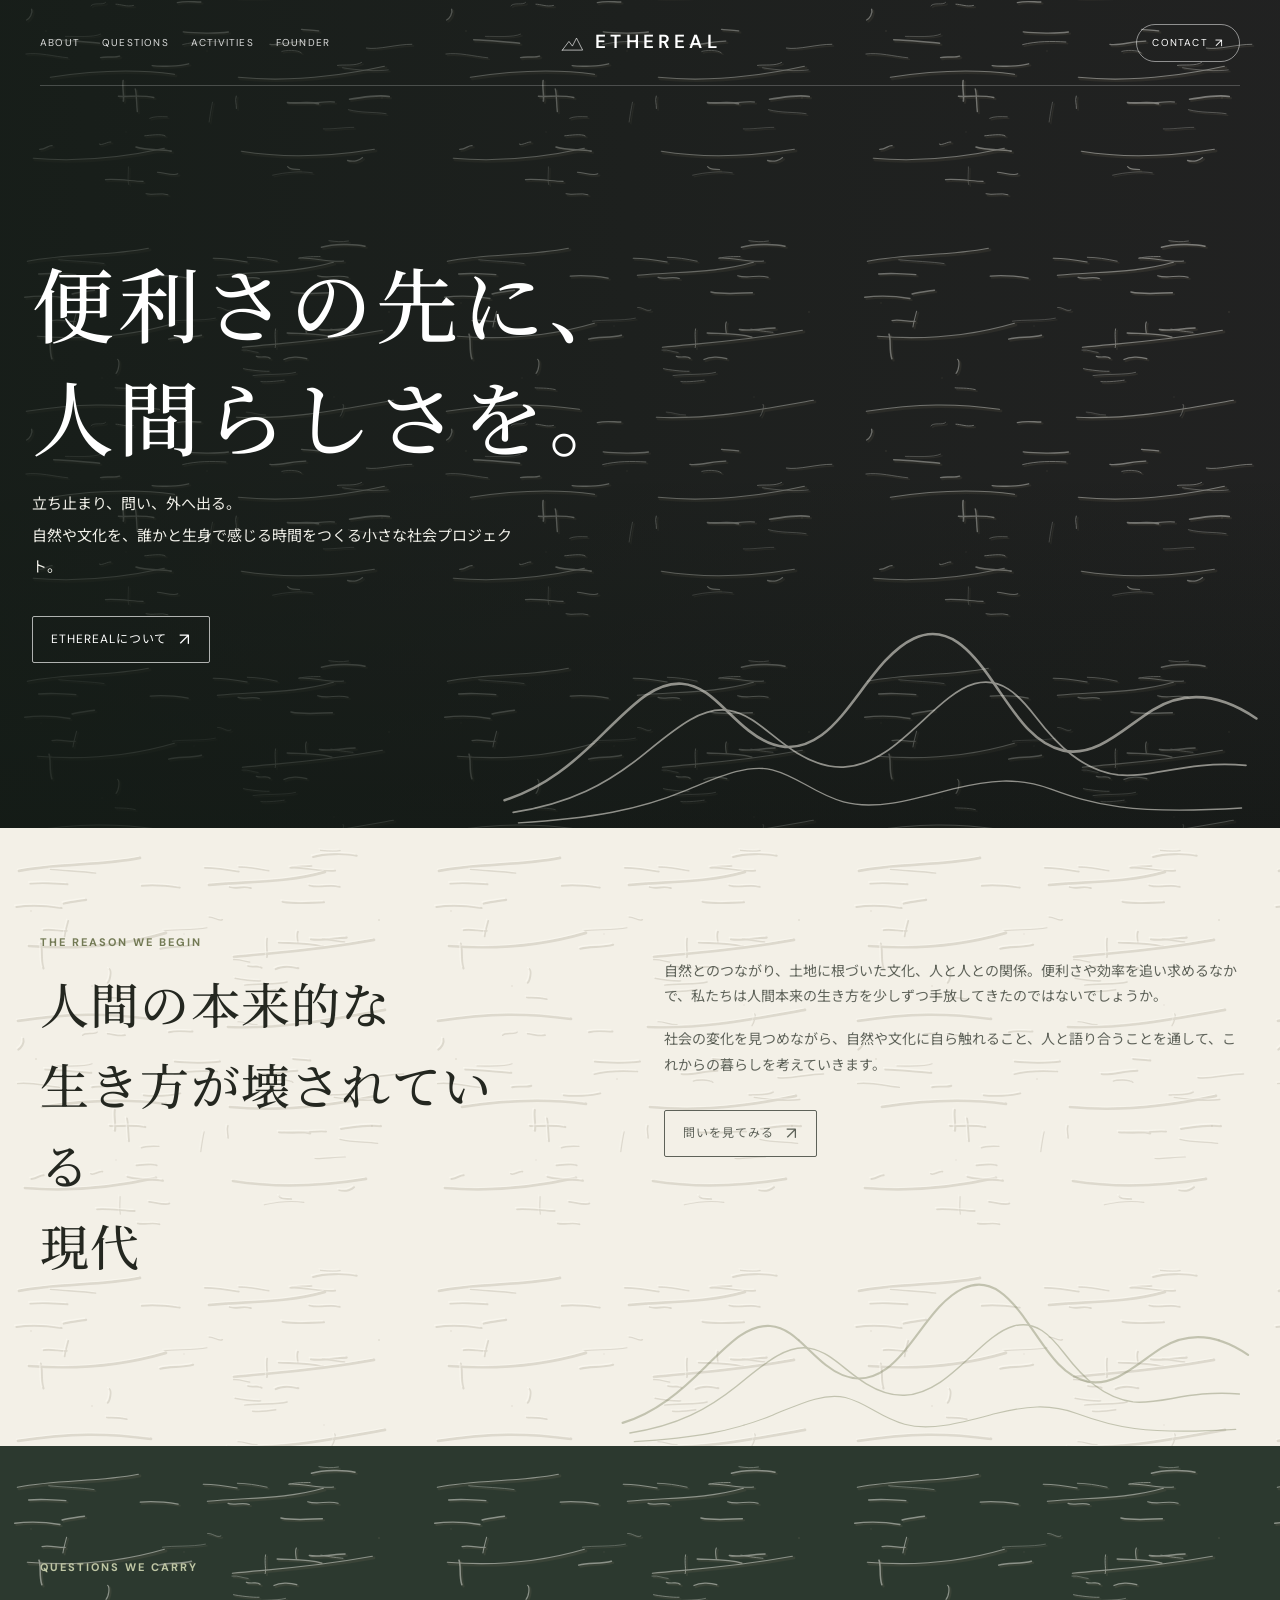
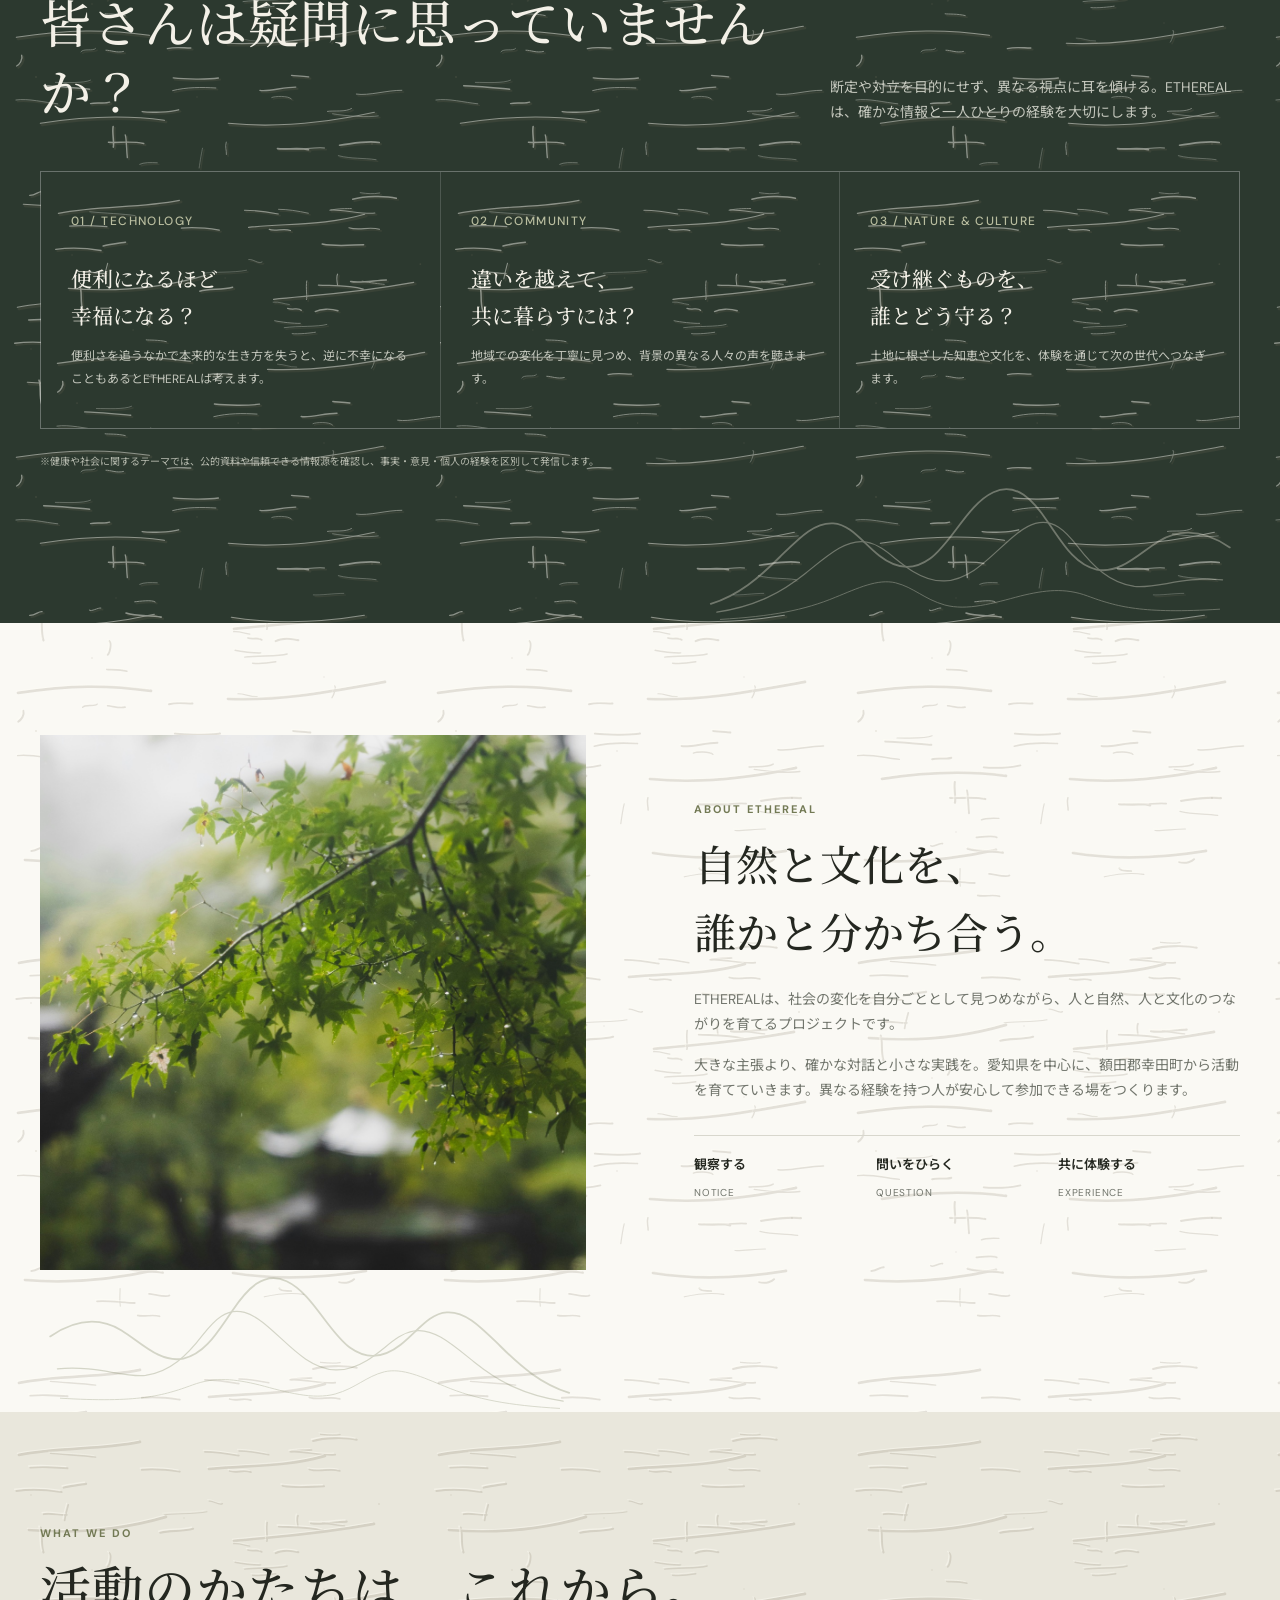
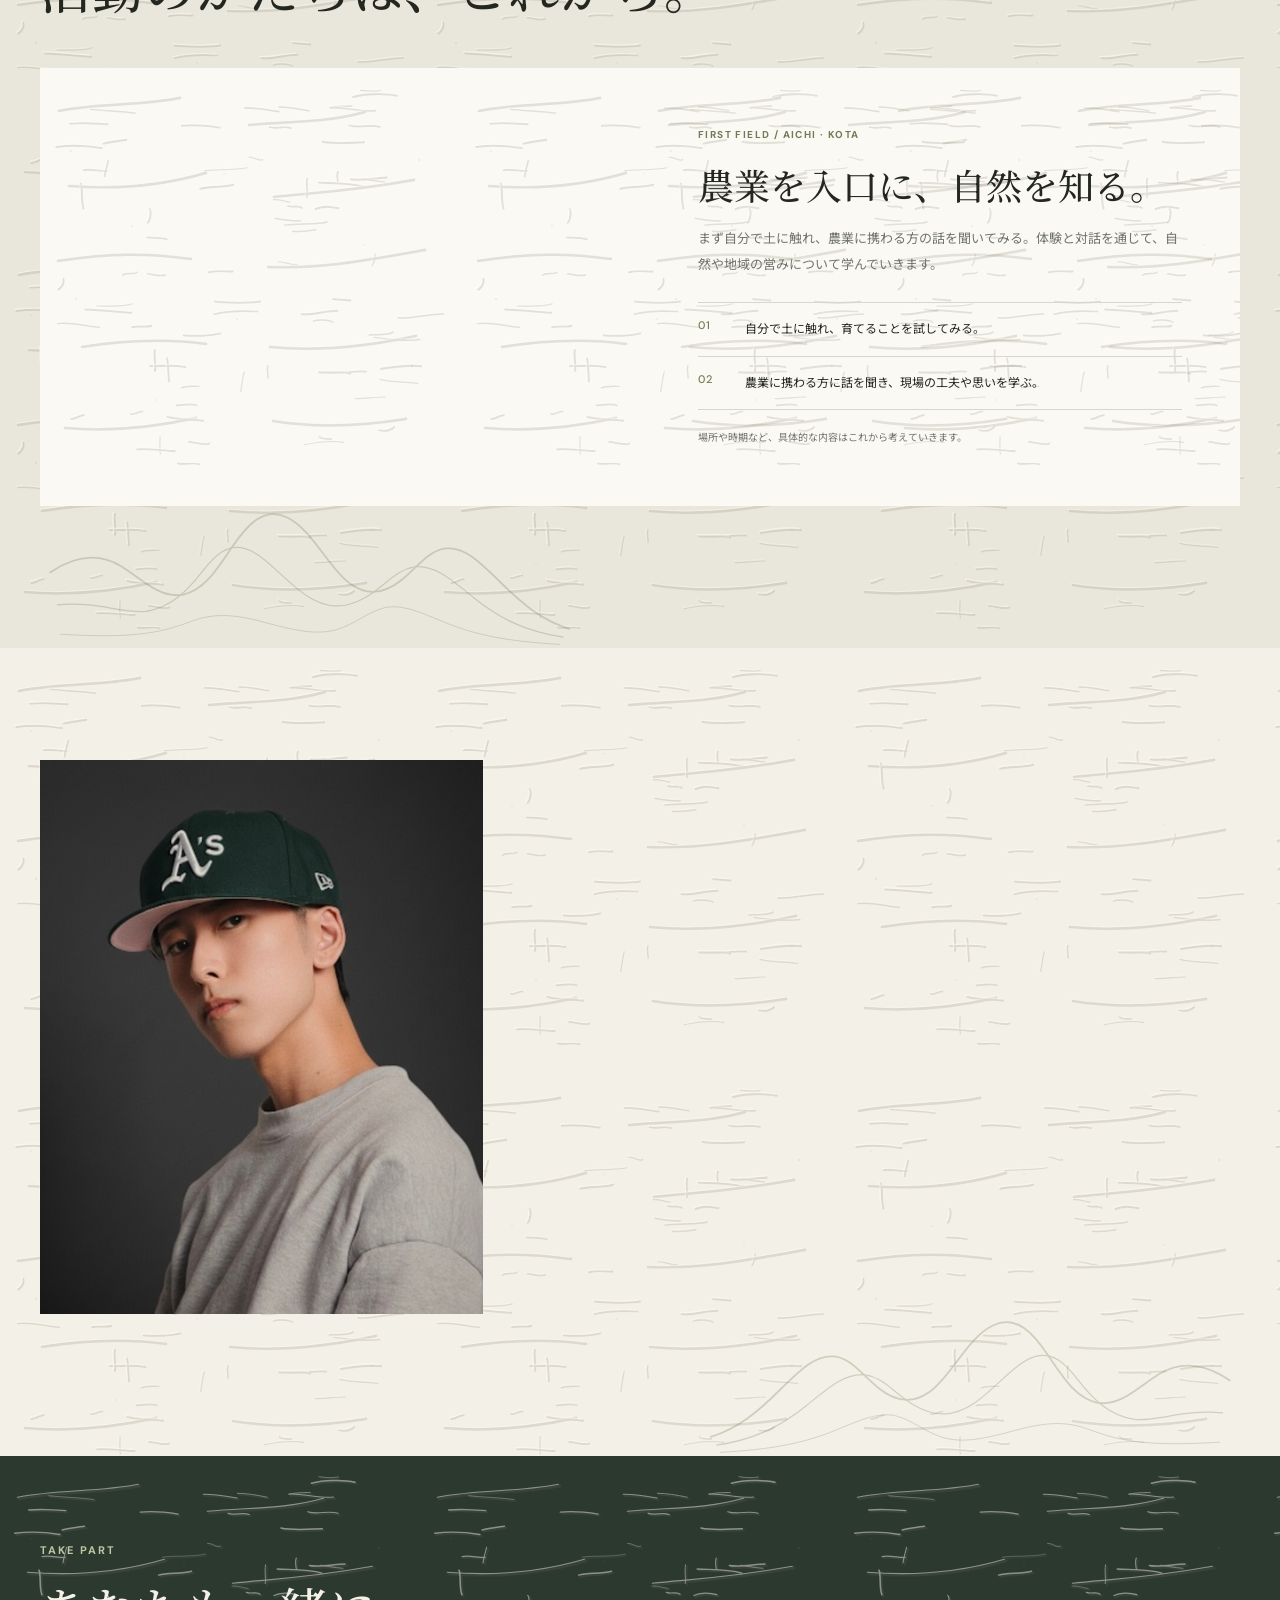
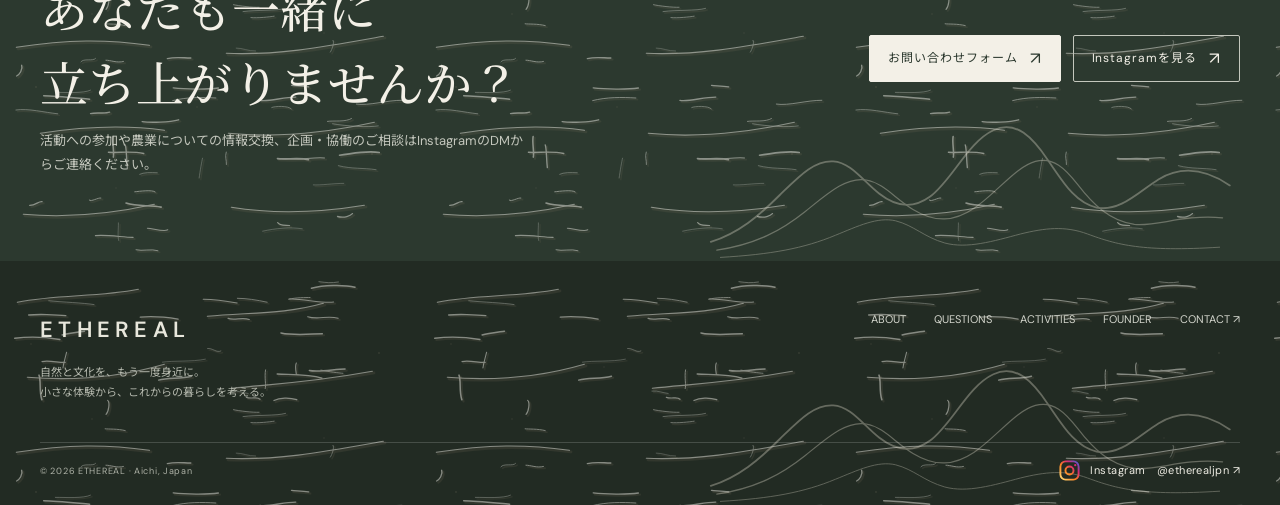
==== index.html @ fd126a98 "参加の呼びかけと写真の見せ方を調整" ====
<!doctype html>
<html lang="ja">
<head>
  <meta charset="utf-8" />
  <meta name="viewport" content="width=device-width, initial-scale=1" />
  <meta name="theme-color" content="#28352b" />
  <meta name="description" content="自然と文化を、もう一度身近に。愛知県額田郡幸田町を拠点に、農業から小さく学び、体験を分かち合うETHEREALの活動を紹介します。" />
  <title>ETHEREAL — 自然と文化を、もう一度身近に。</title>
  <meta property="og:type" content="website" />
  <meta property="og:locale" content="ja_JP" />
  <meta property="og:site_name" content="ETHEREAL" />
  <meta property="og:title" content="ETHEREAL — 自然と文化を、もう一度身近に。" />
  <meta property="og:description" content="愛知県額田郡幸田町を拠点に、農業から学び、自然や文化を誰かと体験する小さな社会プロジェクト。" />
  <link rel="icon" type="image/svg+xml" href="./favicon.svg" />
  <script>if (!window.matchMedia || !window.matchMedia('(prefers-reduced-motion: reduce)').matches) document.documentElement.classList.add('loader-active');</script>
  <link rel="preconnect" href="https://fonts.googleapis.com">
  <link rel="preconnect" href="https://fonts.gstatic.com" crossorigin>
  <link href="https://fonts.googleapis.com/css2?family=DM+Sans:wght@400;500;600;700&family=Noto+Sans+JP:wght@400;500;600;700&family=Noto+Serif+JP:wght@400;500;600&display=swap" rel="stylesheet">
  <style>
    :root{--forest:#2c392f;--olive:#737a55;--cream:#f3f0e7;--paper:#faf9f4;--ink:#242720;--muted:#71756c;--line:#d8d7cd;--accent:#8a7355;--serif:'Noto Serif JP',serif;--sans:'DM Sans','Noto Sans JP',sans-serif}
    .site-loader{position:fixed;inset:0;z-index:1000;display:grid;place-items:center;background:radial-gradient(ellipse at 50% 44%,#39473a 0%,var(--forest) 68%);color:var(--cream);opacity:0;visibility:hidden;transition:opacity .72s ease,visibility .72s ease}.loader-active .site-loader{opacity:1;visibility:visible}.loader-active .site-loader.is-hidden{opacity:0;visibility:hidden;pointer-events:none}.loader-inner{display:flex;flex-direction:column;align-items:center;text-align:center}.loader-symbol{width:94px;height:94px;position:relative;display:grid;place-items:center;margin-bottom:24px}.loader-ring{position:absolute;inset:0;border:1px solid #f3f0e748;border-top-color:transparent;border-right-color:var(--accent);border-radius:50%;animation:mountain-spin 1.8s cubic-bezier(.55,.08,.35,.96) infinite}.loader-mountain{width:52px;height:52px;stroke:#e9e5d8;stroke-width:1.35;fill:none;stroke-linecap:round;stroke-linejoin:round}.loader-wordmark{font-size:15px;font-weight:600;letter-spacing:.28em;padding-left:.28em}.loader-progress{width:154px;margin-top:20px;color:#c1c4b3;font:9px var(--sans);letter-spacing:.14em}.loader-progress-meta{display:flex;align-items:baseline;justify-content:space-between;margin-bottom:8px}.loader-progress-label{font-size:8px;letter-spacing:.19em;opacity:.76}.loader-progress-value{display:flex;align-items:baseline;color:var(--cream);font-variant-numeric:tabular-nums}.loader-percent{display:inline-block;min-width:2.6ch;text-align:right;font-size:13px;font-weight:500}.loader-progress-unit{margin-left:2px;font-size:9px;color:#c1c4b3}.loader-track{display:block;width:100%;height:1px;overflow:hidden;background:#f3f0e733}.loader-track-fill{display:block;width:0;height:100%;background:linear-gradient(90deg,var(--olive),#b6a78b);will-change:width}@keyframes mountain-spin{to{transform:rotate(360deg)}}
    *{box-sizing:border-box}html{scroll-behavior:smooth}body{margin:0;background:var(--paper);color:var(--ink);font-family:var(--sans);line-height:1.8}a{color:inherit;text-decoration:none}img{display:block;max-width:100%}.wrap{width:min(1200px,calc(100% - 56px));margin:auto}.eyebrow{font-size:11px;letter-spacing:.18em;text-transform:uppercase;color:var(--olive);font-weight:700}.section{padding:112px 0}.section-head{display:flex;justify-content:space-between;align-items:end;gap:24px;margin-bottom:46px}.section-head h2{font:500 clamp(32px,4vw,54px)/1.35 var(--serif);letter-spacing:.02em;margin:9px 0 0}.section-head p{max-width:410px;color:var(--muted);font-size:14px;margin:0}.pill{display:inline-flex;gap:12px;align-items:center;border:1px solid currentColor;border-radius:2px;padding:12px 18px;font-size:12px;letter-spacing:.08em;transition:color .28s ease,background-color .28s ease,border-color .28s ease,transform .28s ease}.pill:hover{transform:translateY(-2px)}.pill:hover{background:var(--forest);color:var(--cream);border-color:var(--forest)}.pill .arrow{font-size:17px;line-height:1}.nav{position:absolute;z-index:2;top:0;width:100%;color:white}.nav-inner{height:86px;display:grid;grid-template-columns:minmax(0,1fr) auto minmax(0,1fr);align-items:center;gap:20px;border-bottom:1px solid #ffffff35}.brand{font-size:19px;letter-spacing:.24em;font-weight:600}.nav .brand{justify-self:center;display:inline-flex;align-items:center;gap:9px;white-space:nowrap;letter-spacing:.22em}.nav .brand-symbol{width:27px;height:27px;flex:none;fill:none;stroke:currentColor;stroke-width:1.5;stroke-linecap:round;stroke-linejoin:round}.nav-links{justify-self:start;display:flex;gap:22px;font-size:10px;letter-spacing:.12em}.nav-links a{position:relative;opacity:.84;transition:opacity .25s ease}.nav-links a:hover{opacity:1}.nav-links a:after{content:"";position:absolute;left:0;right:0;bottom:-8px;height:1px;background:#f3f0e7;transform:scaleX(0);transform-origin:left;transition:transform .25s ease}.nav-links a:hover:after{transform:scaleX(1)}.nav-right{justify-self:end;display:flex;align-items:center}.contact-link{display:inline-flex;align-items:center;gap:7px;border:1px solid #ffffff80;border-radius:999px;padding:9px 15px;font-size:10px;letter-spacing:.12em;transition:background-color .25s ease,color .25s ease,border-color .25s ease,transform .25s ease}.contact-link:hover{background:var(--cream);border-color:var(--cream);color:var(--forest);transform:translateY(-1px)}.contact-link span{font-size:12px;line-height:1}
    .hero{min-height:710px;height:92vh;max-height:920px;position:relative;color:white;display:flex;align-items:center;background:#222 url('./images/kota-rice-fields-optimized.jpg') center 54%/cover}.hero:before{content:"";position:absolute;inset:0;background:linear-gradient(90deg,rgba(19,28,22,.72),rgba(19,28,22,.27) 57%,rgba(19,28,22,.05)),linear-gradient(0deg,rgba(12,18,14,.48),transparent 43%)}.hero-content{position:relative;padding-top:80px}.hero .eyebrow{color:#d9ddc9}.hero h1{font:500 clamp(42px,7vw,82px)/1.38 var(--serif);letter-spacing:.05em;margin:0 0 18px}.hero p{font-size:15px;line-height:2.1;color:#f1f0e9;max-width:500px;margin:0 0 32px}.hero .pill{border-color:#ffffffa8}.hero .pill:hover{background:white;color:var(--forest)}.scroll{position:absolute;bottom:34px;left:max(28px,calc((100vw - 1200px)/2));writing-mode:vertical-rl;font-size:9px;letter-spacing:.18em;display:flex;align-items:center;gap:12px}.scroll:after{content:"";width:1px;height:48px;background:#ffffff99}
    .intro{background:var(--cream);padding:105px 0 112px;position:relative;isolation:isolate;overflow:hidden}.intro-grid{position:relative;z-index:1}.intro-grid{display:grid;grid-template-columns:1fr 1.2fr;gap:12%;align-items:start}.intro h2{font:500 clamp(30px,4vw,49px)/1.65 var(--serif);margin:10px 0;letter-spacing:.025em}.intro-copy{padding-top:26px;color:#5e6259;font-size:14px}.intro-copy p{margin:0 0 18px}.intro-copy .pill{margin-top:14px}
    .about-grid{display:grid;grid-template-columns:1fr 1fr;gap:9%;align-items:center}.about-image{height:535px;background:url('./images/about-leaves.jpg') center/cover;position:relative}.about-image{transition:filter .5s ease}.about-image:hover{filter:saturate(1.08)}.about-copy h2{font:500 clamp(29px,3.3vw,44px)/1.6 var(--serif);margin:10px 0 22px}.about-copy p{font-size:14px;color:var(--muted);margin:0 0 16px}.values{display:grid;grid-template-columns:repeat(3,1fr);gap:0;margin-top:32px;border-top:1px solid var(--line)}.value{padding:17px 14px 0 0}.value b{display:block;font-size:13px;font-weight:600}.value span{font-size:10px;color:var(--muted);letter-spacing:.08em}
    .founder{background:var(--cream)}.founder-grid{display:grid;grid-template-columns:.82fr 1.18fr;gap:10%;align-items:center}.founder-photo{position:relative;min-height:470px;aspect-ratio:4/5;overflow:hidden}.profile-photo{position:absolute;inset:0;width:100%;height:100%;object-fit:cover;object-position:center 42%;z-index:1}.founder-copy h2{font:500 clamp(34px,4.2vw,52px)/1.35 var(--serif);margin:12px 0 4px}.founder-name{font:500 12px var(--sans);letter-spacing:.05em;color:var(--muted);margin:0 0 27px}.founder-copy p{font-size:14px;line-height:2.1;color:var(--muted);margin:0 0 15px}
    .questions{background:var(--forest);color:var(--cream)}.questions .eyebrow{color:#c0c7a5}.questions .section-head p{color:#c4c7bd}.question-grid{display:grid;grid-template-columns:repeat(3,1fr);gap:1px;background:#ffffff28;border:1px solid #ffffff28}.question{background:var(--forest);padding:34px 30px 37px;min-height:220px}.question .num{color:#b9bd9f;font:500 12px var(--sans);letter-spacing:.12em}.question h3{font:500 21px/1.75 var(--serif);margin:25px 0 12px}.question p{font-size:12px;color:#c4c7bd;line-height:1.9;margin:0}.caution{margin-top:24px;color:#b7bbaf;font-size:10px}
    .projects{background:#e9e7dc}.activity-feature{display:grid;grid-template-columns:1fr 1fr;background:var(--paper)}.activity-photo{min-height:420px;background:url('https://images.unsplash.com/photo-1500382017468-9049fed747ef?auto=format&fit=crop&w=1200&q=85') center/cover}.activity-content{padding:clamp(28px,5vw,58px);align-self:center}.activity-location{font-size:10px;letter-spacing:.14em;color:var(--olive);font-weight:700}.activity-content h3{font:500 clamp(25px,3vw,36px)/1.55 var(--serif);margin:13px 0}.activity-content>p{font-size:13px;color:var(--muted);line-height:2;margin:0 0 24px}.activity-steps{border-top:1px solid var(--line)}.activity-step{display:grid;grid-template-columns:35px 1fr;gap:12px;padding:15px 0;border-bottom:1px solid var(--line)}.activity-step b{font:500 11px var(--sans);color:var(--olive);letter-spacing:.08em}.activity-step span{font-size:12px;line-height:1.9}.activity-note{font-size:10px!important;margin:18px 0 0!important}
    .join{background:var(--forest);color:var(--cream);padding:85px 0}.join .eyebrow{color:#c0c7a5}.join-inner{display:flex;justify-content:space-between;align-items:center;gap:40px}.join h2{font:500 clamp(30px,4vw,48px)/1.55 var(--serif);margin:10px 0}.join p{font-size:13px;color:#c4c7bd;max-width:490px;margin:0}.join-actions{display:flex;gap:12px;flex-wrap:wrap}.join-actions .pill:first-child{background:var(--cream);color:var(--forest);border-color:var(--cream)}.join-actions .pill:first-child:hover{background:white;color:var(--forest);border-color:white}.join-actions .pill:last-child{border-color:#c4c7bd;color:var(--cream)}.footer{background:#222b23;color:#e8e7dc;padding:49px 0 23px}.footer-top{display:flex;justify-content:space-between;align-items:start;gap:30px;padding-bottom:40px}.footer .brand{font-size:22px}.footer-desc{font-size:11px;color:#b4b8ad;margin-top:13px}.footer-links{display:flex;gap:28px;font-size:11px;color:#d4d6cd}.footer-bottom{border-top:1px solid #ffffff2a;padding-top:16px;display:flex;justify-content:space-between;align-items:center;font-size:9px;color:#aeb2a7;letter-spacing:.08em}.instagram-link{display:inline-flex;align-items:center;gap:9px;color:#f0eee5;font-size:11px;letter-spacing:.04em}.instagram-link:hover{color:#e6a78a;transform:translateY(-1px)}.instagram-icon{width:23px;height:23px;flex:none}
    .scroll:after{transform-origin:top;animation:scroll-pulse 2.8s ease-in-out infinite}
    .reveal-ready .reveal{opacity:0;transform:translateY(14px);transition:opacity .75s ease,transform .75s cubic-bezier(.2,.65,.25,1)}
    .reveal-ready .reveal.is-visible{opacity:1;transform:translateY(0)}
    .question:nth-child(2){transition-delay:.08s}.question:nth-child(3){transition-delay:.16s}
    a:focus-visible{outline:2px solid var(--accent);outline-offset:4px}
    @keyframes scroll-pulse{0%,100%{transform:scaleY(.55);opacity:.45}50%{transform:scaleY(1);opacity:1}}
    @media(prefers-reduced-motion:reduce){html{scroll-behavior:auto}*,*::before,*::after{animation-duration:.01ms!important;animation-iteration-count:1!important;transition-duration:.01ms!important}.reveal-ready .reveal{opacity:1;transform:none}}
    @media(max-width:1050px){.nav-inner{gap:12px}.nav-links{gap:14px;font-size:9px}.nav .brand{font-size:16px;gap:7px;letter-spacing:.18em}.nav .brand-symbol{width:23px;height:23px}.contact-link{padding:8px 11px}}
    @media(max-width:800px){.founder-grid{grid-template-columns:1fr;gap:28px}.founder-photo{min-height:0;width:min(100%,390px);aspect-ratio:4/5}.wrap{width:min(100% - 40px,600px)}.nav-inner{height:72px;gap:6px}.nav-links{display:flex;gap:0;font-size:9px}.nav-links a:not([href="#about"]){display:none}.nav .brand{font-size:14px;gap:6px;letter-spacing:.16em}.nav .brand-symbol{width:21px;height:21px}.contact-link{padding:7px 8px;font-size:8px;gap:4px;letter-spacing:.08em}.hero{min-height:680px;height:88vh;background-position:58% center}.hero h1{font-size:clamp(39px,10vw,66px)}.hero p{max-width:440px;font-size:13px}.section{padding:78px 0}.section-head{display:block;margin-bottom:32px}.section-head p{margin-top:14px}.intro{padding:75px 0}.intro-grid,.about-grid{grid-template-columns:1fr;gap:25px}.intro-copy{padding-top:0}.about-image{height:380px;order:2}.question-grid{grid-template-columns:1fr}.question{min-height:0;padding:27px}.question h3{margin:14px 0 8px}.activity-feature{grid-template-columns:1fr}.activity-photo{min-height:340px}.join-inner{display:block}.join-actions{margin-top:25px}.footer-top{display:block}.footer-links{margin-top:28px;flex-wrap:wrap;gap:16px}.scroll{left:20px}}
    @media(max-width:520px){.wrap{width:calc(100% - 36px)}.nav-inner{gap:2px}.nav-links{font-size:8px}.nav .brand{font-size:12px;gap:5px;letter-spacing:.12em}.nav .brand-symbol{width:18px;height:18px}.contact-link{font-size:8px;padding:6px 7px;gap:3px;letter-spacing:.06em}.hero{min-height:630px}.hero h1{letter-spacing:0}.hero .eyebrow{font-size:9px}.values{grid-template-columns:1fr;gap:10px}.value{padding-top:10px}.activity-photo{min-height:260px}.news{grid-template-columns:75px 1fr 14px;gap:9px}.news span{font-size:12px}.footer-bottom{gap:10px;flex-direction:column}}
  
  </style>
  <link rel="stylesheet" href="./images/site-theme.css" />
</head>
<body>
  <div class="site-loader" id="site-loader" aria-hidden="true"><div class="loader-inner"><div class="loader-symbol"><span class="loader-ring"></span><svg class="loader-mountain" viewBox="0 0 64 64"><path d="M8 50 23.5 29.5 31.8 40.5 41.5 21.5 56 50H8Z"/></svg></div><div class="loader-wordmark">ETHEREAL</div><div class="loader-progress" aria-hidden="true"><div class="loader-progress-meta"><span class="loader-progress-label">LOADING</span><span class="loader-progress-value"><span class="loader-percent" id="loader-percent">00</span><span class="loader-progress-unit">%</span></span></div><span class="loader-track"><span class="loader-track-fill" id="loader-track-fill"></span></span></div></div></div>
  <header class="nav"><div class="wrap nav-inner"><nav class="nav-links" aria-label="メインナビゲーション"><a href="#about">ABOUT</a><a href="#questions">QUESTIONS</a><a href="#projects">ACTIVITIES</a><a href="#founder">FOUNDER</a></nav><a class="brand" href="#top" aria-label="ETHEREAL ホーム"><svg class="brand-symbol" viewBox="0 0 64 64" aria-hidden="true"><path d="M8 50 23.5 29.5 31.8 40.5 41.5 21.5 56 50H8Z"/></svg><span>ETHEREAL</span></a><div class="nav-right"><a class="contact-link" href="./contact.html" target="_blank" rel="noopener noreferrer">CONTACT <span>↗</span></a></div></div></header>
  <main id="top">
    <section class="hero mountain-scene mountain-scene--hero"><div class="wrap hero-content"><h1>便利さの先に、<br>人間らしさを。</h1><p>立ち止まり、問い、外へ出る。<br>自然や文化を、誰かと生身で感じる時間をつくる小さな社会プロジェクト。</p><a class="pill" href="#about">ETHEREALについて <span class="arrow">↗</span></a></div><div class="scroll">SCROLL</div></section>
    <section class="intro mountain-scene mountain-scene--intro"><div class="wrap intro-grid"><div><div class="eyebrow">The reason we begin</div><h2>人間の本来的な<br>生き方が壊されている<br>現代</h2></div><div class="intro-copy"><p>自然とのつながり、土地に根づいた文化、人と人との関係。便利さや効率を追い求めるなかで、私たちは人間本来の生き方を少しずつ手放してきたのではないでしょうか。</p><p>社会の変化を見つめながら、自然や文化に自ら触れること、人と語り合うことを通して、これからの暮らしを考えていきます。</p><a class="pill" href="#questions">問いを見てみる <span class="arrow">↗</span></a></div></div></section>
    <section class="section questions mountain-scene mountain-scene--dark" id="questions"><div class="wrap"><div class="section-head"><div><div class="eyebrow">Questions we carry</div><h2>皆さんは疑問に思っていませんか？</h2></div><p>断定や対立を目的にせず、異なる視点に耳を傾ける。ETHEREALは、確かな情報と一人ひとりの経験を大切にします。</p></div><div class="question-grid"><article class="question"><span class="num">01 / TECHNOLOGY</span><h3>便利になるほど<br>幸福になる？</h3><p>便利さを追うなかで本来的な生き方を失うと、逆に不幸になることもあるとETHEREALは考えます。</p></article><article class="question"><span class="num">02 / COMMUNITY</span><h3>違いを越えて、<br>共に暮らすには？</h3><p>地域での変化を丁寧に見つめ、背景の異なる人々の声を聴きます。</p></article><article class="question"><span class="num">03 / NATURE & CULTURE</span><h3>受け継ぐものを、<br>誰とどう守る？</h3><p>土地に根ざした知恵や文化を、体験を通じて次の世代へつなぎます。</p></article></div><p class="caution">※健康や社会に関するテーマでは、公的資料や信頼できる情報源を確認し、事実・意見・個人の経験を区別して発信します。</p></div></section>
    <section class="section mountain-scene mountain-scene--left" id="about"><div class="wrap about-grid"><div class="about-image" role="img" aria-label="雨上がりの木々に光が差し込む風景"></div><div class="about-copy"><div class="eyebrow">About Ethereal</div><h2>自然と文化を、<br>誰かと分かち合う。</h2><p>ETHEREALは、社会の変化を自分ごととして見つめながら、人と自然、人と文化のつながりを育てるプロジェクトです。</p><p>大きな主張より、確かな対話と小さな実践を。愛知県を中心に、額田郡幸田町から活動を育てていきます。異なる経験を持つ人が安心して参加できる場をつくります。</p><div class="values"><div class="value"><b>観察する</b><span>NOTICE</span></div><div class="value"><b>問いをひらく</b><span>QUESTION</span></div><div class="value"><b>共に体験する</b><span>EXPERIENCE</span></div></div></div></div></section>


    <section class="section projects mountain-scene mountain-scene--left" id="projects"><div class="wrap"><div class="section-head"><div><div class="eyebrow">What we do</div><h2>活動のかたちは、これから。</h2></div></div><div class="activity-feature"><div class="activity-photo" role="img" aria-label="光の差す竹林の小径"></div><div class="activity-content"><div class="activity-location">FIRST FIELD / AICHI · KOTA</div><h3>農業を入口に、自然を知る。</h3><p>まず自分で土に触れ、農業に携わる方の話を聞いてみる。体験と対話を通じて、自然や地域の営みについて学んでいきます。</p><div class="activity-steps"><div class="activity-step"><b>01</b><span>自分で土に触れ、育てることを試してみる。</span></div><div class="activity-step"><b>02</b><span>農業に携わる方に話を聞き、現場の工夫や思いを学ぶ。</span></div></div><p class="activity-note">場所や時期など、具体的な内容はこれから考えていきます。</p></div></div></div></section>
    <section class="section founder mountain-scene" id="founder"><div class="wrap founder-grid"><div class="founder-photo reveal"><img class="profile-photo" src="./images/ethereal-founder.jpg" alt="ETHEREAL Founder わたなべ ゆうや"></div><div class="founder-copy reveal"><div class="eyebrow">Founder</div><h2>わたなべ ゆうや</h2><div class="founder-name">Yuya Watanabe</div><p>2020年以降の社会の変化をきっかけに、自然や文化、人間らしい暮らしについて考えるようになりました。</p><p>愛知県額田郡幸田町を拠点に、まずは自分で土に触れ、農業に携わる方の話を聞くことから始めたいと思っています。</p></div></div></section>

    <section class="join mountain-scene mountain-scene--light" id="contact"><div class="wrap join-inner"><div><div class="eyebrow">Take part</div><h2>あなたも一緒に<br>立ち上がりませんか？</h2><p>活動への参加や農業についての情報交換、企画・協働のご相談はInstagramのDMからご連絡ください。</p></div><div class="join-actions"><a class="pill" href="./contact.html" target="_blank" rel="noopener noreferrer">お問い合わせフォーム <span class="arrow">↗</span></a><a class="pill" href="https://www.instagram.com/etherealjpn/?hl=ja" target="_blank" rel="noopener noreferrer">Instagramを見る <span class="arrow">↗</span></a></div></div></section>
  </main>
  <footer class="footer mountain-scene mountain-scene--light"><div class="wrap"><div class="footer-top"><div><a class="brand" href="#top">ETHEREAL</a><div class="footer-desc">自然と文化を、もう一度身近に。<br>小さな体験から、これからの暮らしを考える。</div></div><div class="footer-links"><a href="#about">ABOUT</a><a href="#questions">QUESTIONS</a><a href="#projects">ACTIVITIES</a><a href="#founder">FOUNDER</a><a href="./contact.html" target="_blank" rel="noopener noreferrer">CONTACT ↗</a></div></div><div class="footer-bottom"><span>© 2026 ETHEREAL · Aichi, Japan</span><a class="instagram-link" href="https://www.instagram.com/etherealjpn/?hl=ja" target="_blank" rel="noopener noreferrer" aria-label="Instagram 公式アカウント @etherealjpn を開く"><svg class="instagram-icon" viewBox="0 0 24 24" fill="none" aria-hidden="true"><defs><linearGradient id="ig-gradient" x1="3" y1="21" x2="21" y2="3" gradientUnits="userSpaceOnUse"><stop stop-color="#FEDA75"/><stop offset=".42" stop-color="#FA7E1E"/><stop offset=".72" stop-color="#D62976"/><stop offset="1" stop-color="#4F5BD5"/></linearGradient></defs><rect x="2.5" y="2.5" width="19" height="19" rx="5.5" stroke="url(#ig-gradient)" stroke-width="2"/><circle cx="12" cy="12" r="4.2" stroke="url(#ig-gradient)" stroke-width="2"/><circle cx="18" cy="6.4" r="1.2" fill="#D62976"/></svg>Instagram　@etherealjpn ↗</a></div></div></footer>
  <script>
    (() => {
      const reduceMotion = window.matchMedia('(prefers-reduced-motion: reduce)').matches;
      if (reduceMotion || !('IntersectionObserver' in window)) return;
      const targets = document.querySelectorAll('.section-head, .intro-grid, .about-image, .about-copy, .founder-photo, .founder-copy, .question, .activity-photo, .activity-content, .join-inner');
      targets.forEach((item) => item.classList.add('reveal'));
      document.documentElement.classList.add('reveal-ready');
      const observer = new IntersectionObserver((entries, currentObserver) => {
        entries.forEach((entry) => {
          if (!entry.isIntersecting) return;
          entry.target.classList.add('is-visible');
          currentObserver.unobserve(entry.target);
        });
      }, { threshold: 0.12, rootMargin: '0px 0px -36px 0px' });
      targets.forEach((item) => observer.observe(item));
    })();
  </script>
  <script>
    (() => {
      const loader = document.getElementById('site-loader');
      const percent = document.getElementById('loader-percent');
      const fill = document.getElementById('loader-track-fill');
      if (!loader || !percent || !fill || !document.documentElement.classList.contains('loader-active')) return;
      const minimumDuration = 1450;
      const maximumWait = 4500;
      const started = performance.now();
      let pageReady = document.readyState === 'complete';
      let progress = 0;
      let leaving = false;
      const hideLoader = () => {
        if (leaving) return;
        leaving = true;
        window.setTimeout(() => loader.classList.add('is-hidden'), 220);
      };
      const markReady = () => { pageReady = true; };
      window.addEventListener('load', markReady, { once: true });
      window.setTimeout(markReady, maximumWait);
      const renderProgress = value => {
        const shown = Math.floor(value);
        percent.textContent = String(shown).padStart(2, '0');
        fill.style.width = `${shown}%`;
      };
      const animateProgress = now => {
        const elapsed = now - started;
        const naturalProgress = Math.min(92, elapsed / minimumDuration * 92);
        const target = pageReady && elapsed >= minimumDuration ? 100 : naturalProgress;
        progress += Math.max(.25, (target - progress) * .1);
        if (progress > target) progress = target;
        renderProgress(progress);
        if (target === 100 && progress >= 99.7) {
          renderProgress(100);
          window.setTimeout(hideLoader, 220);
          return;
        }
        requestAnimationFrame(animateProgress);
      };
      requestAnimationFrame(animateProgress);
    })();
  </script>
</body>
</html>
---- images/site-theme.css ----
/* Shared washi and mountain details for every ETHEREAL page. */
:root {
  --washi-texture: url("./washi-relief.svg");
  --mountain-mask: url("./mountain-range.svg");
}

body,
.intro,
.founder,
.projects,
.activity-feature,
.activity-content,
.questions,
.question,
.join,
.footer,
.header,
.hero,
.form-card,
.field input,
.field select,
.field textarea,
.form-note,
.card {
  background-image: var(--washi-texture);
  background-size: 420px 420px;
  background-repeat: repeat;
}

.mountain-scene {
  position: relative;
  isolation: isolate;
  overflow: hidden;
  --mountain-color: var(--olive, #737a55);
  --mountain-opacity: .28;
  --mountain-width: min(58vw, 620px);
  --mountain-height: 156px;
}

.mountain-scene::after {
  content: "";
  position: absolute;
  z-index: 0;
  right: 0;
  bottom: 0;
  width: var(--mountain-width);
  height: var(--mountain-height);
  background-color: var(--mountain-color);
  opacity: var(--mountain-opacity);
  pointer-events: none;
  -webkit-mask: var(--mountain-mask) right bottom / 100% 100% no-repeat;
  mask: var(--mountain-mask) right bottom / 100% 100% no-repeat;
}

.mountain-scene > * {
  position: relative;
  z-index: 1;
}

.mountain-scene--left::after {
  right: auto;
  left: 0;
  transform: scaleX(-1);
}

.mountain-scene--hero {
  --mountain-color: #f3f0e7;
  --mountain-opacity: .55;
  --mountain-width: min(72vw, 800px);
  --mountain-height: 226px;
}

.mountain-scene--intro {
  --mountain-width: min(68vw, 690px);
  --mountain-height: 188px;
  --mountain-opacity: .38;
}

.mountain-scene--light {
  --mountain-color: #e8e3d2;
  --mountain-opacity: .34;
}

.mountain-scene--dark {
  --mountain-color: #e9e5d7;
  --mountain-opacity: .36;
}

.mountain-scene--compact {
  --mountain-width: min(48vw, 510px);
  --mountain-height: 130px;
  --mountain-opacity: .25;
}

.intro.mountain-scene {
  padding-bottom: 150px;
}

.section.mountain-scene {
  padding-bottom: 142px;
}

.mountain-scene.footer::before {
  content: none;
}

.about-image {
  background-image: url("./about-leaves.jpg");
  background-position: center 48%;
}

.card.mountain-scene::after {
  width: min(65vw, 430px);
  height: 138px;
  --mountain-color: var(--olive, #737a55);
  --mountain-opacity: .35;
}

@media (max-width: 800px) {
  .mountain-scene {
    --mountain-width: 78vw;
    --mountain-height: 128px;
    --mountain-opacity: .24;
  }

  .mountain-scene--hero {
    --mountain-width: 92vw;
    --mountain-height: 170px;
    --mountain-opacity: .5;
  }

  .mountain-scene--intro {
    --mountain-width: 92vw;
    --mountain-height: 146px;
  }

  .intro.mountain-scene,
  .section.mountain-scene {
    padding-bottom: 126px;
  }

  .mountain-scene--compact {
    --mountain-width: 74vw;
    --mountain-height: 116px;
  }
}

@media (prefers-reduced-motion: reduce) {
  .about-image {
    transition: none;
  }
}
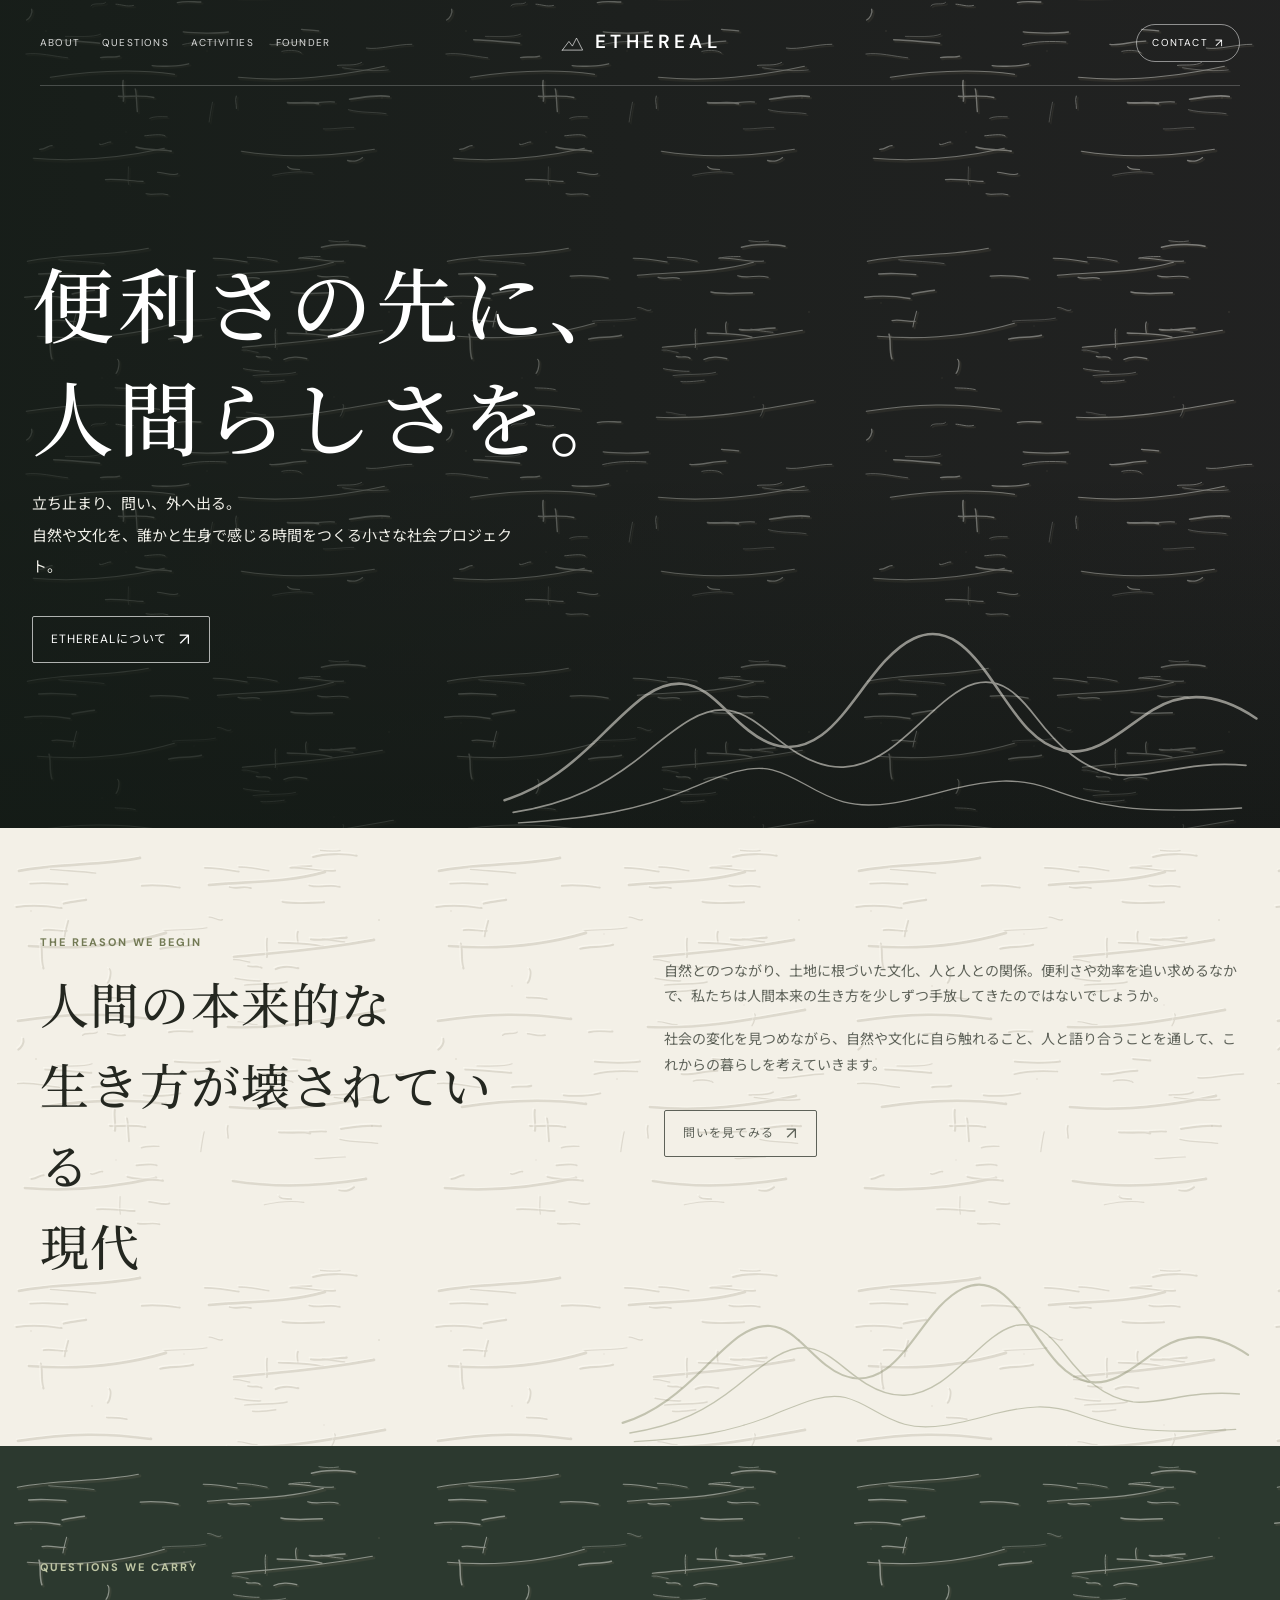
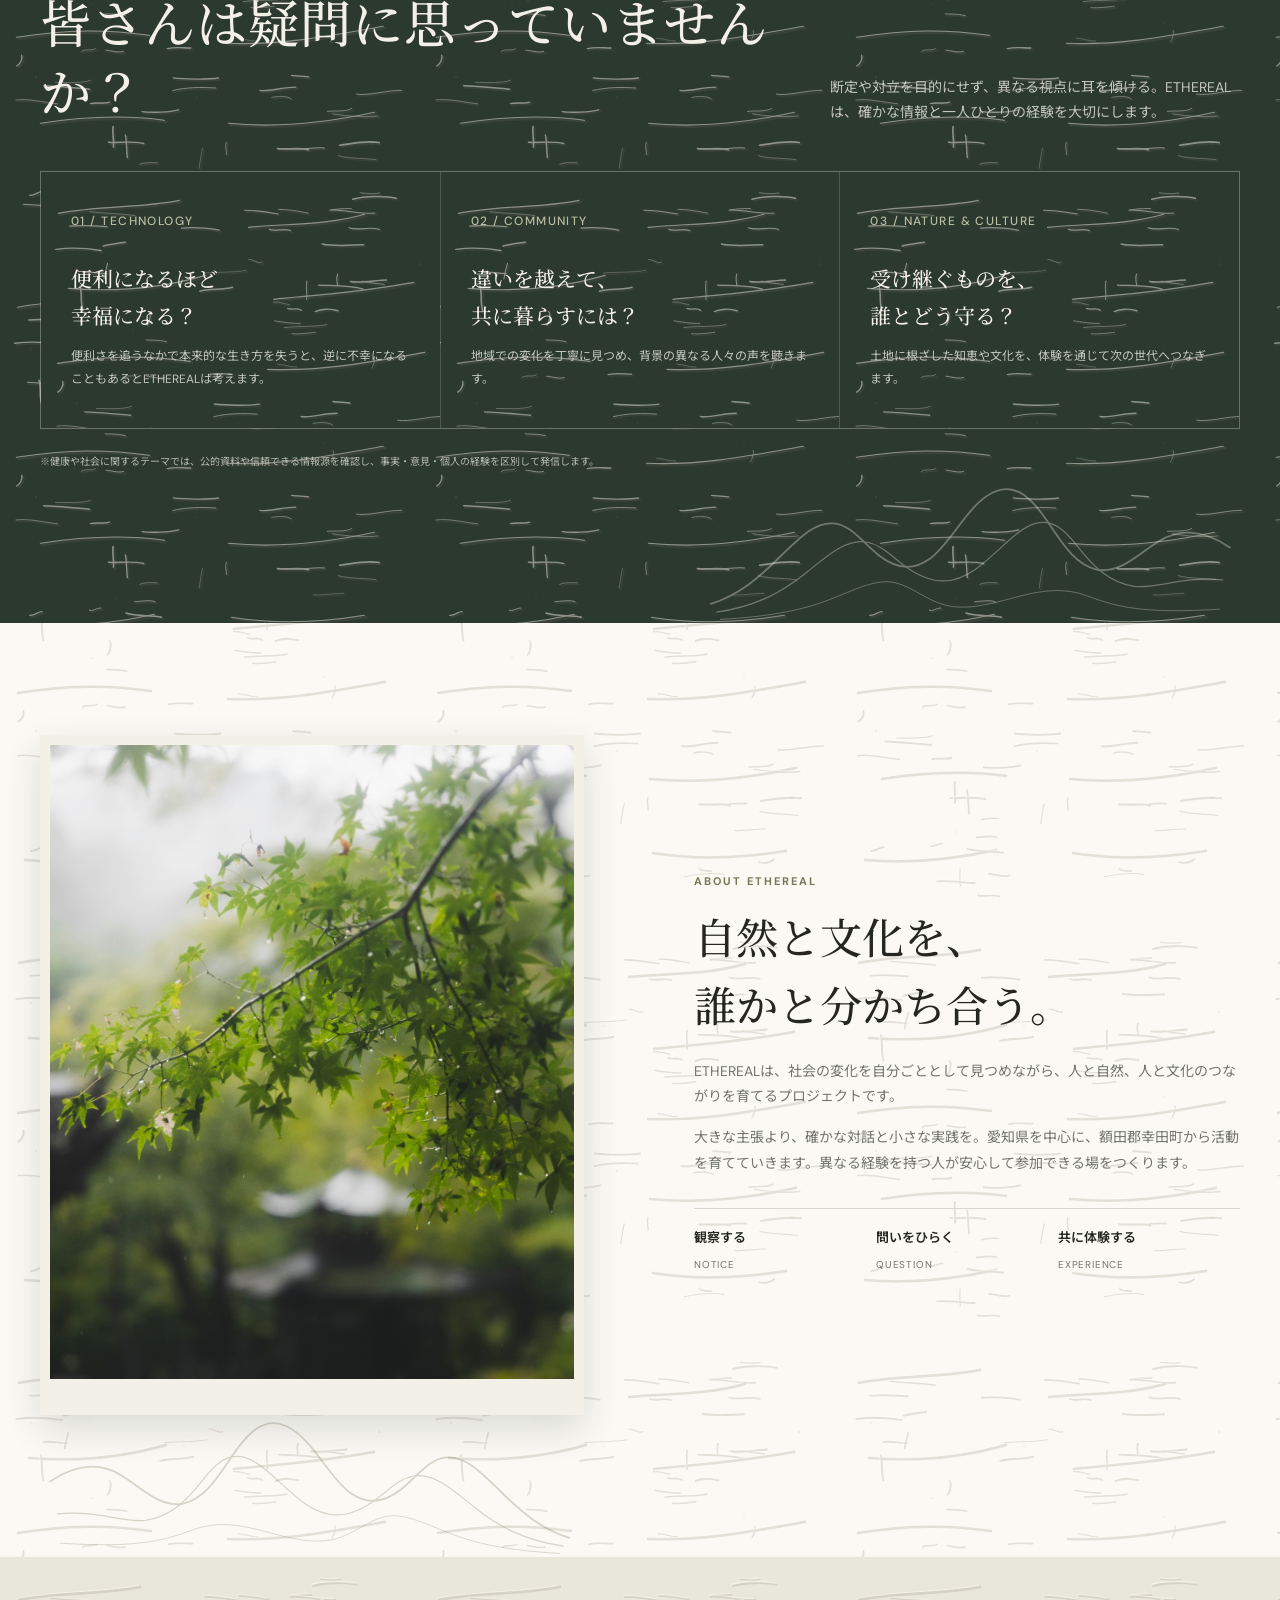
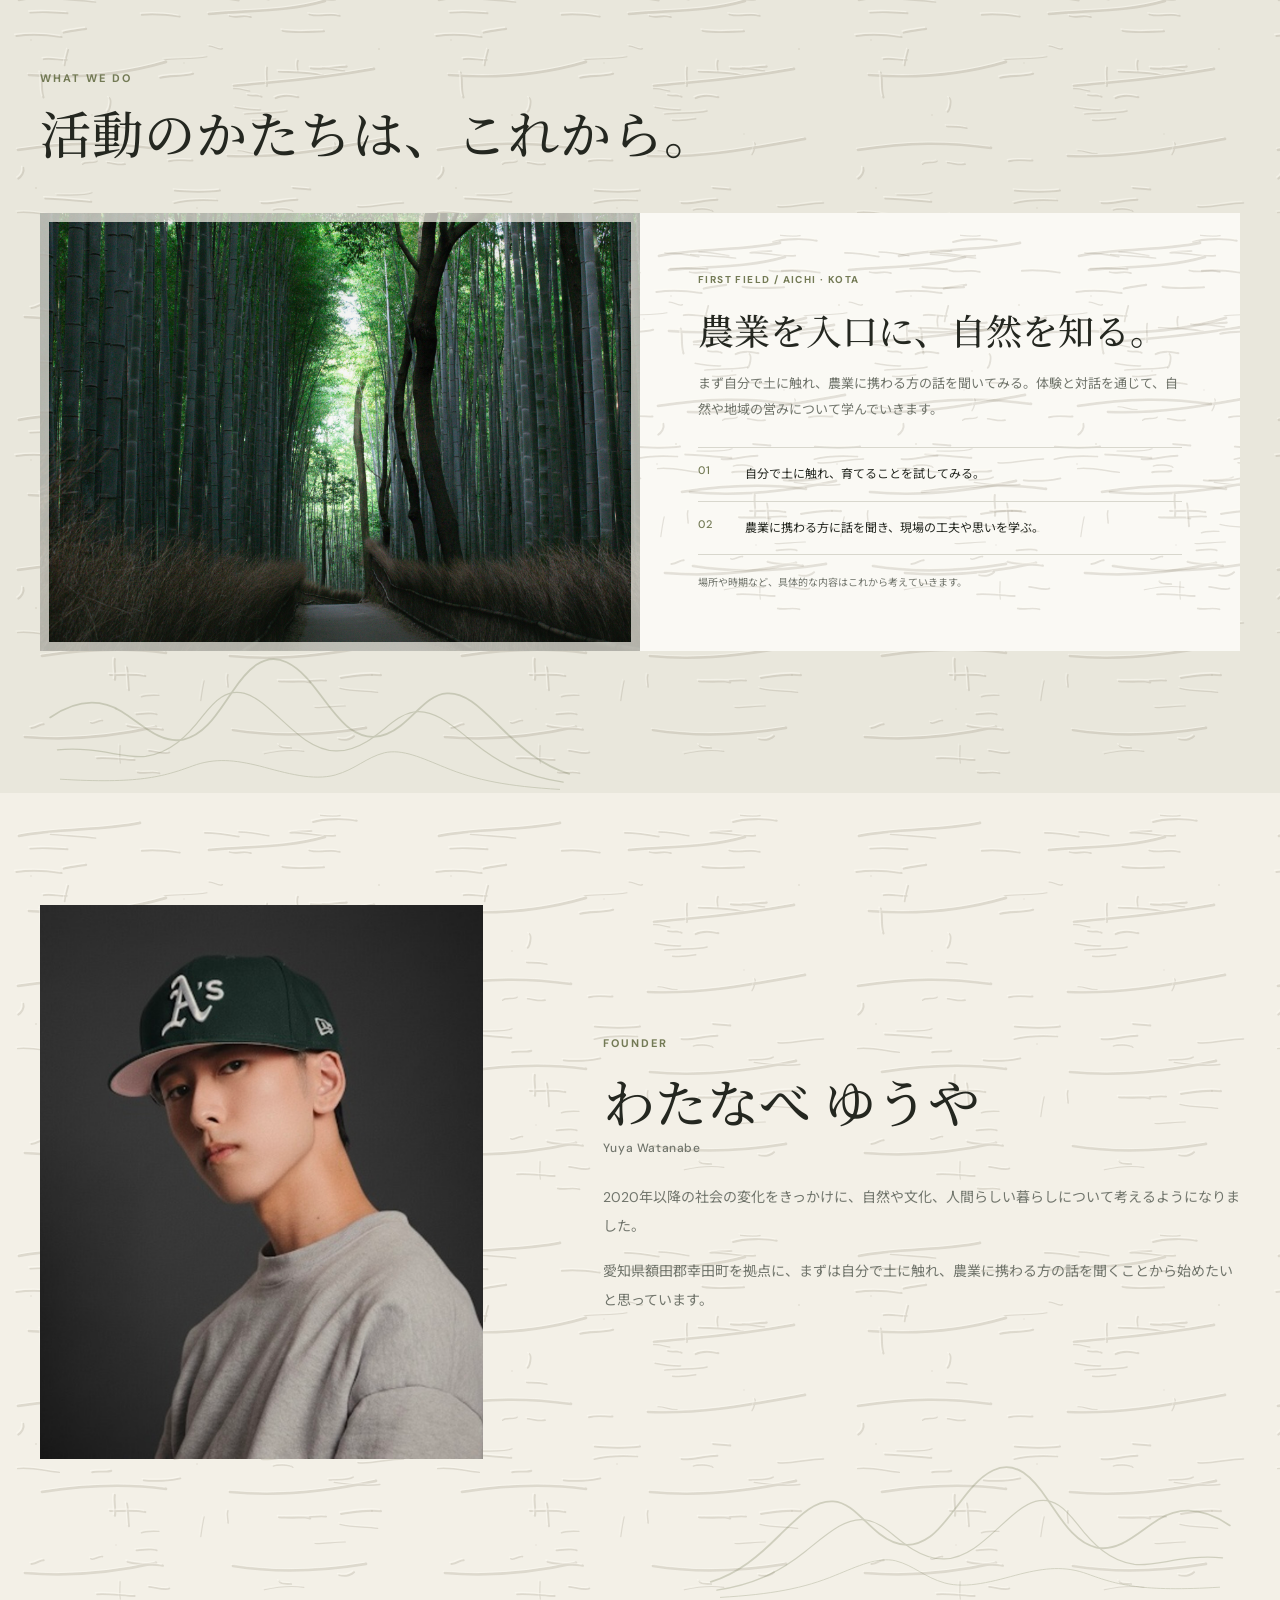
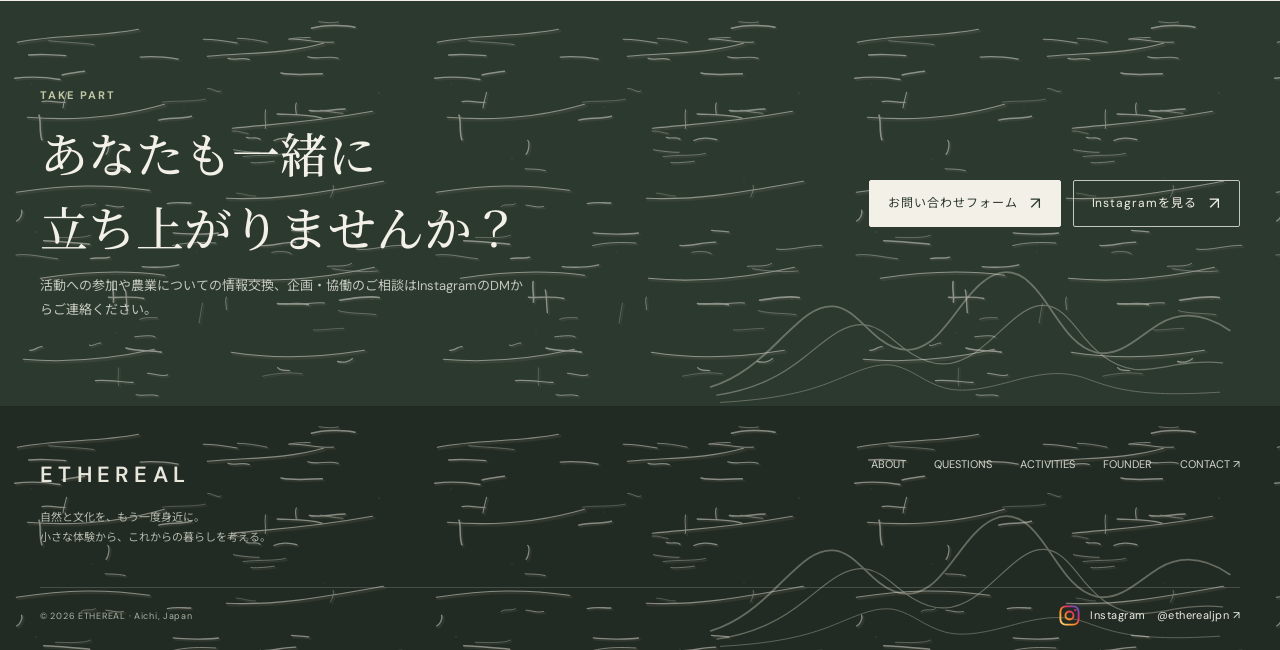
==== commit 5501b999: "全ページで最新の写真デザインを読み込む" ====
--- a/index.html
+++ b/index.html
@@ -39,7 +39,7 @@
     @media(max-width:520px){.wrap{width:calc(100% - 36px)}.nav-inner{gap:2px}.nav-links{font-size:8px}.nav .brand{font-size:12px;gap:5px;letter-spacing:.12em}.nav .brand-symbol{width:18px;height:18px}.contact-link{font-size:8px;padding:6px 7px;gap:3px;letter-spacing:.06em}.hero{min-height:630px}.hero h1{letter-spacing:0}.hero .eyebrow{font-size:9px}.values{grid-template-columns:1fr;gap:10px}.value{padding-top:10px}.activity-photo{min-height:260px}.news{grid-template-columns:75px 1fr 14px;gap:9px}.news span{font-size:12px}.footer-bottom{gap:10px;flex-direction:column}}
   
   </style>
-  <link rel="stylesheet" href="./images/site-theme.css" />
+  <link rel="stylesheet" href="./images/site-theme.css?v=20261023-art-direction" />
 </head>
 <body>
   <div class="site-loader" id="site-loader" aria-hidden="true"><div class="loader-inner"><div class="loader-symbol"><span class="loader-ring"></span><svg class="loader-mountain" viewBox="0 0 64 64"><path d="M8 50 23.5 29.5 31.8 40.5 41.5 21.5 56 50H8Z"/></svg></div><div class="loader-wordmark">ETHEREAL</div><div class="loader-progress" aria-hidden="true"><div class="loader-progress-meta"><span class="loader-progress-label">LOADING</span><span class="loader-progress-value"><span class="loader-percent" id="loader-percent">00</span><span class="loader-progress-unit">%</span></span></div><span class="loader-track"><span class="loader-track-fill" id="loader-track-fill"></span></span></div></div></div>
--- a/images/site-theme.css
+++ b/images/site-theme.css
@@ -105,8 +105,40 @@
 }
 
 .about-image {
+  height: auto;
+  aspect-ratio: 4 / 5;
+  max-height: 680px;
+  border: 10px solid var(--cream, #f3f0e7);
+  border-bottom-width: 36px;
+  box-shadow: 0 14px 34px rgba(37, 46, 38, .14);
   background-image: url("./about-leaves.jpg");
-  background-position: center 48%;
+  background-position: center 42%;
+}
+
+.about-image::before {
+  content: "";
+  position: absolute;
+  z-index: 1;
+  inset: 0;
+  pointer-events: none;
+  background: linear-gradient(0deg, rgba(23, 32, 26, .32), transparent 36%);
+}
+
+.activity-photo {
+  position: relative;
+  min-height: 420px;
+  overflow: hidden;
+  background-image: url("./activity-bamboo.jpg");
+  background-position: center 52%;
+}
+
+.activity-photo::before {
+  content: "";
+  position: absolute;
+  inset: 0;
+  pointer-events: none;
+  background: linear-gradient(0deg, rgba(20, 29, 21, .46), transparent 34%, rgba(20, 29, 21, .08));
+  box-shadow: inset 0 0 0 9px rgba(243, 240, 231, .72);
 }
 
 .card.mountain-scene::after {
@@ -143,6 +175,23 @@
     --mountain-width: 74vw;
     --mountain-height: 116px;
   }
+
+  .about-image {
+    height: auto;
+    aspect-ratio: 4 / 5;
+    max-height: none;
+  }
+
+  .activity-photo {
+    min-height: 0;
+    aspect-ratio: 3 / 2;
+    background-position: center 54%;
+  }
+
+  .activity-photo::before {
+    box-shadow: inset 0 0 0 7px rgba(243, 240, 231, .72);
+  }
+
 }
 
 @media (prefers-reduced-motion: reduce) {
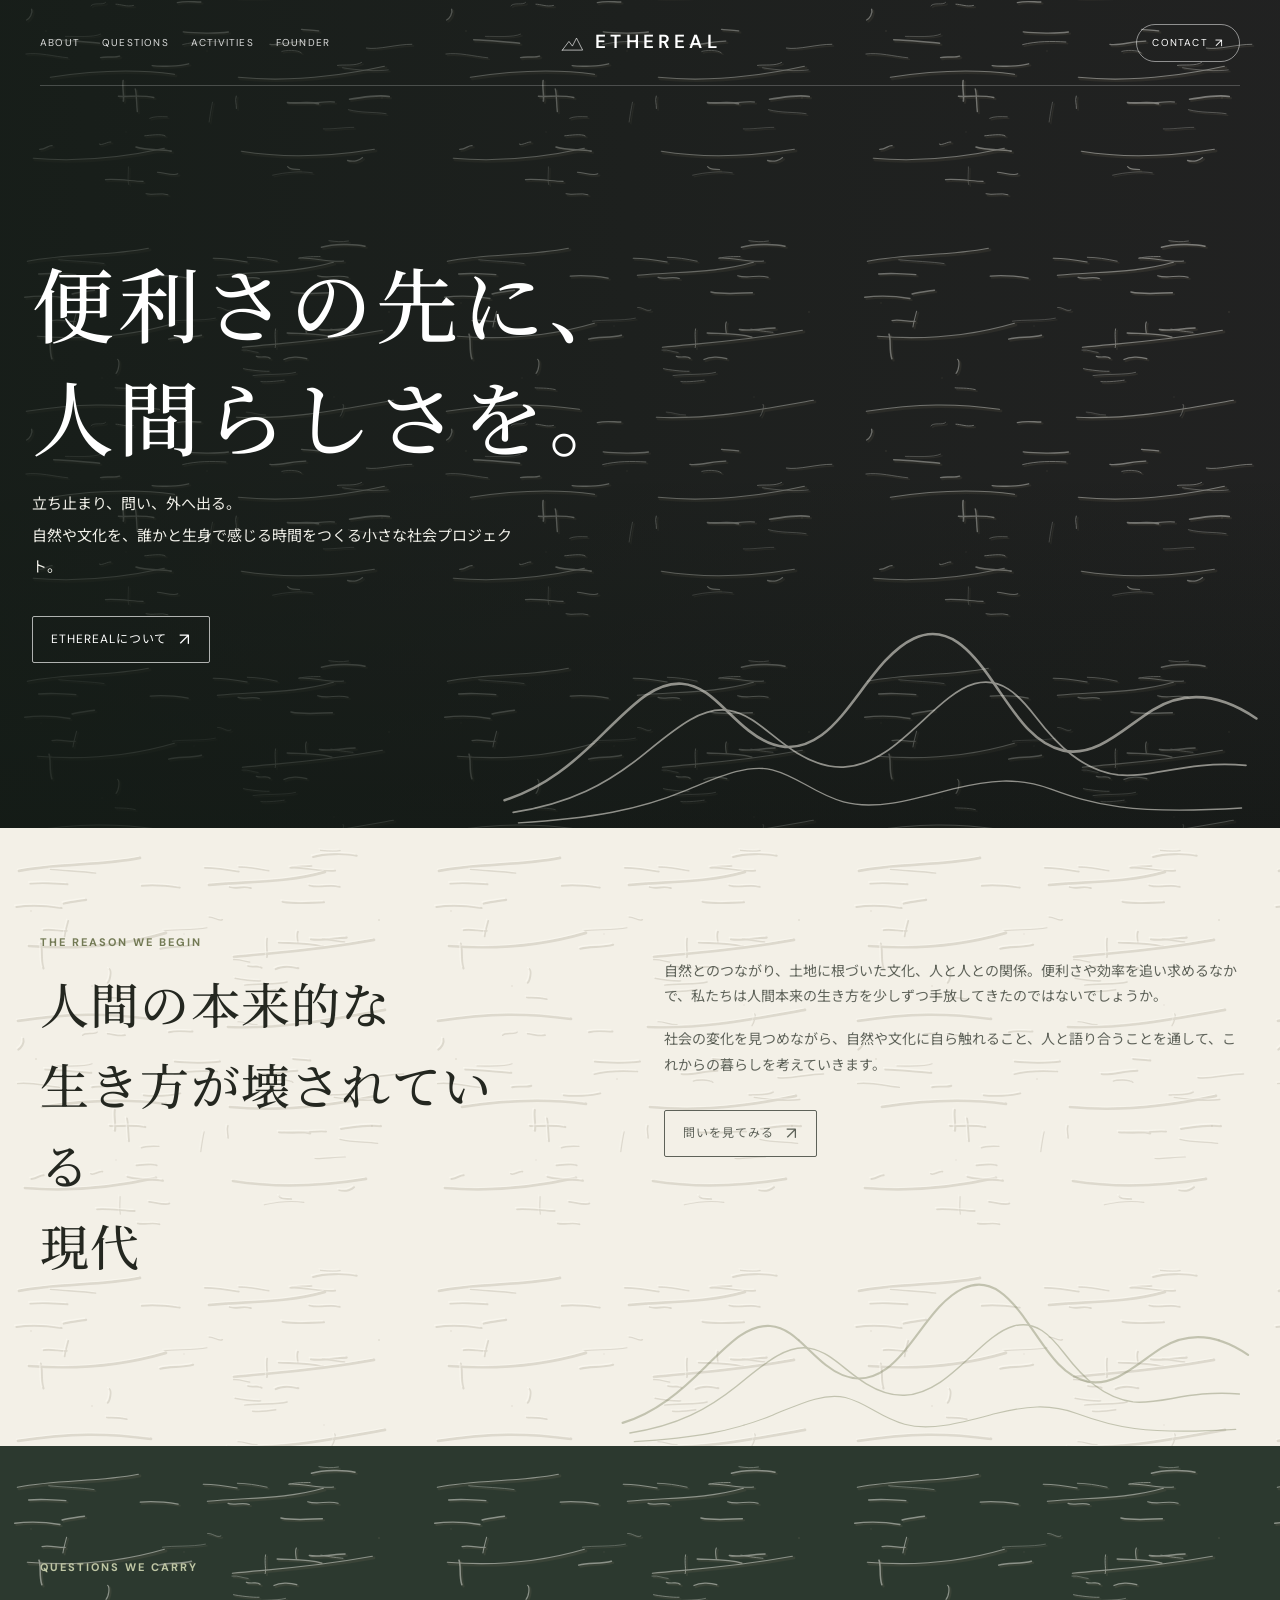
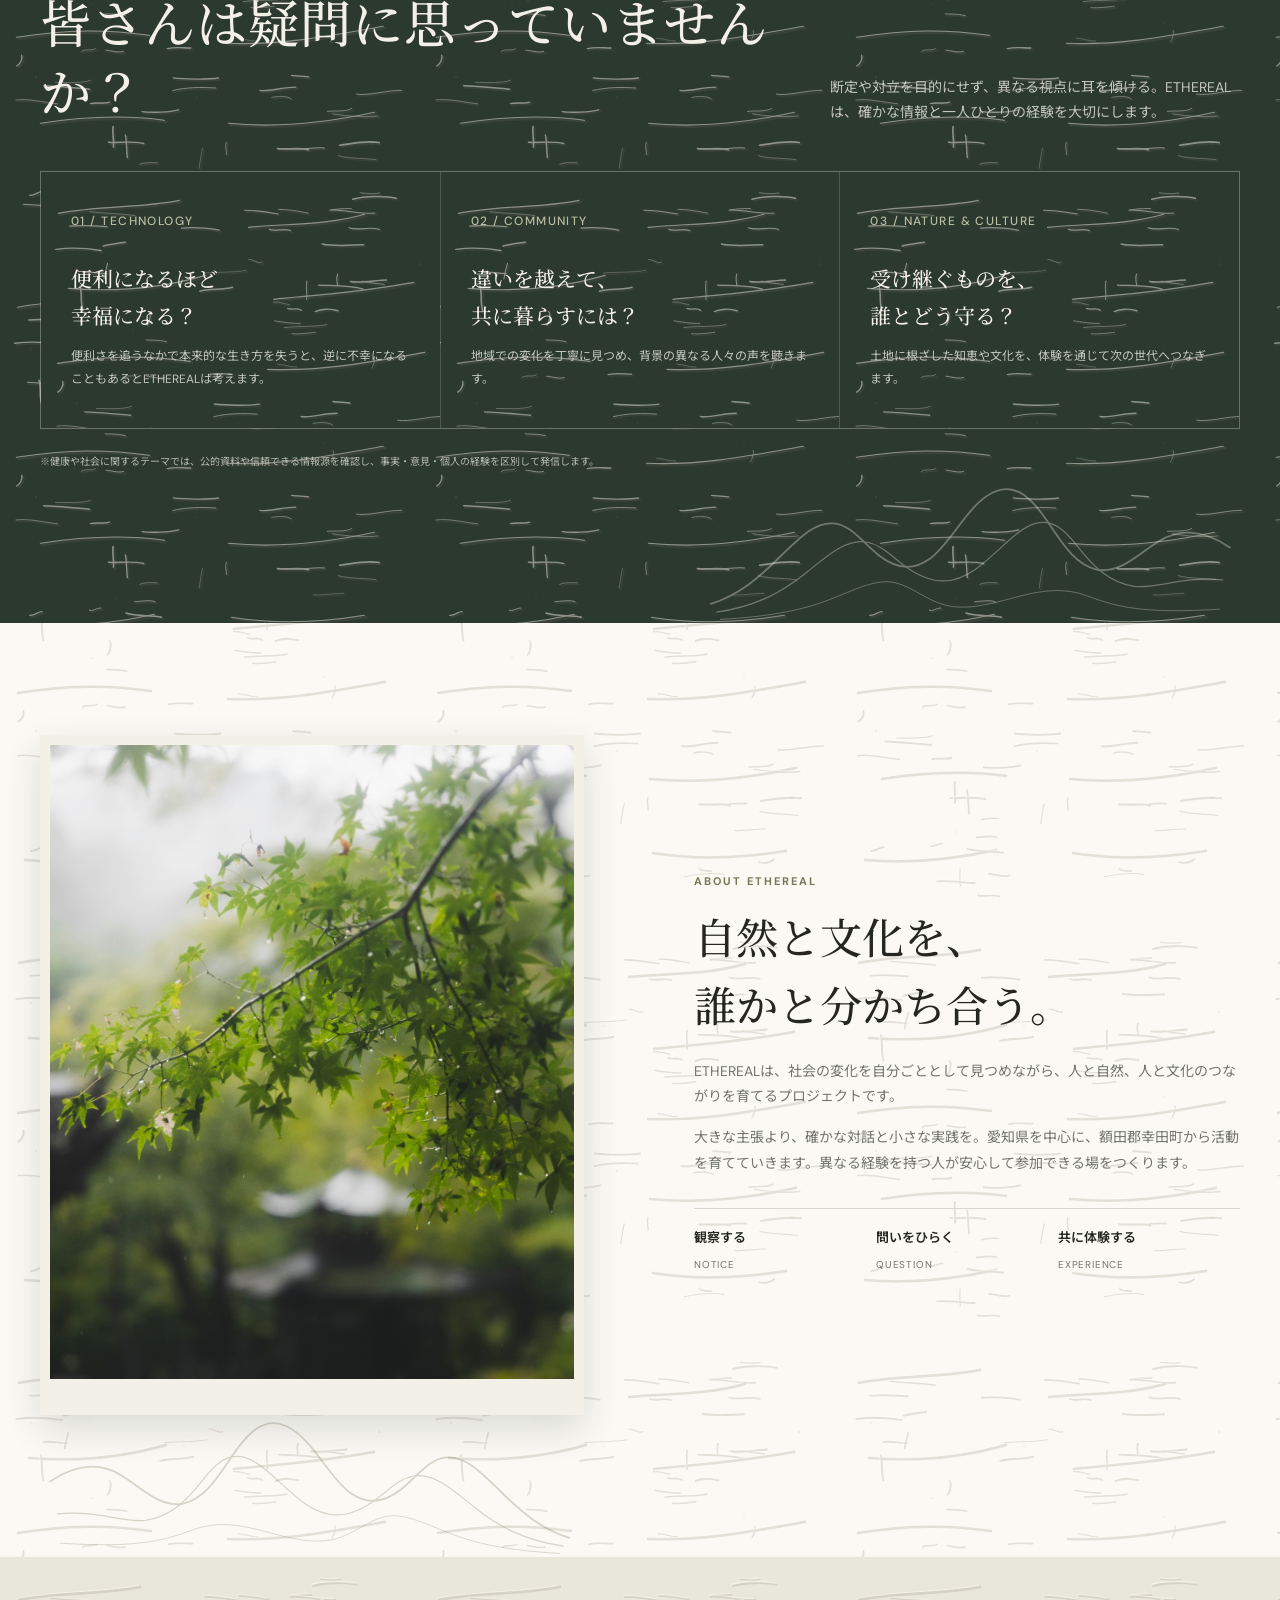
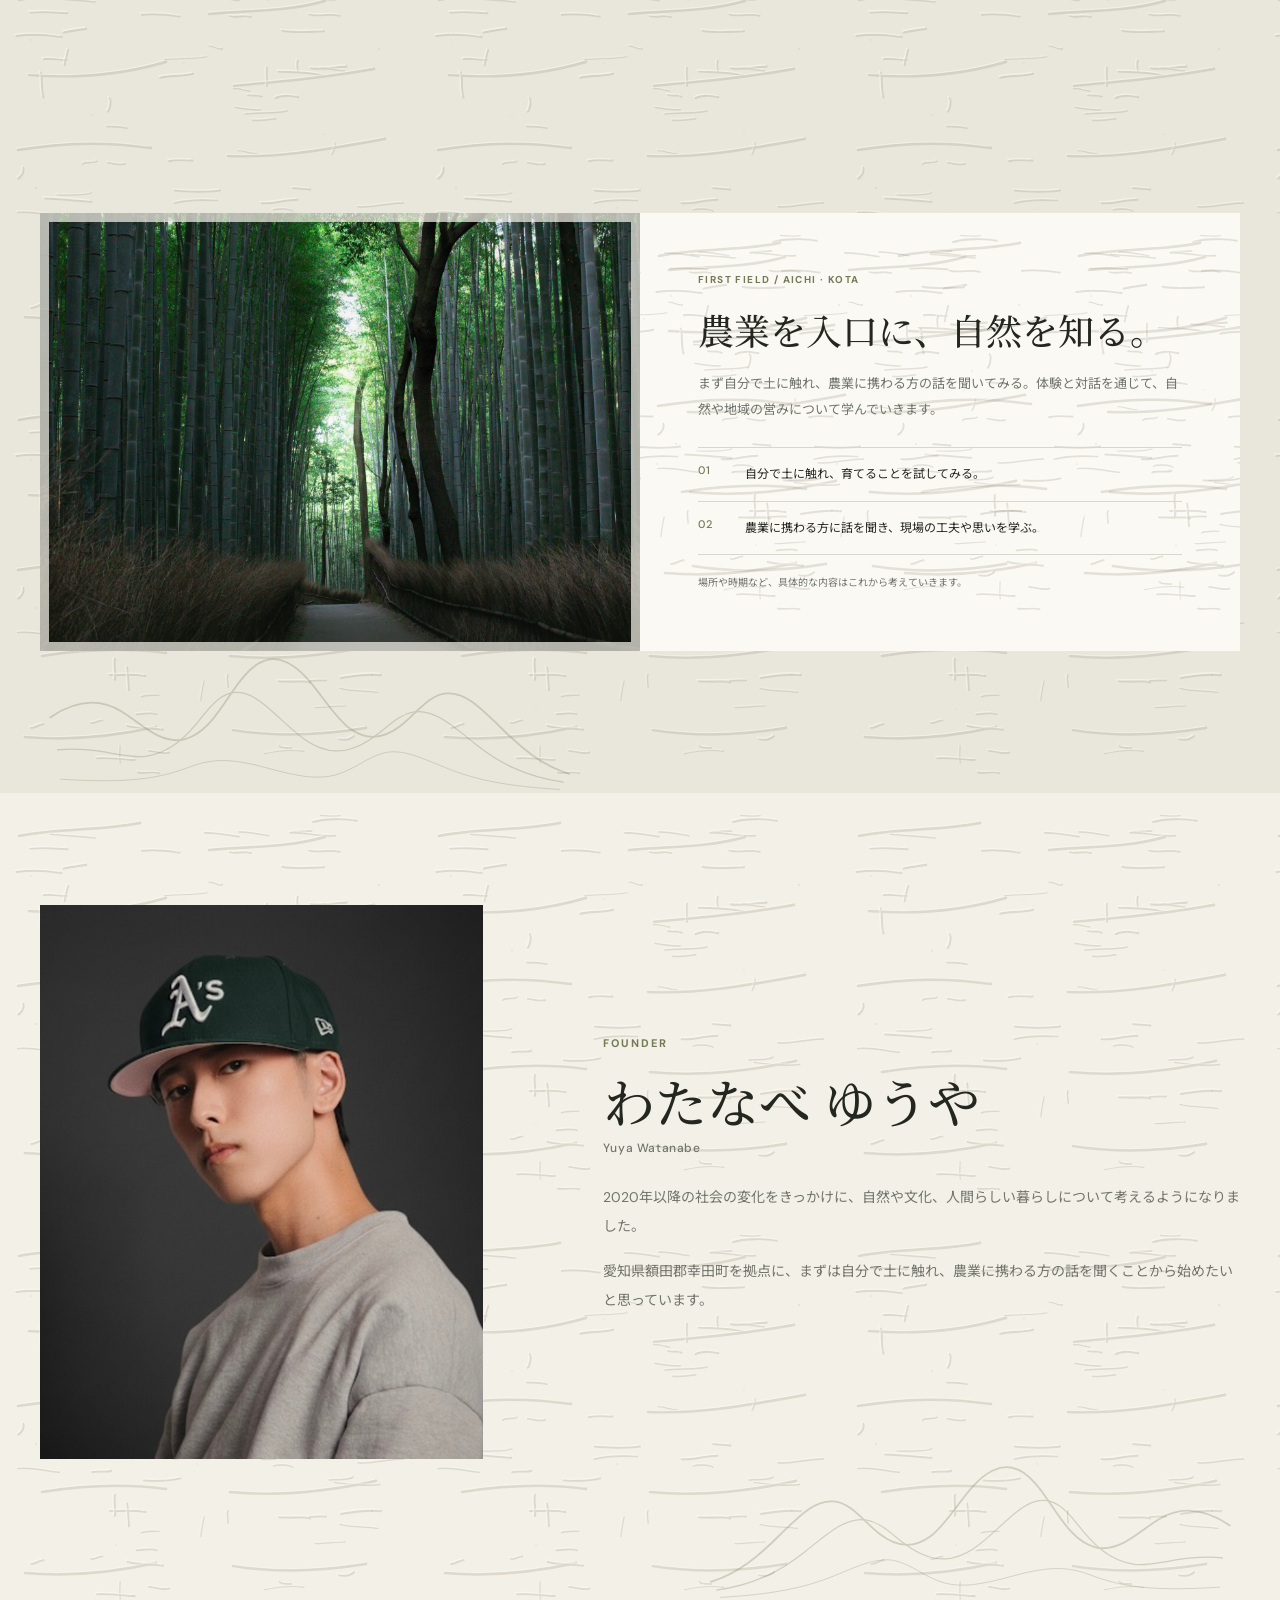
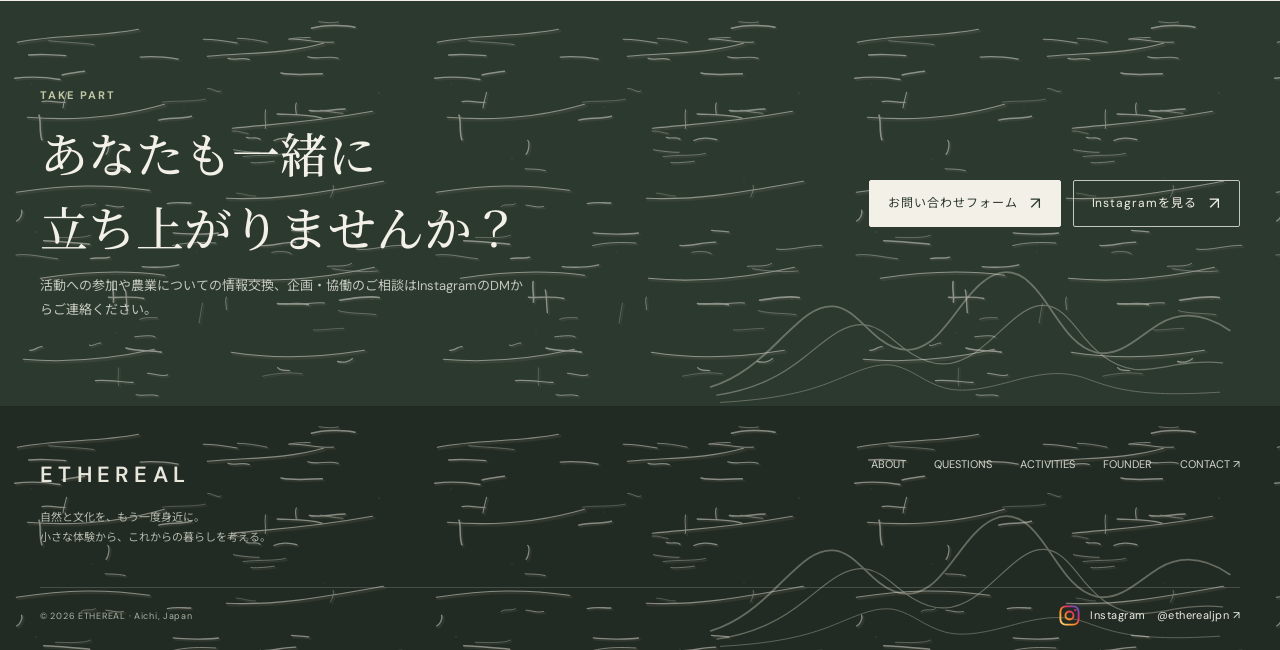
==== commit 59ce8ed6: "新幹線のファーストビューと控えめな紙目を復元" ====
--- a/index.html
+++ b/index.html
@@ -39,7 +39,7 @@
     @media(max-width:520px){.wrap{width:calc(100% - 36px)}.nav-inner{gap:2px}.nav-links{font-size:8px}.nav .brand{font-size:12px;gap:5px;letter-spacing:.12em}.nav .brand-symbol{width:18px;height:18px}.contact-link{font-size:8px;padding:6px 7px;gap:3px;letter-spacing:.06em}.hero{min-height:630px}.hero h1{letter-spacing:0}.hero .eyebrow{font-size:9px}.values{grid-template-columns:1fr;gap:10px}.value{padding-top:10px}.activity-photo{min-height:260px}.news{grid-template-columns:75px 1fr 14px;gap:9px}.news span{font-size:12px}.footer-bottom{gap:10px;flex-direction:column}}
   
   </style>
-  <link rel="stylesheet" href="./images/site-theme.css?v=20261023-art-direction" />
+  <link rel="stylesheet" href="./images/site-theme.css?v=20261023-quiet-paper" />
 </head>
 <body>
   <div class="site-loader" id="site-loader" aria-hidden="true"><div class="loader-inner"><div class="loader-symbol"><span class="loader-ring"></span><svg class="loader-mountain" viewBox="0 0 64 64"><path d="M8 50 23.5 29.5 31.8 40.5 41.5 21.5 56 50H8Z"/></svg></div><div class="loader-wordmark">ETHEREAL</div><div class="loader-progress" aria-hidden="true"><div class="loader-progress-meta"><span class="loader-progress-label">LOADING</span><span class="loader-progress-value"><span class="loader-percent" id="loader-percent">00</span><span class="loader-progress-unit">%</span></span></div><span class="loader-track"><span class="loader-track-fill" id="loader-track-fill"></span></span></div></div></div>
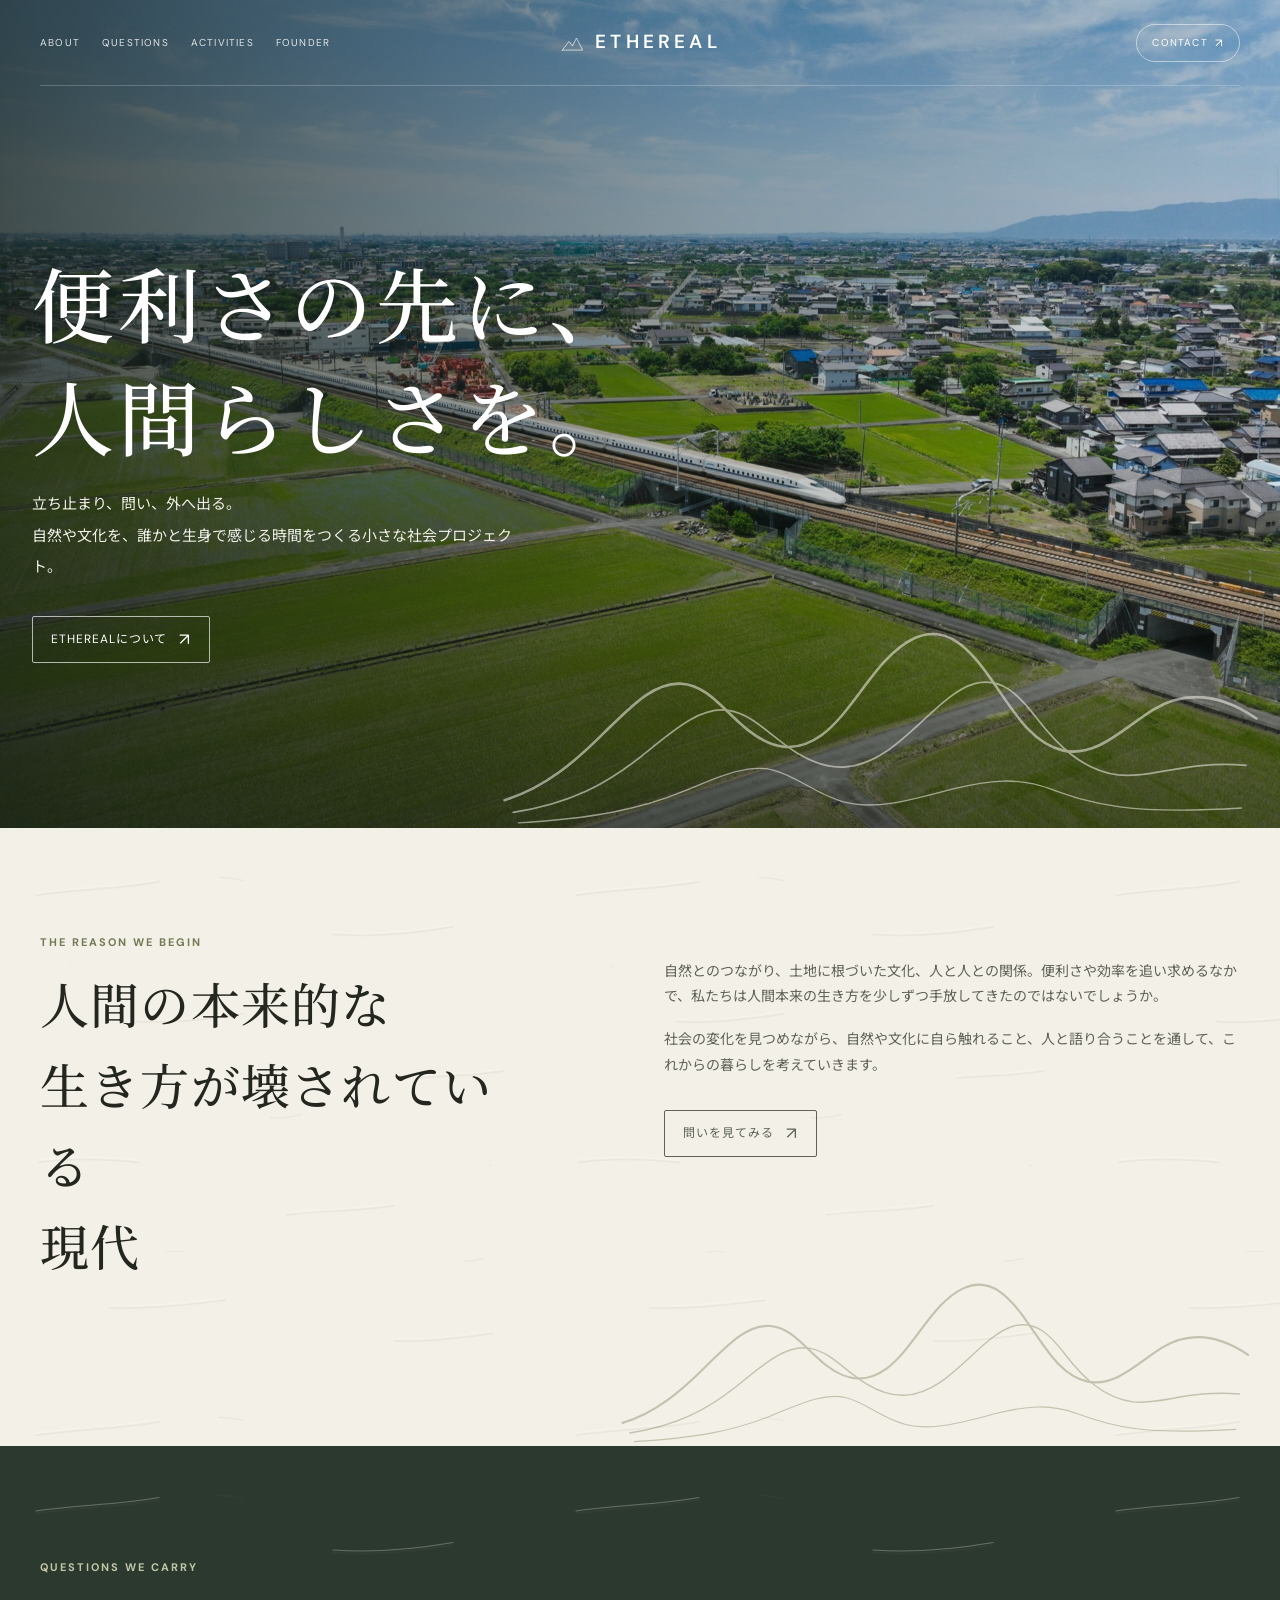
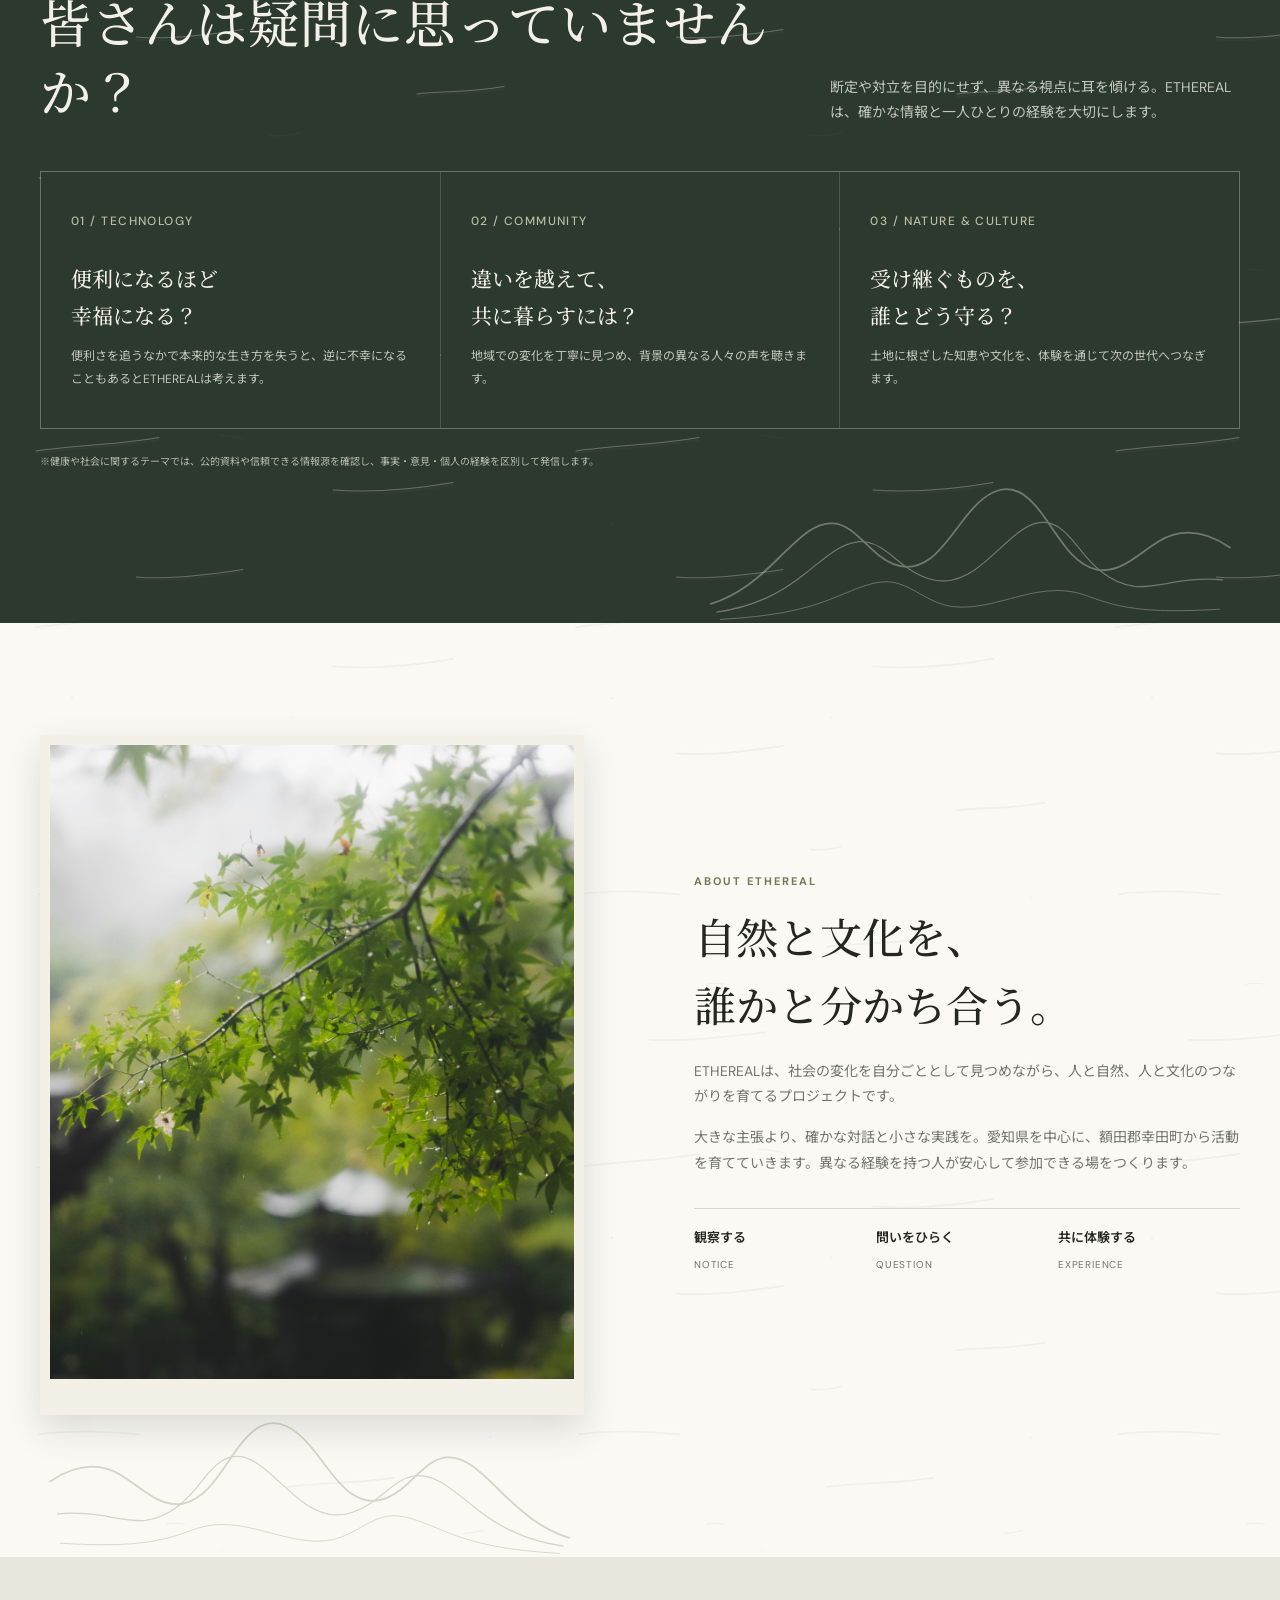
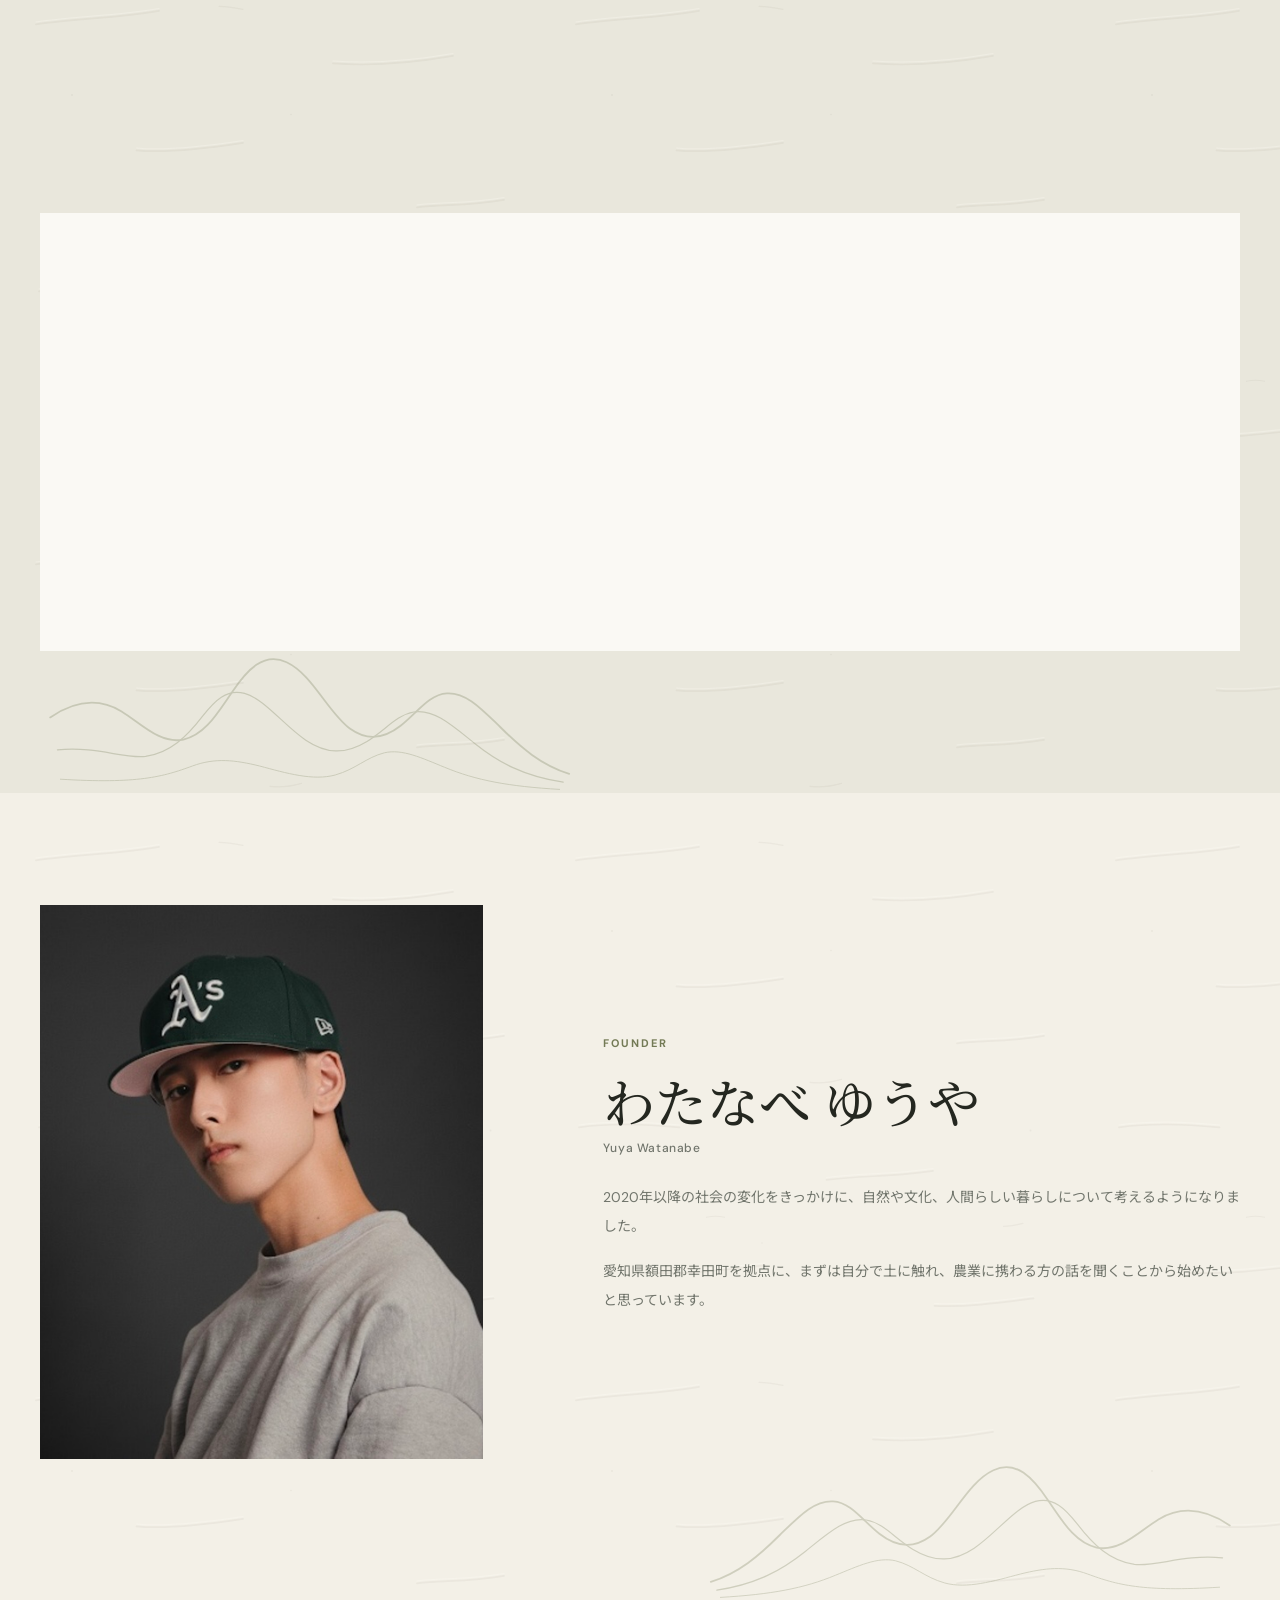
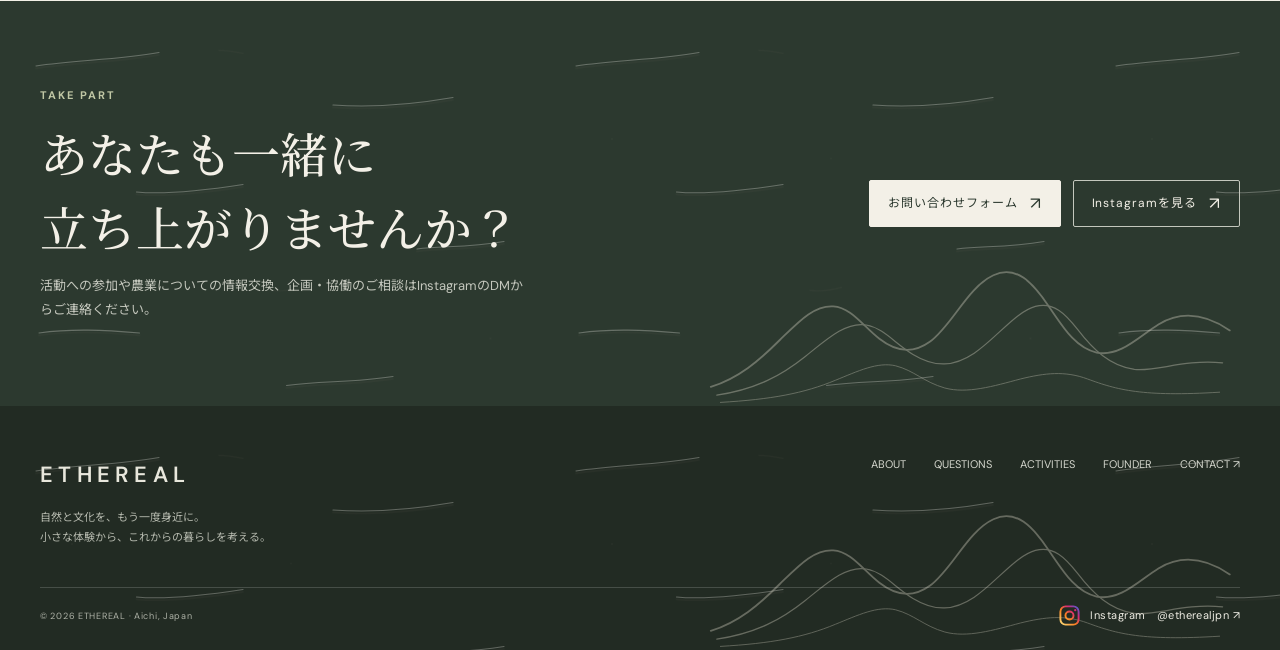
==== commit c0ef82ba: "写真と紙目素材のキャッシュを更新" ====
--- a/index.html
+++ b/index.html
@@ -39,7 +39,7 @@
     @media(max-width:520px){.wrap{width:calc(100% - 36px)}.nav-inner{gap:2px}.nav-links{font-size:8px}.nav .brand{font-size:12px;gap:5px;letter-spacing:.12em}.nav .brand-symbol{width:18px;height:18px}.contact-link{font-size:8px;padding:6px 7px;gap:3px;letter-spacing:.06em}.hero{min-height:630px}.hero h1{letter-spacing:0}.hero .eyebrow{font-size:9px}.values{grid-template-columns:1fr;gap:10px}.value{padding-top:10px}.activity-photo{min-height:260px}.news{grid-template-columns:75px 1fr 14px;gap:9px}.news span{font-size:12px}.footer-bottom{gap:10px;flex-direction:column}}
   
   </style>
-  <link rel="stylesheet" href="./images/site-theme.css?v=20261023-quiet-paper" />
+  <link rel="stylesheet" href="./images/site-theme.css?v=20261023-simple-paper" />
 </head>
 <body>
   <div class="site-loader" id="site-loader" aria-hidden="true"><div class="loader-inner"><div class="loader-symbol"><span class="loader-ring"></span><svg class="loader-mountain" viewBox="0 0 64 64"><path d="M8 50 23.5 29.5 31.8 40.5 41.5 21.5 56 50H8Z"/></svg></div><div class="loader-wordmark">ETHEREAL</div><div class="loader-progress" aria-hidden="true"><div class="loader-progress-meta"><span class="loader-progress-label">LOADING</span><span class="loader-progress-value"><span class="loader-percent" id="loader-percent">00</span><span class="loader-progress-unit">%</span></span></div><span class="loader-track"><span class="loader-track-fill" id="loader-track-fill"></span></span></div></div></div>
--- a/images/site-theme.css
+++ b/images/site-theme.css
@@ -8,14 +8,10 @@
 .intro,
 .founder,
 .projects,
-.activity-feature,
-.activity-content,
 .questions,
-.question,
 .join,
 .footer,
 .header,
-.hero,
 .form-card,
 .field input,
 .field select,
@@ -23,8 +19,30 @@
 .form-note,
 .card {
   background-image: var(--washi-texture);
-  background-size: 420px 420px;
+  background-size: 540px 540px;
   background-repeat: repeat;
+}
+
+.site-loader {
+  isolation: isolate;
+  overflow: hidden;
+}
+
+.site-loader::before {
+  content: "";
+  position: absolute;
+  z-index: 0;
+  inset: 0;
+  background-image: var(--washi-texture);
+  background-size: 540px 540px;
+  background-repeat: repeat;
+  opacity: .55;
+  pointer-events: none;
+}
+
+.site-loader > * {
+  position: relative;
+  z-index: 1;
 }
 
 .mountain-scene {
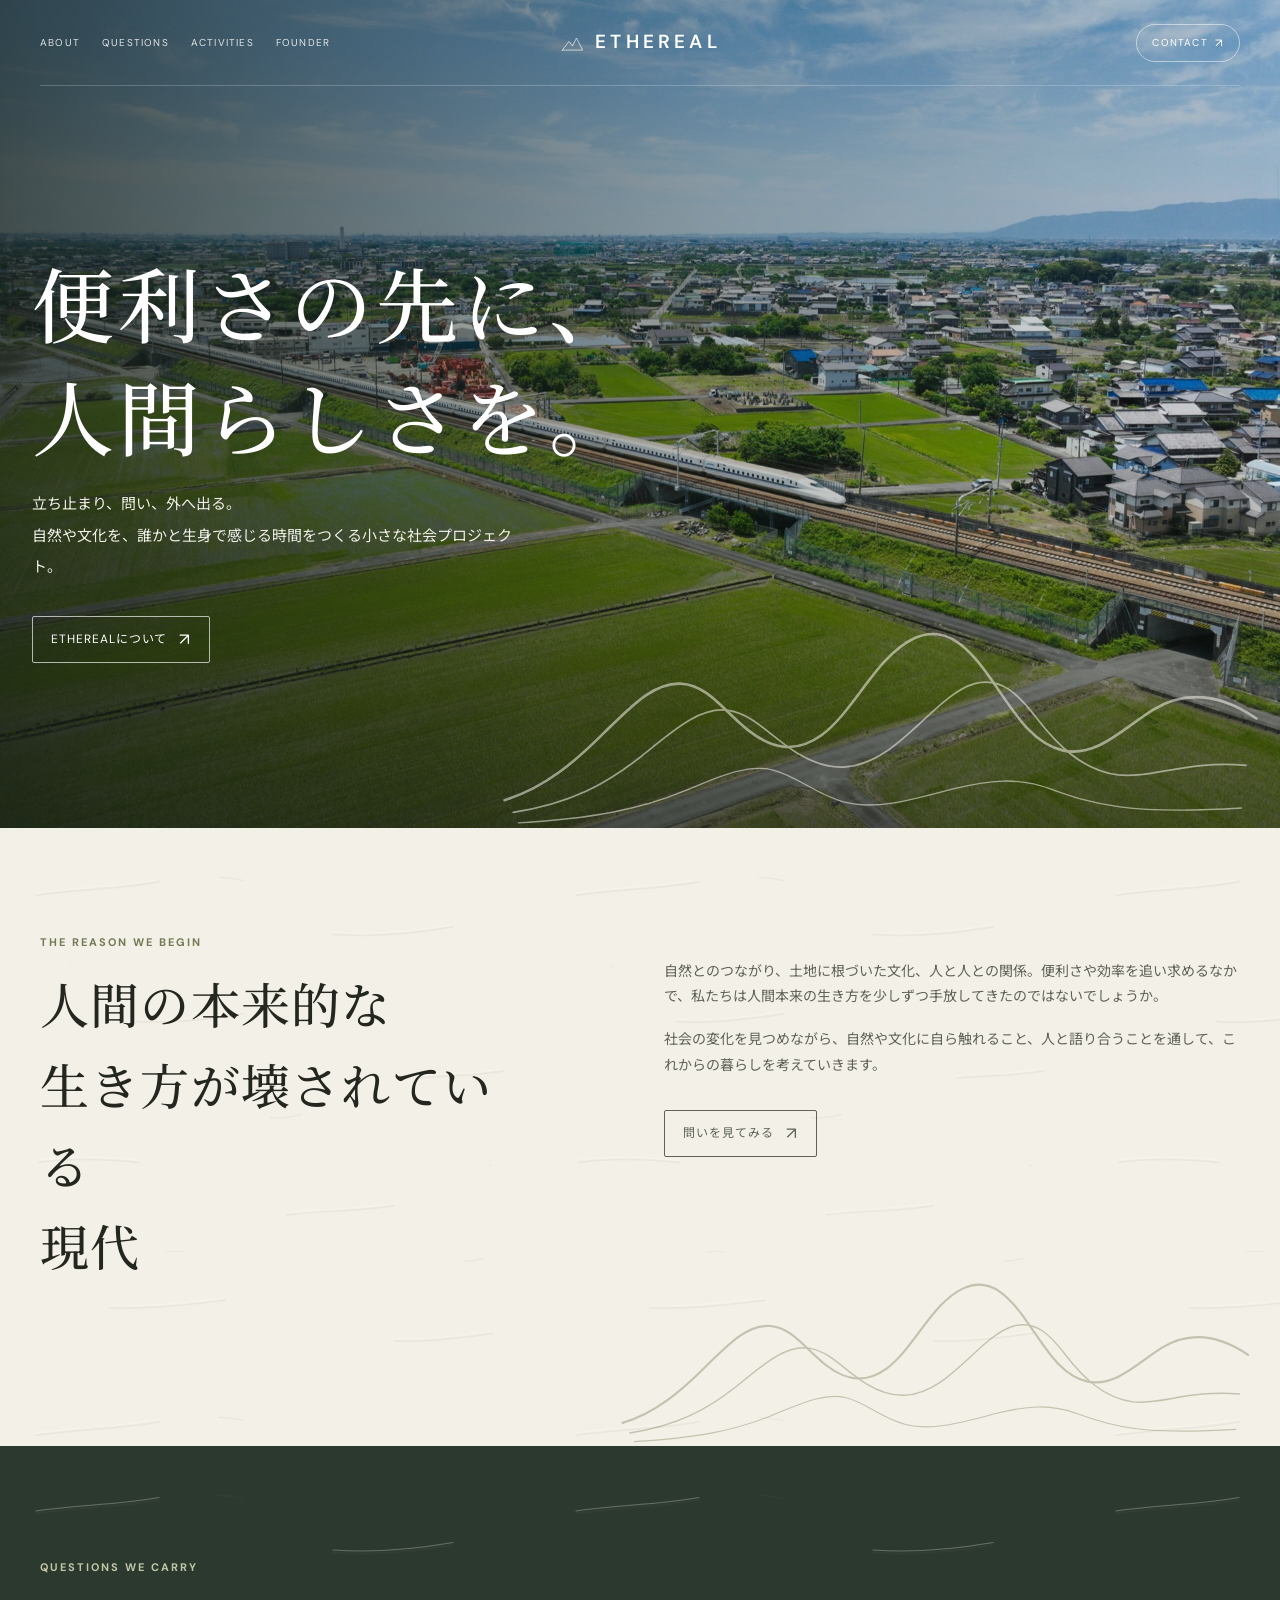
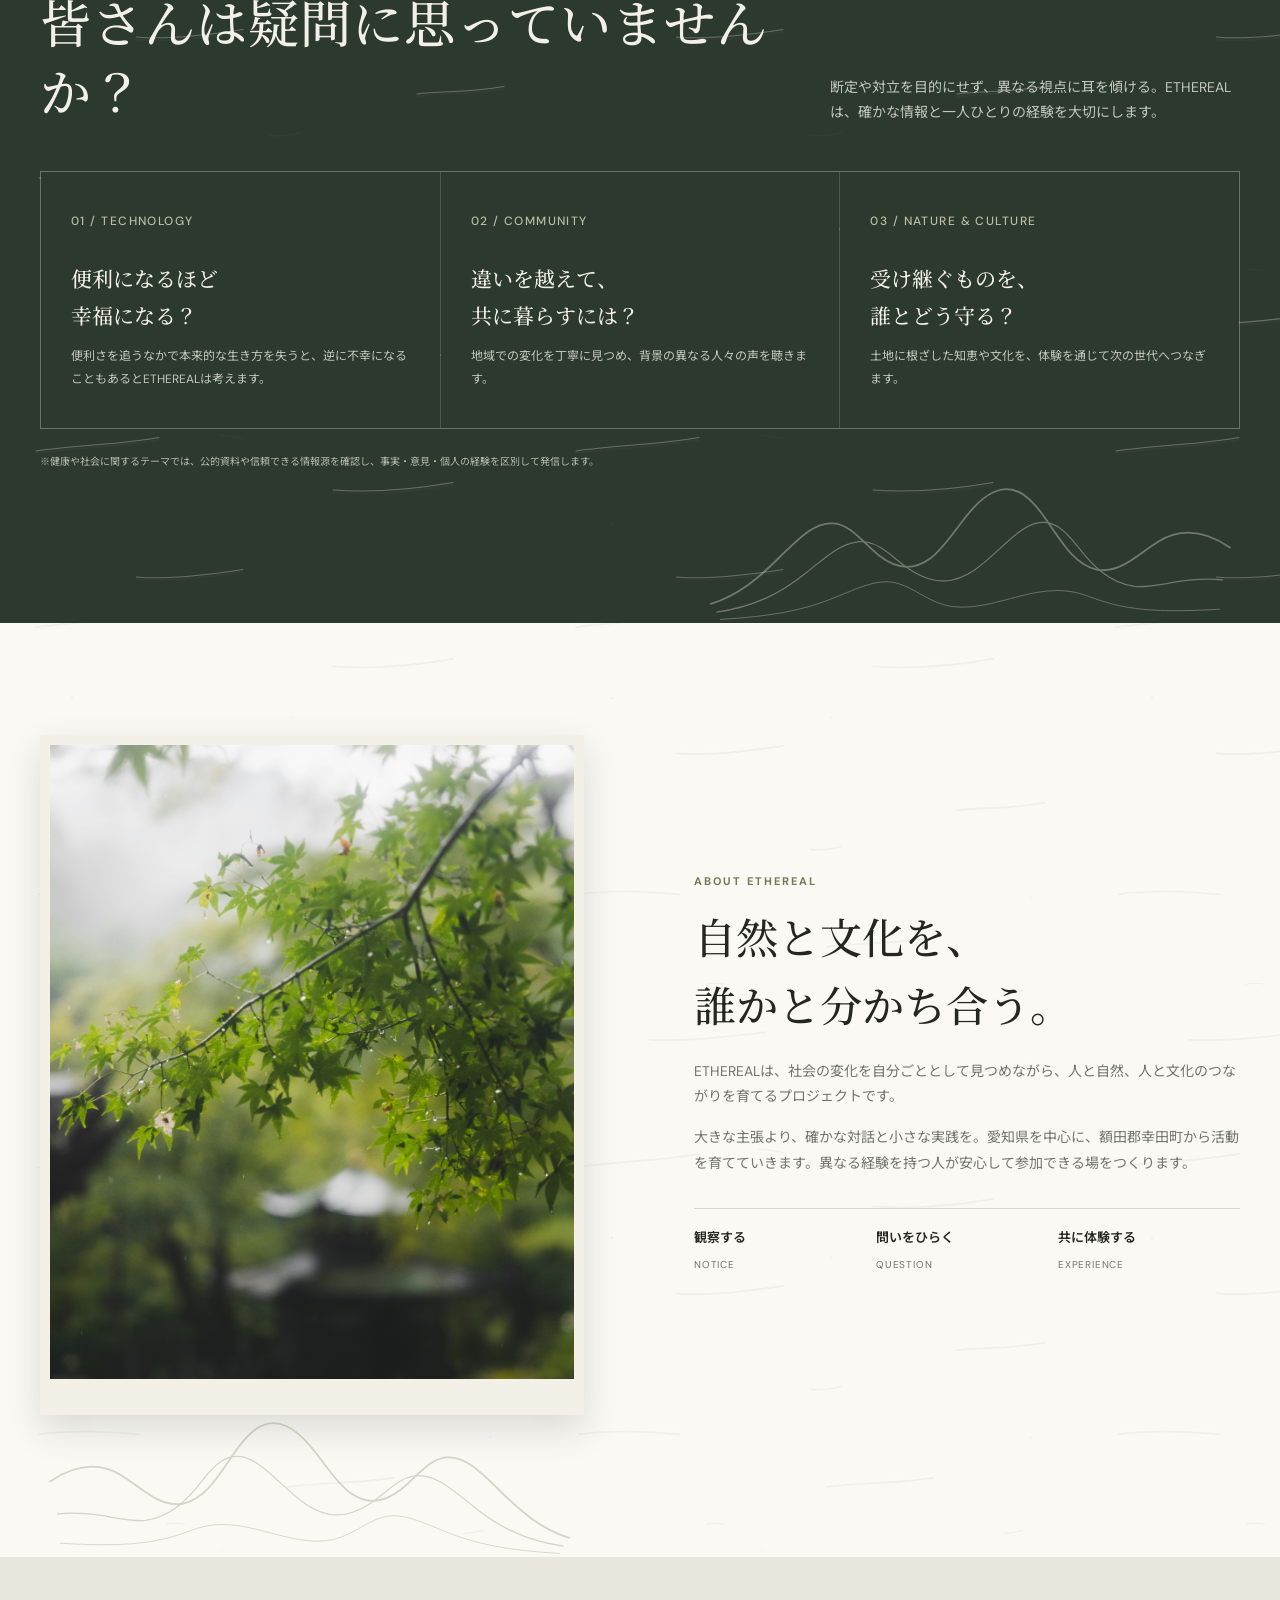
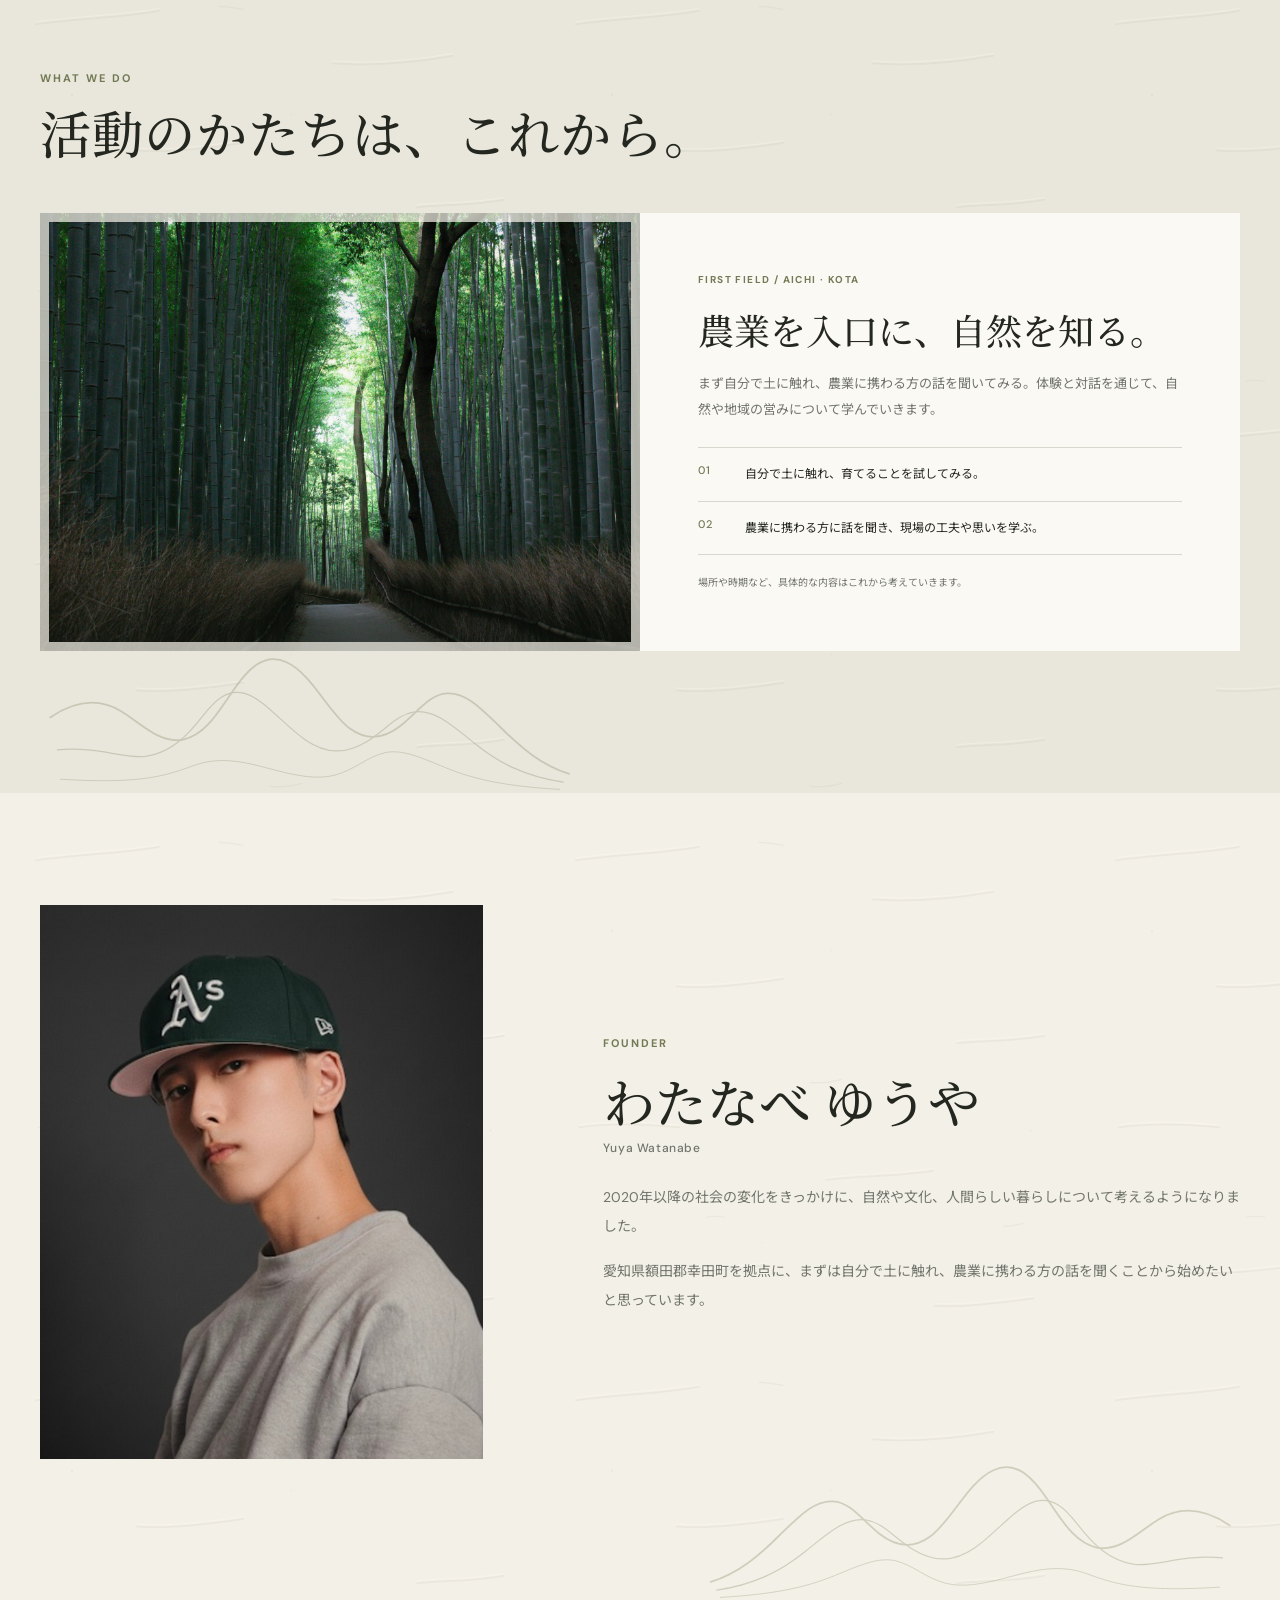
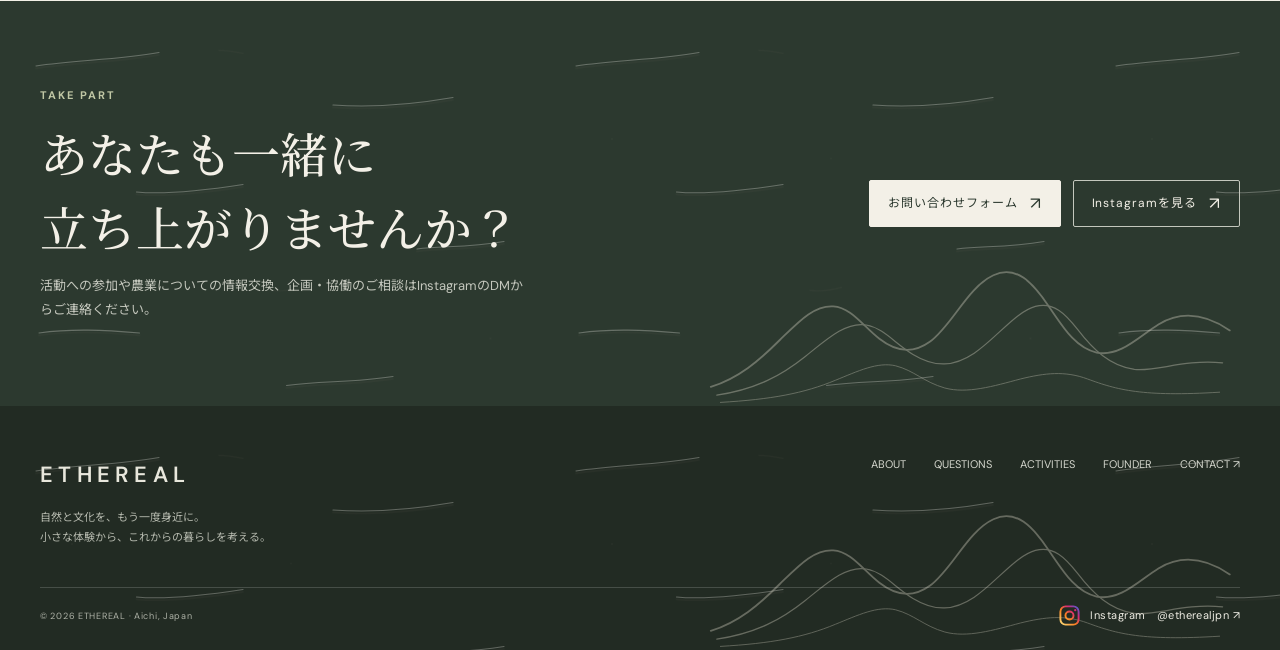
==== commit f9e42731: "Use supplied washi texture across the site" ====
--- a/index.html
+++ b/index.html
@@ -39,7 +39,7 @@
     @media(max-width:520px){.wrap{width:calc(100% - 36px)}.nav-inner{gap:2px}.nav-links{font-size:8px}.nav .brand{font-size:12px;gap:5px;letter-spacing:.12em}.nav .brand-symbol{width:18px;height:18px}.contact-link{font-size:8px;padding:6px 7px;gap:3px;letter-spacing:.06em}.hero{min-height:630px}.hero h1{letter-spacing:0}.hero .eyebrow{font-size:9px}.values{grid-template-columns:1fr;gap:10px}.value{padding-top:10px}.activity-photo{min-height:260px}.news{grid-template-columns:75px 1fr 14px;gap:9px}.news span{font-size:12px}.footer-bottom{gap:10px;flex-direction:column}}
   
   </style>
-  <link rel="stylesheet" href="./images/site-theme.css?v=20261023-simple-paper" />
+  <link rel="stylesheet" href="./images/site-theme.css?v=20261023-washi-reference" />
 </head>
 <body>
   <div class="site-loader" id="site-loader" aria-hidden="true"><div class="loader-inner"><div class="loader-symbol"><span class="loader-ring"></span><svg class="loader-mountain" viewBox="0 0 64 64"><path d="M8 50 23.5 29.5 31.8 40.5 41.5 21.5 56 50H8Z"/></svg></div><div class="loader-wordmark">ETHEREAL</div><div class="loader-progress" aria-hidden="true"><div class="loader-progress-meta"><span class="loader-progress-label">LOADING</span><span class="loader-progress-value"><span class="loader-percent" id="loader-percent">00</span><span class="loader-progress-unit">%</span></span></div><span class="loader-track"><span class="loader-track-fill" id="loader-track-fill"></span></span></div></div></div>
--- a/images/site-theme.css
+++ b/images/site-theme.css
@@ -1,6 +1,6 @@
 /* Shared washi and mountain details for every ETHEREAL page. */
 :root {
-  --washi-texture: url("./washi-relief.svg");
+  --washi-texture: url("./washi-relief.svg?v=20261023-simple");
   --mountain-mask: url("./mountain-range.svg");
 }
 
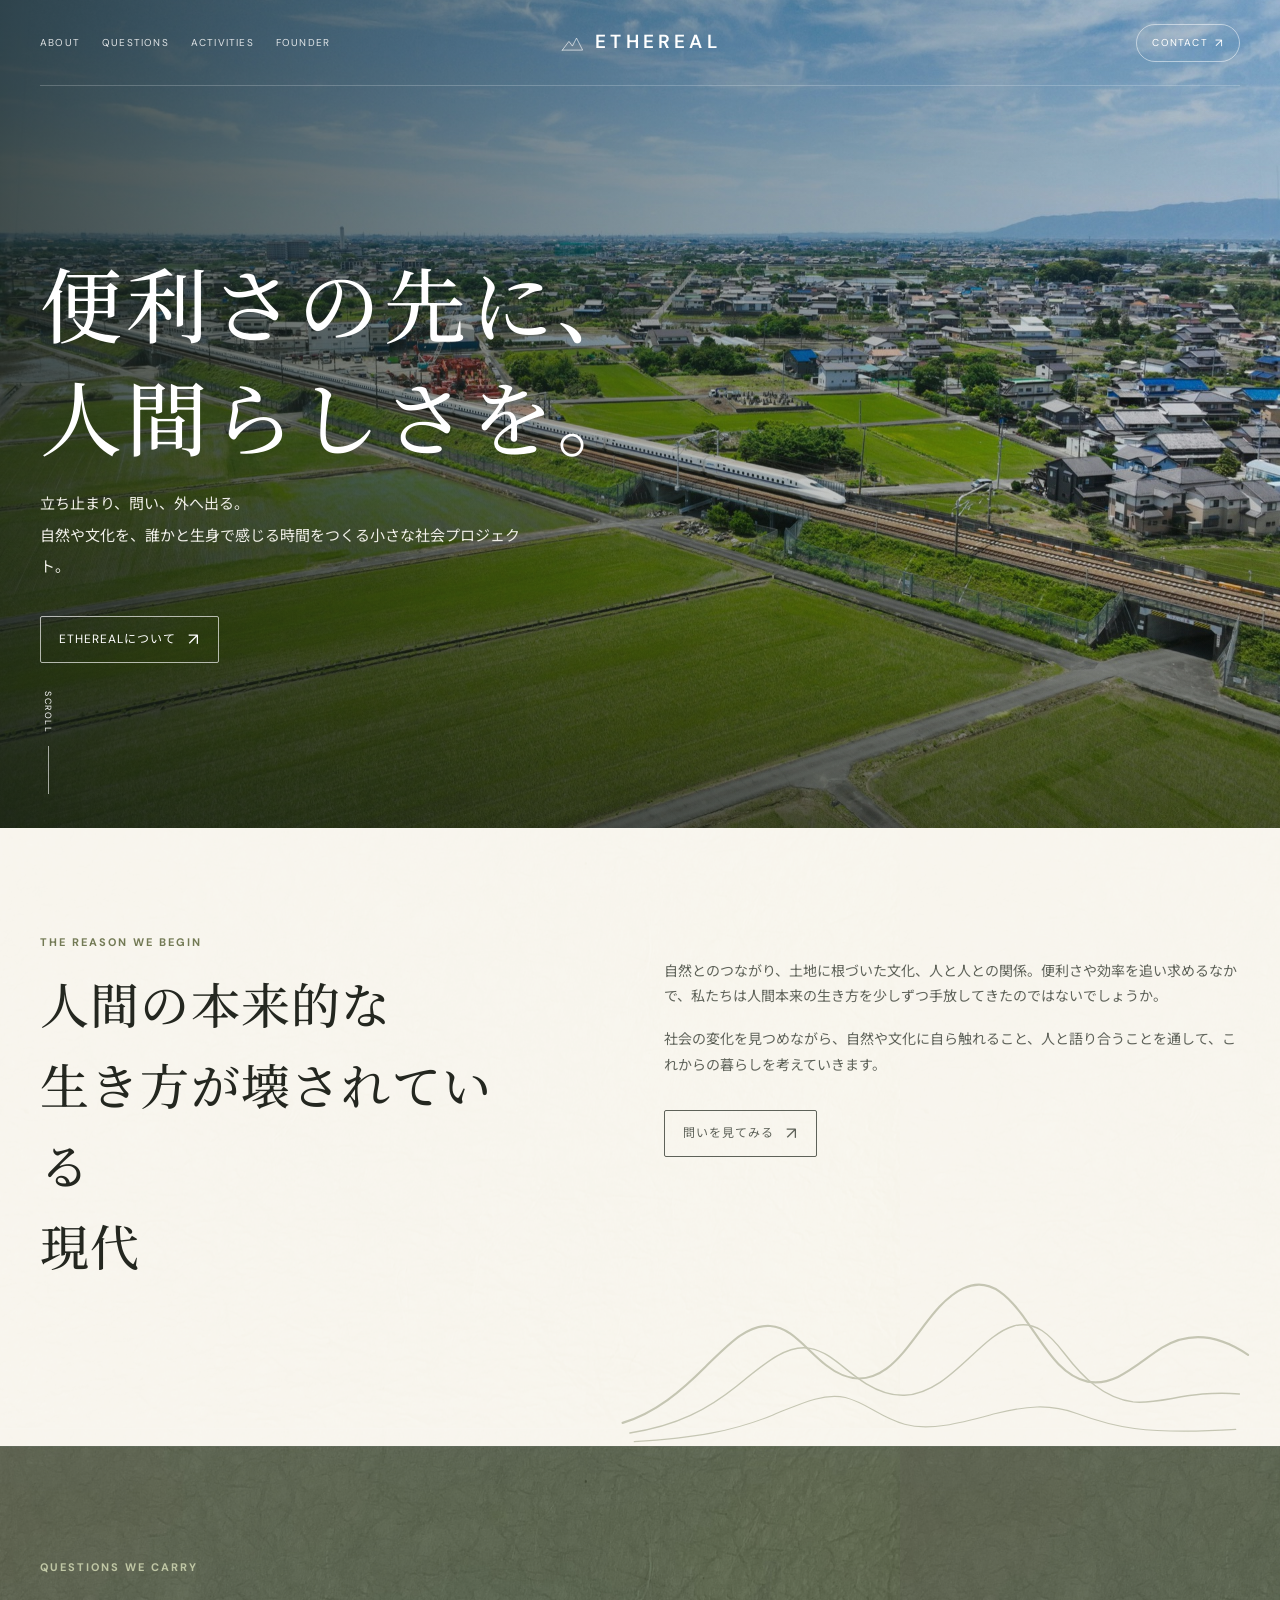
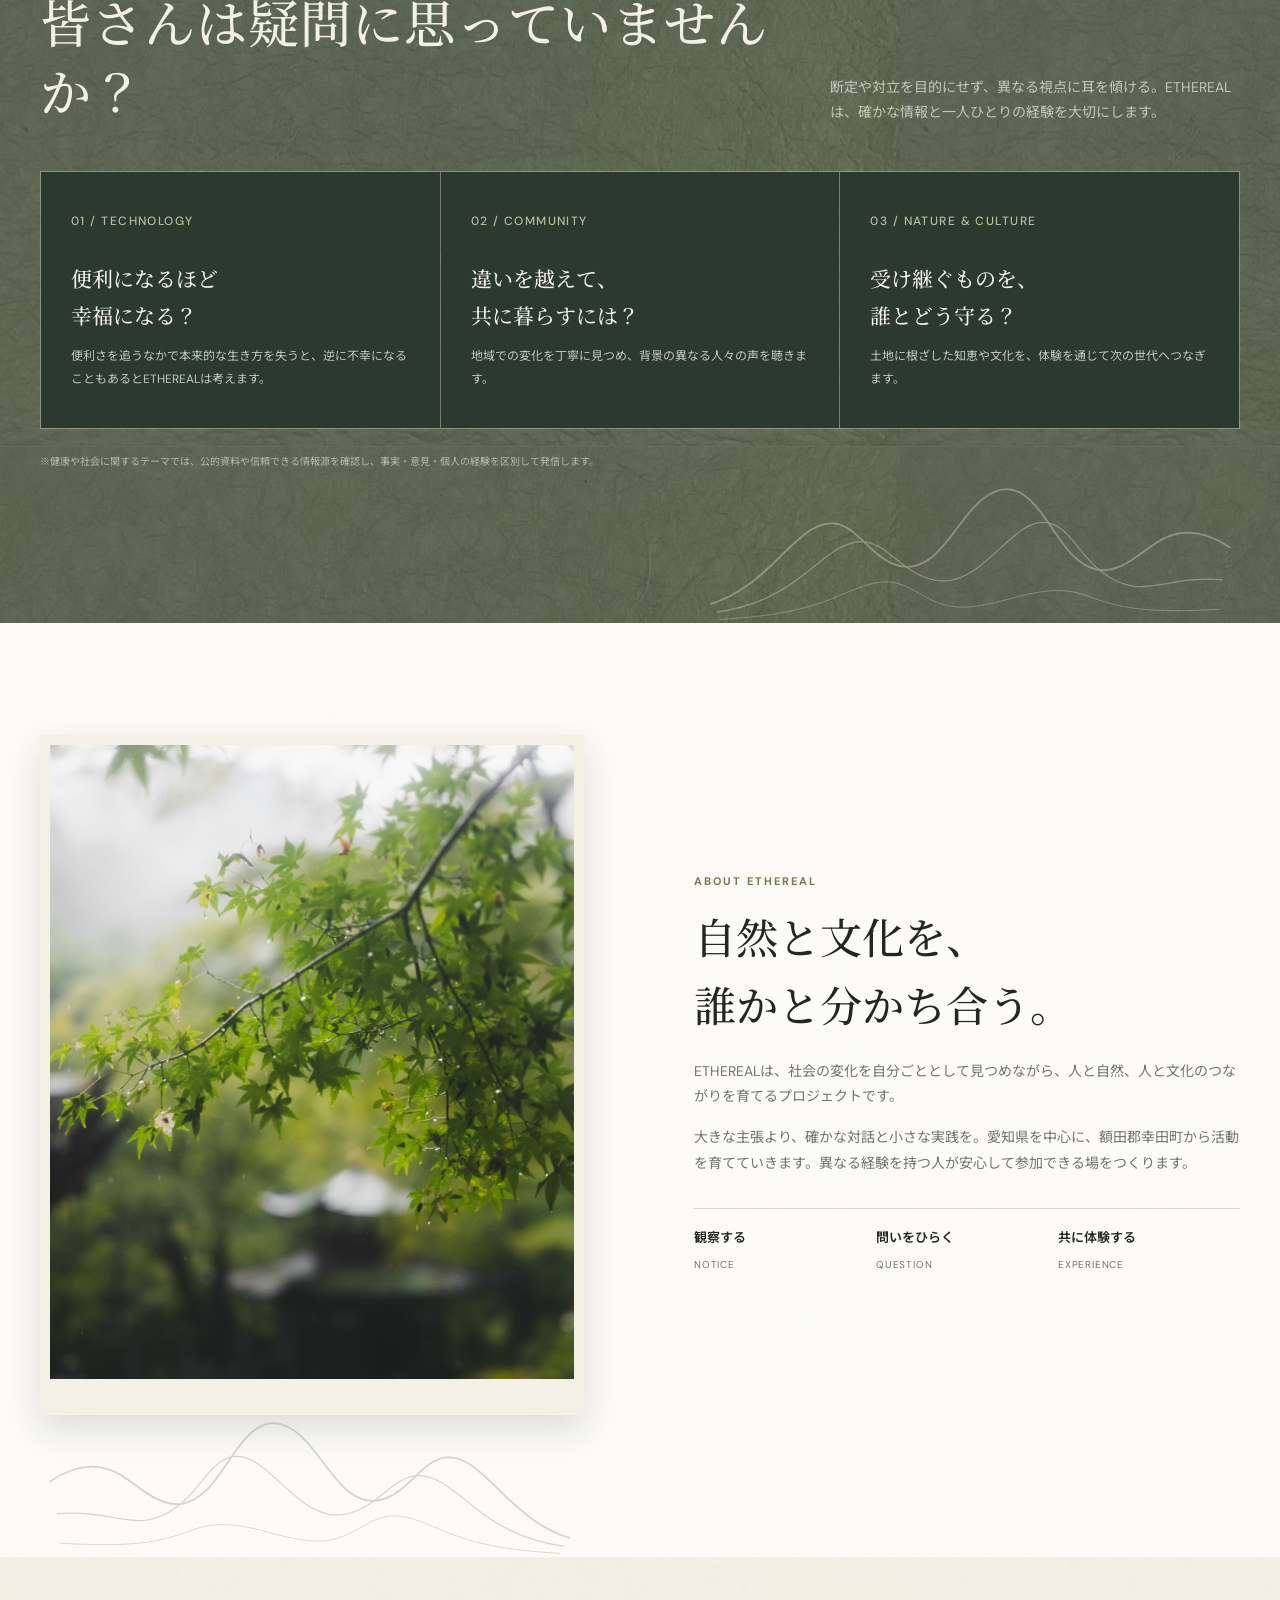
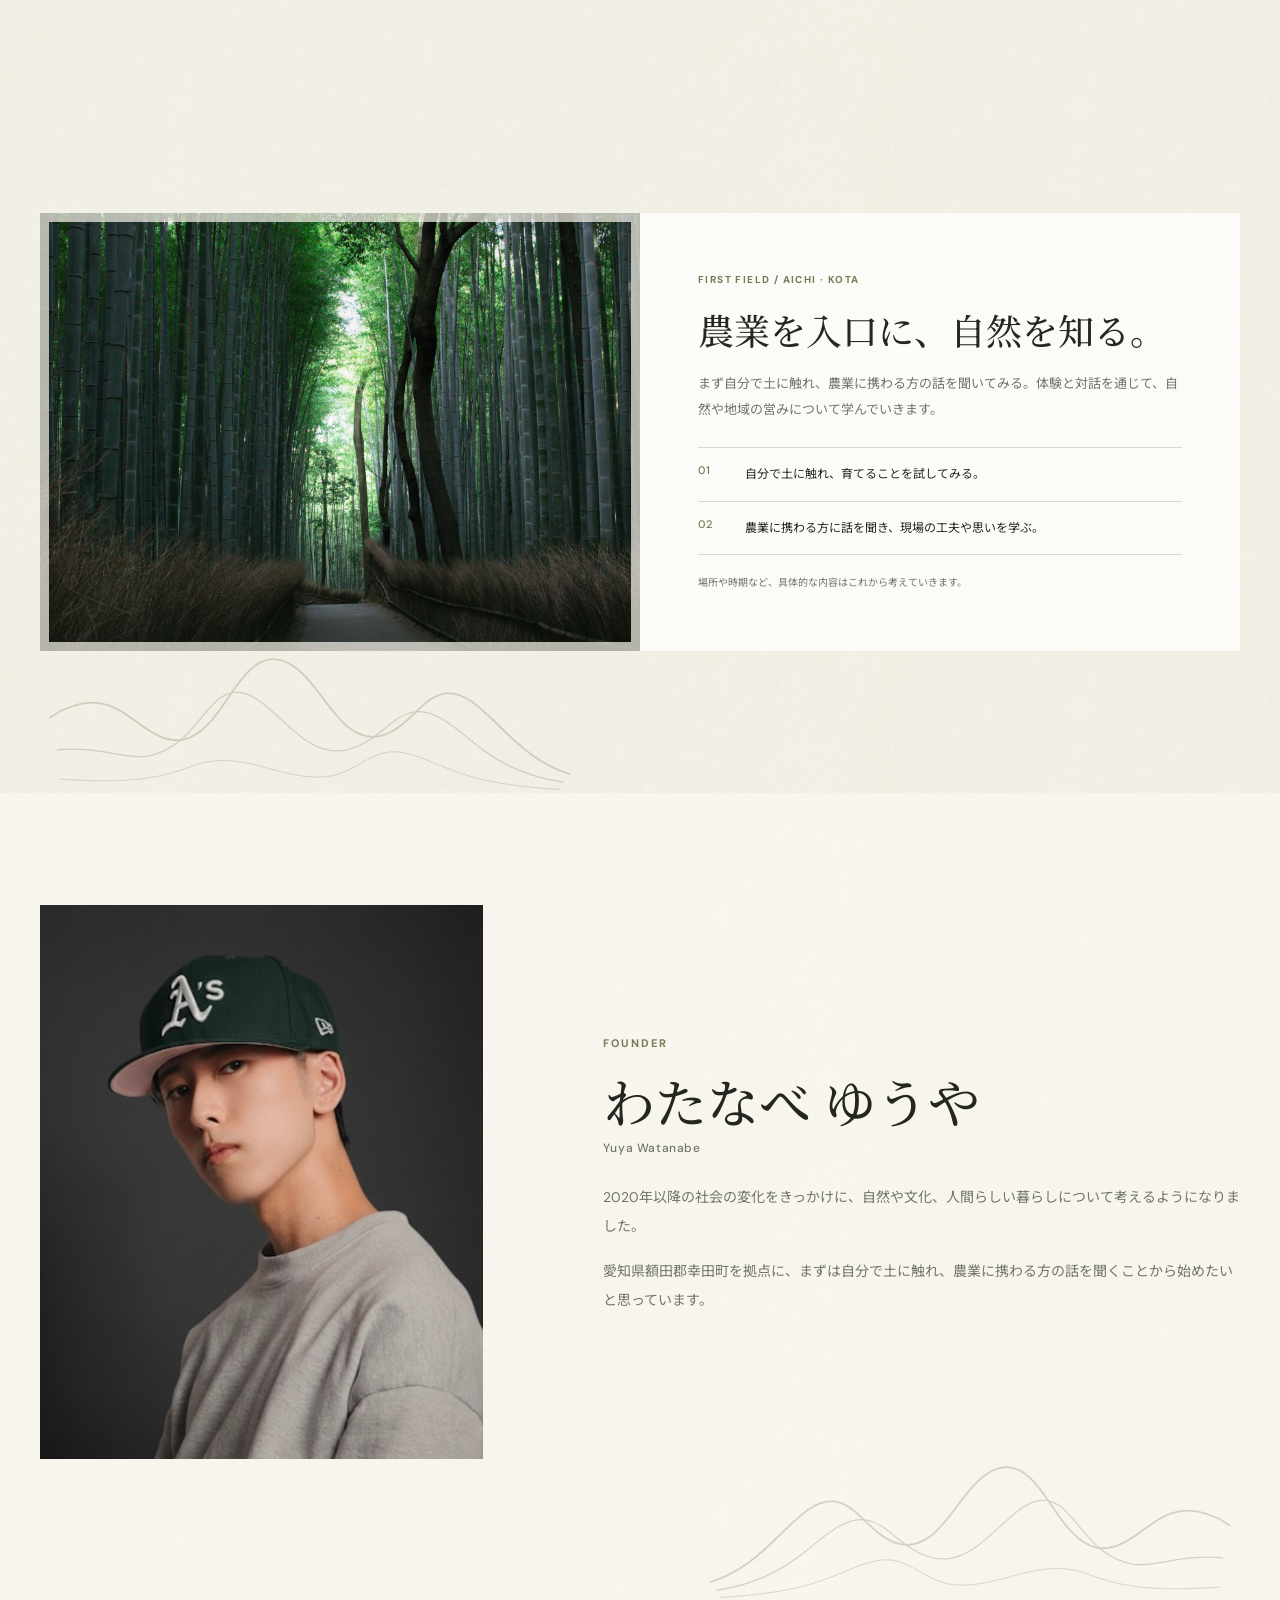
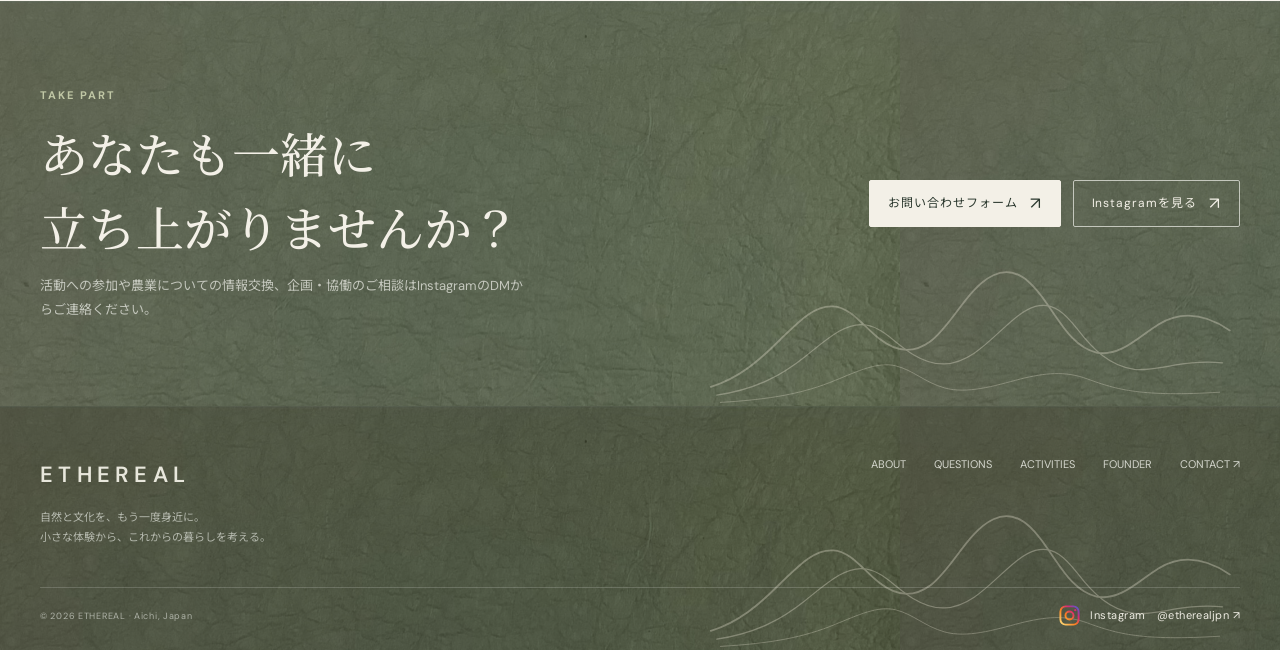
==== commit cf5446ed: "Remove mountain detail from the opening photo" ====
--- a/index.html
+++ b/index.html
@@ -45,7 +45,7 @@
   <div class="site-loader" id="site-loader" aria-hidden="true"><div class="loader-inner"><div class="loader-symbol"><span class="loader-ring"></span><svg class="loader-mountain" viewBox="0 0 64 64"><path d="M8 50 23.5 29.5 31.8 40.5 41.5 21.5 56 50H8Z"/></svg></div><div class="loader-wordmark">ETHEREAL</div><div class="loader-progress" aria-hidden="true"><div class="loader-progress-meta"><span class="loader-progress-label">LOADING</span><span class="loader-progress-value"><span class="loader-percent" id="loader-percent">00</span><span class="loader-progress-unit">%</span></span></div><span class="loader-track"><span class="loader-track-fill" id="loader-track-fill"></span></span></div></div></div>
   <header class="nav"><div class="wrap nav-inner"><nav class="nav-links" aria-label="メインナビゲーション"><a href="#about">ABOUT</a><a href="#questions">QUESTIONS</a><a href="#projects">ACTIVITIES</a><a href="#founder">FOUNDER</a></nav><a class="brand" href="#top" aria-label="ETHEREAL ホーム"><svg class="brand-symbol" viewBox="0 0 64 64" aria-hidden="true"><path d="M8 50 23.5 29.5 31.8 40.5 41.5 21.5 56 50H8Z"/></svg><span>ETHEREAL</span></a><div class="nav-right"><a class="contact-link" href="./contact.html" target="_blank" rel="noopener noreferrer">CONTACT <span>↗</span></a></div></div></header>
   <main id="top">
-    <section class="hero mountain-scene mountain-scene--hero"><div class="wrap hero-content"><h1>便利さの先に、<br>人間らしさを。</h1><p>立ち止まり、問い、外へ出る。<br>自然や文化を、誰かと生身で感じる時間をつくる小さな社会プロジェクト。</p><a class="pill" href="#about">ETHEREALについて <span class="arrow">↗</span></a></div><div class="scroll">SCROLL</div></section>
+    <section class="hero"><div class="wrap hero-content"><h1>便利さの先に、<br>人間らしさを。</h1><p>立ち止まり、問い、外へ出る。<br>自然や文化を、誰かと生身で感じる時間をつくる小さな社会プロジェクト。</p><a class="pill" href="#about">ETHEREALについて <span class="arrow">↗</span></a></div><div class="scroll">SCROLL</div></section>
     <section class="intro mountain-scene mountain-scene--intro"><div class="wrap intro-grid"><div><div class="eyebrow">The reason we begin</div><h2>人間の本来的な<br>生き方が壊されている<br>現代</h2></div><div class="intro-copy"><p>自然とのつながり、土地に根づいた文化、人と人との関係。便利さや効率を追い求めるなかで、私たちは人間本来の生き方を少しずつ手放してきたのではないでしょうか。</p><p>社会の変化を見つめながら、自然や文化に自ら触れること、人と語り合うことを通して、これからの暮らしを考えていきます。</p><a class="pill" href="#questions">問いを見てみる <span class="arrow">↗</span></a></div></div></section>
     <section class="section questions mountain-scene mountain-scene--dark" id="questions"><div class="wrap"><div class="section-head"><div><div class="eyebrow">Questions we carry</div><h2>皆さんは疑問に思っていませんか？</h2></div><p>断定や対立を目的にせず、異なる視点に耳を傾ける。ETHEREALは、確かな情報と一人ひとりの経験を大切にします。</p></div><div class="question-grid"><article class="question"><span class="num">01 / TECHNOLOGY</span><h3>便利になるほど<br>幸福になる？</h3><p>便利さを追うなかで本来的な生き方を失うと、逆に不幸になることもあるとETHEREALは考えます。</p></article><article class="question"><span class="num">02 / COMMUNITY</span><h3>違いを越えて、<br>共に暮らすには？</h3><p>地域での変化を丁寧に見つめ、背景の異なる人々の声を聴きます。</p></article><article class="question"><span class="num">03 / NATURE & CULTURE</span><h3>受け継ぐものを、<br>誰とどう守る？</h3><p>土地に根ざした知恵や文化を、体験を通じて次の世代へつなぎます。</p></article></div><p class="caution">※健康や社会に関するテーマでは、公的資料や信頼できる情報源を確認し、事実・意見・個人の経験を区別して発信します。</p></div></section>
     <section class="section mountain-scene mountain-scene--left" id="about"><div class="wrap about-grid"><div class="about-image" role="img" aria-label="雨上がりの木々に光が差し込む風景"></div><div class="about-copy"><div class="eyebrow">About Ethereal</div><h2>自然と文化を、<br>誰かと分かち合う。</h2><p>ETHEREALは、社会の変化を自分ごととして見つめながら、人と自然、人と文化のつながりを育てるプロジェクトです。</p><p>大きな主張より、確かな対話と小さな実践を。愛知県を中心に、額田郡幸田町から活動を育てていきます。異なる経験を持つ人が安心して参加できる場をつくります。</p><div class="values"><div class="value"><b>観察する</b><span>NOTICE</span></div><div class="value"><b>問いをひらく</b><span>QUESTION</span></div><div class="value"><b>共に体験する</b><span>EXPERIENCE</span></div></div></div></div></section>
--- a/images/site-theme.css
+++ b/images/site-theme.css
@@ -1,6 +1,6 @@
 /* Shared washi and mountain details for every ETHEREAL page. */
 :root {
-  --washi-texture: url("./washi-relief.svg?v=20261023-simple");
+  --washi-texture: url("./washi-paper.jpg?v=20261023-washi-reference");
   --mountain-mask: url("./mountain-range.svg");
 }
 
@@ -12,15 +12,17 @@
 .join,
 .footer,
 .header,
+.contact-hero,
+.activity-feature,
 .form-card,
 .field input,
 .field select,
 .field textarea,
-.form-note,
-.card {
+.form-note {
   background-image: var(--washi-texture);
-  background-size: 540px 540px;
+  background-size: 900px 600px;
   background-repeat: repeat;
+  background-blend-mode: soft-light;
 }
 
 .site-loader {
@@ -34,9 +36,10 @@
   z-index: 0;
   inset: 0;
   background-image: var(--washi-texture);
-  background-size: 540px 540px;
-  background-repeat: repeat;
-  opacity: .55;
+  background-size: cover;
+  background-repeat: no-repeat;
+  mix-blend-mode: soft-light;
+  opacity: .72;
   pointer-events: none;
 }
 
@@ -86,6 +89,10 @@
   --mountain-opacity: .55;
   --mountain-width: min(72vw, 800px);
   --mountain-height: 226px;
+}
+
+.mountain-scene--hero::after {
+  display: none;
 }
 
 .mountain-scene--intro {
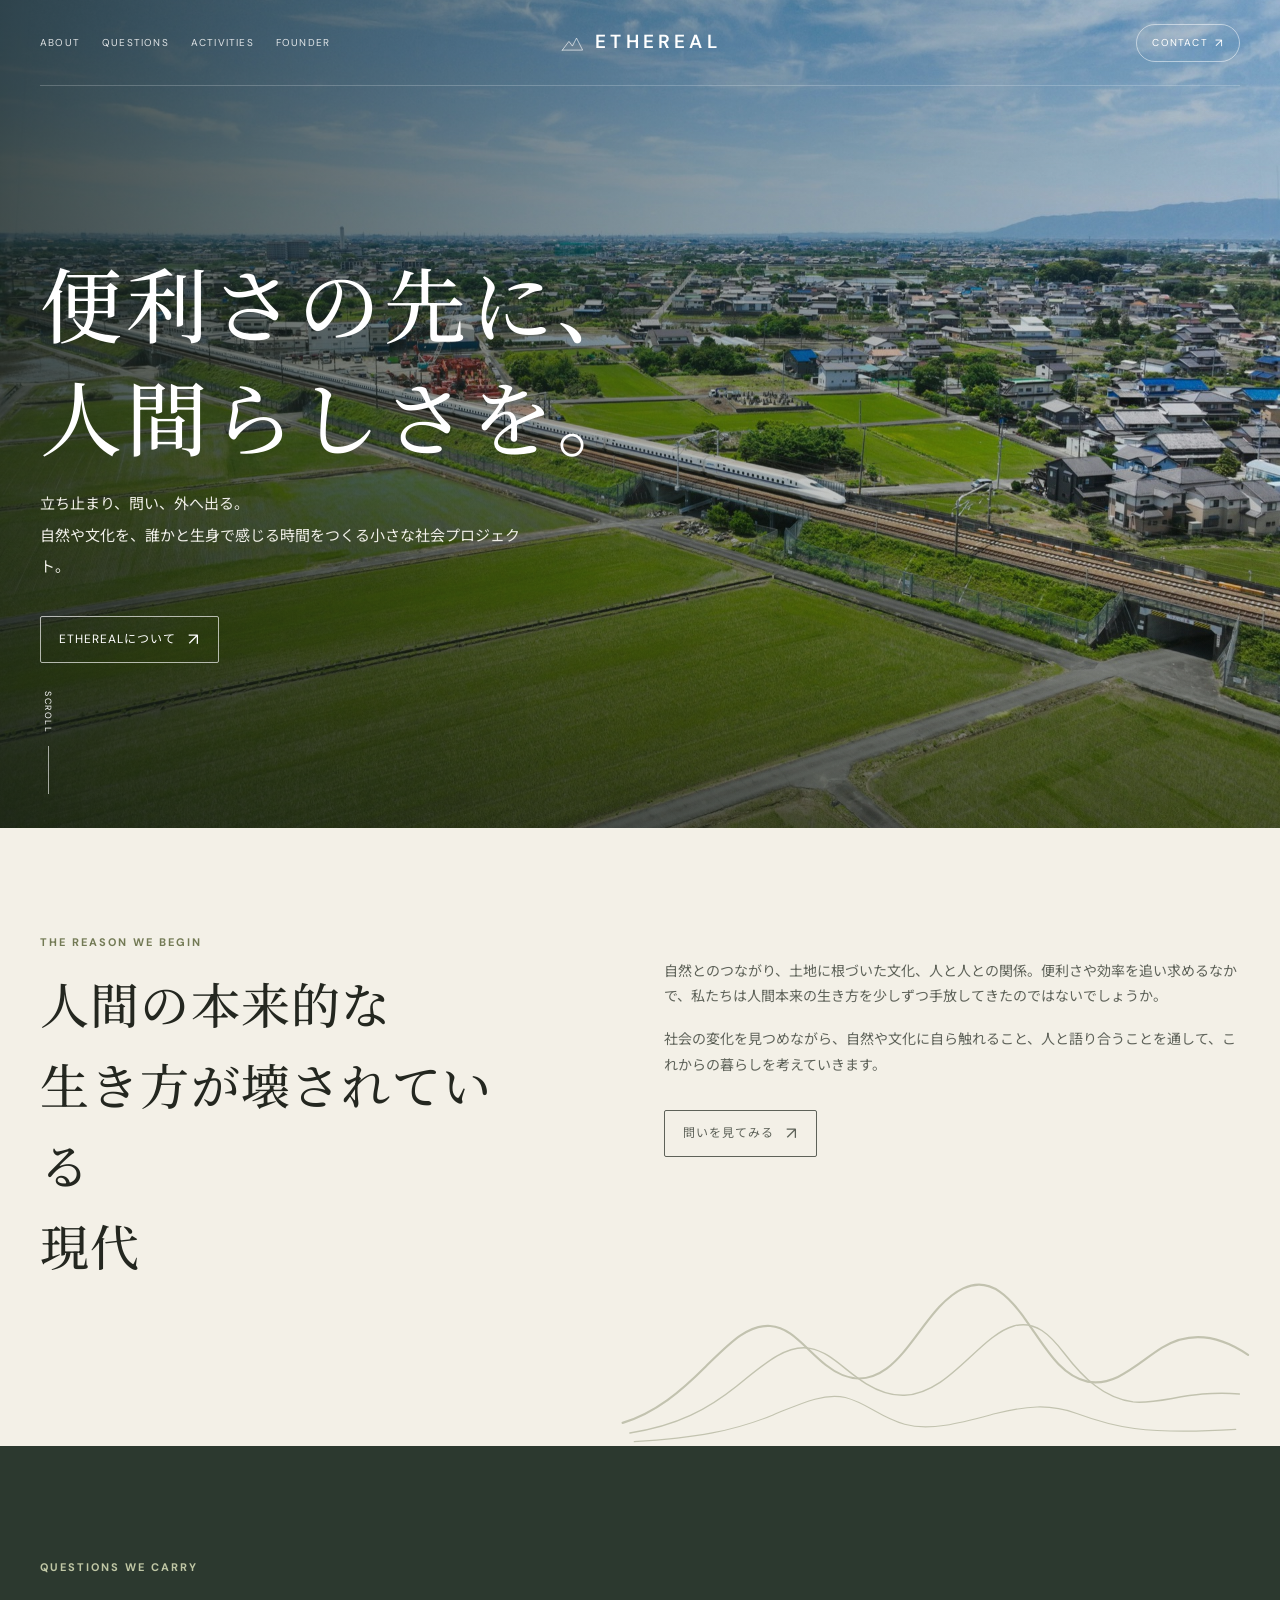
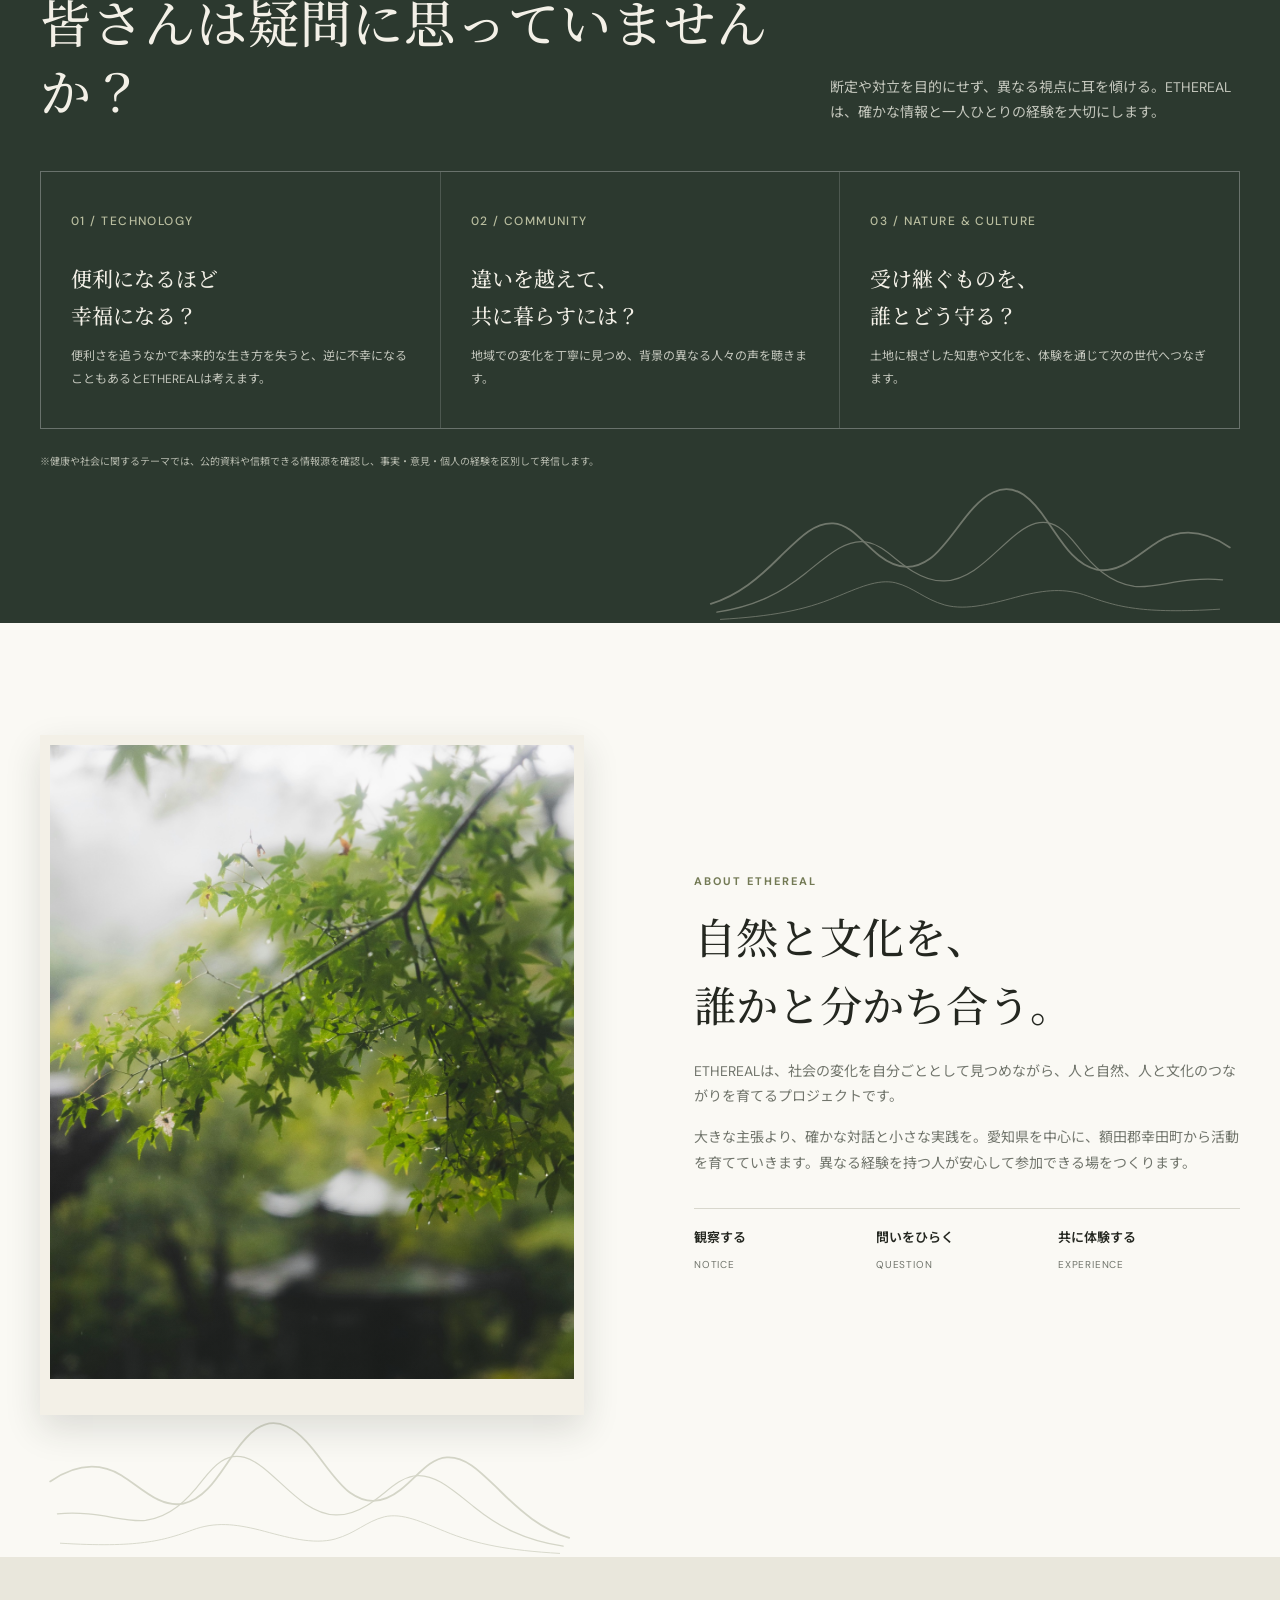
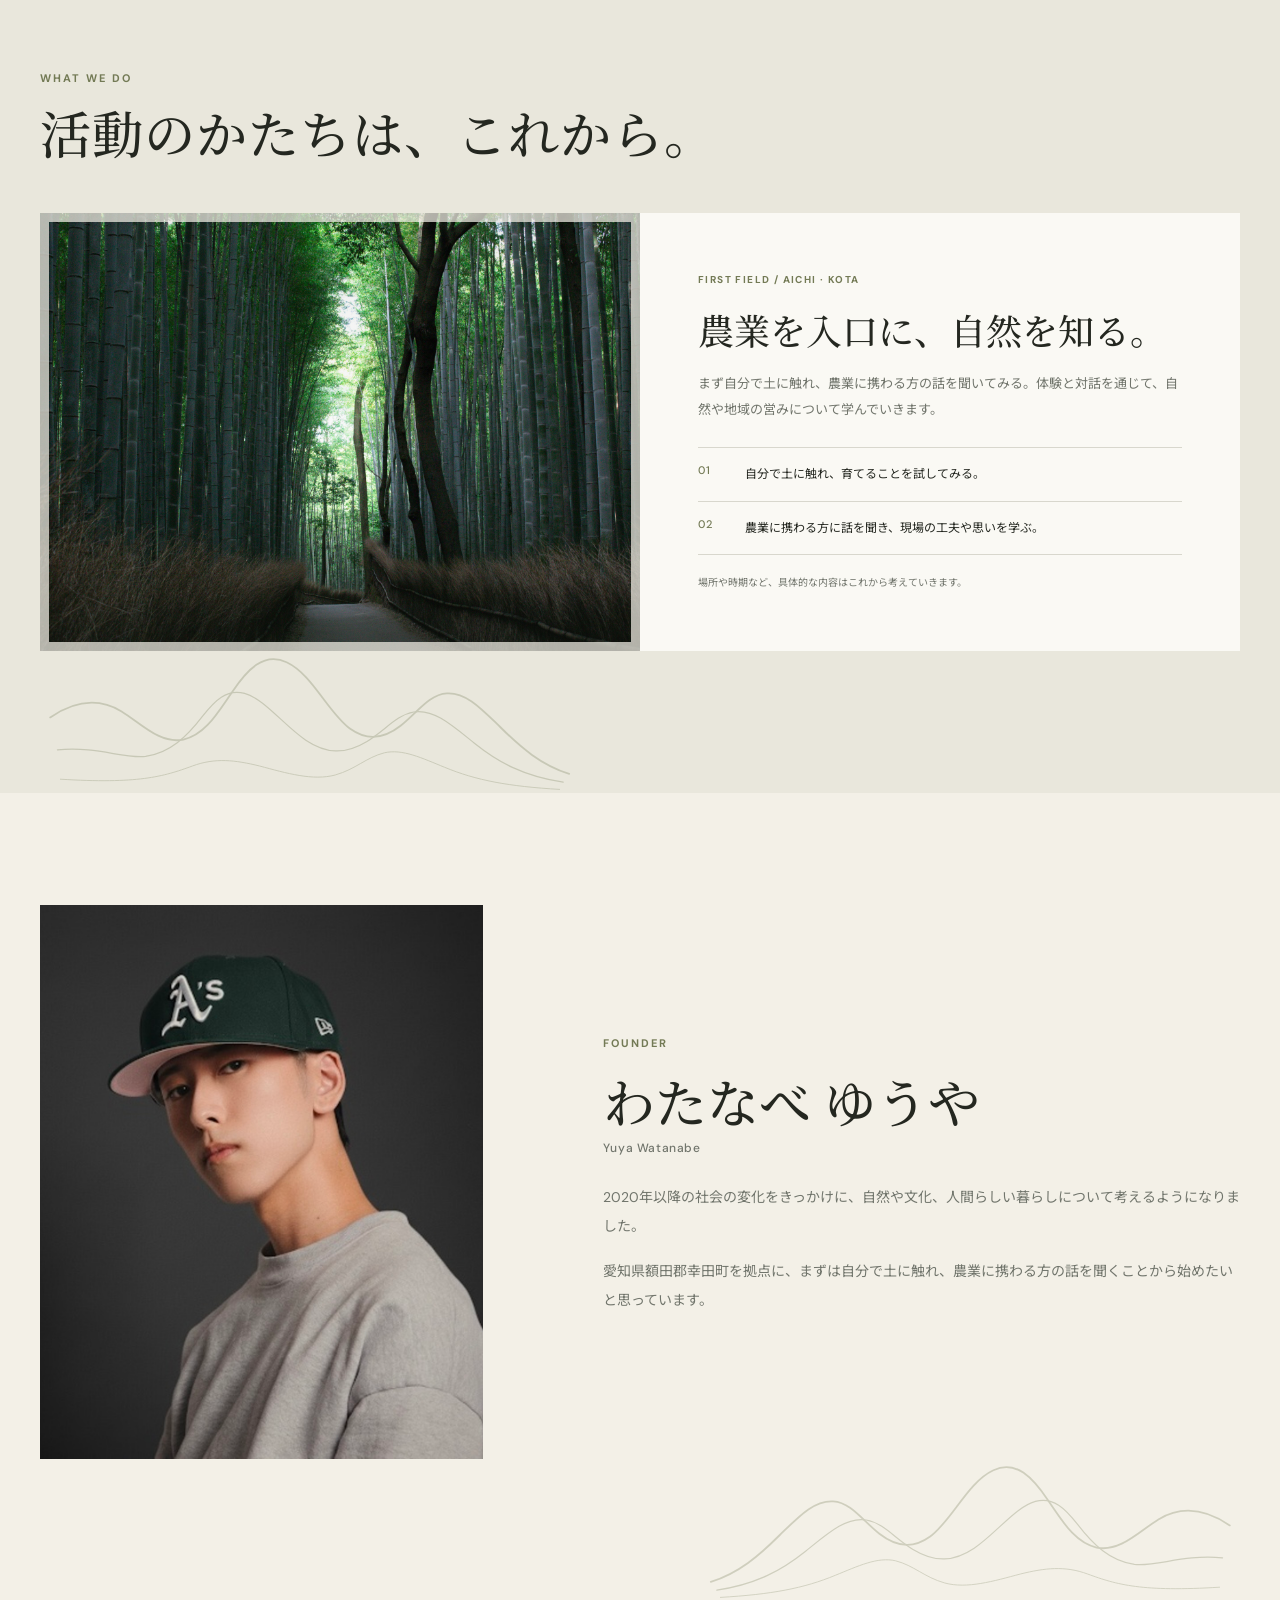
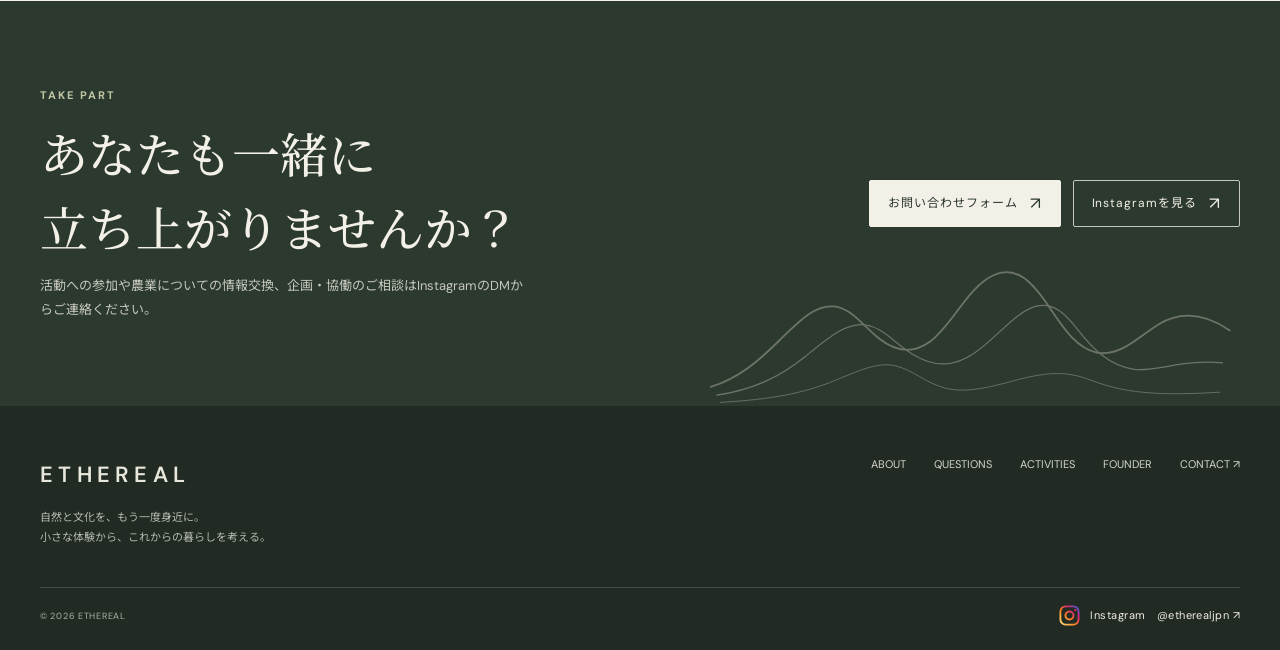
==== commit 7d74e998: "Polish mobile menu and footer" ====
--- a/index.html
+++ b/index.html
@@ -39,11 +39,60 @@
     @media(max-width:520px){.wrap{width:calc(100% - 36px)}.nav-inner{gap:2px}.nav-links{font-size:8px}.nav .brand{font-size:12px;gap:5px;letter-spacing:.12em}.nav .brand-symbol{width:18px;height:18px}.contact-link{font-size:8px;padding:6px 7px;gap:3px;letter-spacing:.06em}.hero{min-height:630px}.hero h1{letter-spacing:0}.hero .eyebrow{font-size:9px}.values{grid-template-columns:1fr;gap:10px}.value{padding-top:10px}.activity-photo{min-height:260px}.news{grid-template-columns:75px 1fr 14px;gap:9px}.news span{font-size:12px}.footer-bottom{gap:10px;flex-direction:column}}
   
   </style>
-  <link rel="stylesheet" href="./images/site-theme.css?v=20261023-washi-reference" />
+  <link rel="stylesheet" href="./images/site-theme.css?v=20261023-original-colors" />
+  <style>
+    .mobile-menu-toggle{display:none}
+    .mobile-menu-backdrop{display:none}
+    .mobile-nav-heading,.mobile-menu-contact{display:none}
+    @media(max-width:800px){
+      .nav-inner{position:relative;display:flex;align-items:center;justify-content:space-between}
+      .nav.nav-menu-open{z-index:7}
+      .mobile-menu-toggle{position:absolute;right:0;top:50%;transform:translateY(-50%);display:grid;place-items:center;width:44px;height:44px;padding:0;border:1px solid #ffffff42;border-radius:50%;background:rgba(243,240,231,.1);color:inherit;backdrop-filter:blur(8px);-webkit-backdrop-filter:blur(8px);cursor:pointer;z-index:6;transition:background-color .32s ease,border-color .32s ease,color .32s ease,box-shadow .32s ease}
+      .mobile-menu-toggle:hover{background:rgba(243,240,231,.2);box-shadow:0 4px 18px #1113}
+      .mobile-menu-icon{display:flex;width:19px;height:15px;flex-direction:column;justify-content:space-between}
+      .mobile-menu-icon span{display:block;width:19px;height:1.5px;background:currentColor;transform-origin:center;transition:transform .38s cubic-bezier(.2,.8,.2,1),opacity .2s ease,width .28s ease}
+      .mobile-menu-icon span:nth-child(2){width:13px}
+      .nav-menu-open .mobile-menu-icon span:first-child{transform:translateY(6.75px) rotate(45deg)}
+      .nav-menu-open .mobile-menu-icon span:nth-child(2){width:0;opacity:0}
+      .nav-menu-open .mobile-menu-icon span:last-child{transform:translateY(-6.75px) rotate(-45deg)}
+      .nav.nav-menu-open .mobile-menu-toggle{color:var(--forest);background:rgba(115,122,85,.1);border-color:var(--line)}
+      .nav .brand{position:absolute;left:50%;transform:translateX(-50%);justify-self:auto}
+      .nav-right{display:none}
+      body.menu-open{overflow:hidden}
+      .mobile-menu-backdrop{display:block;position:fixed;inset:0;z-index:4;padding:0;border:0;background:rgba(23,28,23,.52);backdrop-filter:blur(3px) saturate(.78);-webkit-backdrop-filter:blur(3px) saturate(.78);opacity:0;visibility:hidden;pointer-events:none;transition:opacity .34s ease,visibility .34s ease;cursor:default}
+      .nav.nav-menu-open + .mobile-menu-backdrop{opacity:1;visibility:visible;pointer-events:auto}
+      .nav-links{position:fixed;top:0;right:0;left:auto;width:min(86vw,370px);height:100vh;height:100dvh;overflow-y:auto;display:flex;flex-direction:column;align-items:stretch;gap:0;padding:104px 30px 32px;background:linear-gradient(155deg,#fbfaf6 0%,#f3f0e7 100%);color:var(--forest);border:0;border-left:1px solid rgba(44,57,47,.12);border-radius:0;box-shadow:-20px 0 60px rgba(17,24,18,.16);z-index:5;transform:translateX(102%);visibility:hidden;opacity:0;pointer-events:none;transition:transform .42s cubic-bezier(.22,.72,.18,1),opacity .3s ease,visibility .42s ease}
+      .nav.nav-menu-open .nav-links{transform:translateX(0);visibility:visible;opacity:1;pointer-events:auto}
+      .mobile-nav-heading{display:flex;flex-direction:column;gap:4px;margin:0 0 22px;padding-bottom:18px;border-bottom:1px solid var(--line);color:var(--olive);font-size:10px;letter-spacing:.2em}
+      .mobile-nav-heading span:last-child{color:var(--forest);font-size:17px;font-weight:600;letter-spacing:.22em}
+      .nav-links a,.nav-links a:not([href="#about"]){display:block;padding:17px 0;border-bottom:1px solid var(--line);color:var(--forest);font-size:12px;letter-spacing:.18em;opacity:0;transform:translateX(10px);transition:opacity .32s ease,transform .4s cubic-bezier(.22,.72,.18,1);transition-delay:0s}
+      .nav.nav-menu-open .nav-links a{opacity:.9;transform:translateX(0);transition-delay:.08s}
+      .nav.nav-menu-open .nav-links a:nth-of-type(2){transition-delay:.12s}
+      .nav.nav-menu-open .nav-links a:nth-of-type(3){transition-delay:.16s}
+      .nav.nav-menu-open .nav-links a:nth-of-type(4){transition-delay:.2s}
+      .nav-links a:hover{opacity:1}
+      .nav-links a:after{display:none}
+      .mobile-menu-contact{display:flex;align-items:center;justify-content:space-between;margin-top:28px;padding:14px 16px;border:1px solid rgba(44,57,47,.42);color:var(--forest);font-size:11px;letter-spacing:.14em;opacity:0;transform:translateY(5px);transition:opacity .3s ease,transform .35s ease;transition-delay:0s}
+      .nav-links a.mobile-menu-contact{display:flex}
+      .nav.nav-menu-open .mobile-menu-contact{opacity:1;transform:translateY(0);transition-delay:.24s}
+      .mobile-menu-contact span{font-size:15px}
+      .mobile-menu-toggle:focus-visible{outline:2px solid var(--cream);outline-offset:-3px}
+    }
+    @media(max-width:520px){
+      .hero{height:88vh;height:88svh;min-height:620px;max-height:860px;background-position:58% center}
+      .hero-content{padding-top:0;transform:translateY(-22px)}
+      .hero h1{font-size:clamp(37px,10vw,42px);line-height:1.42;letter-spacing:0;margin-bottom:16px}
+      .hero p{max-width:32ch;font-size:12px;line-height:2;margin-bottom:24px}
+      .scroll{left:auto;right:20px;bottom:20px;gap:9px;font-size:8px;opacity:.9}
+      .scroll:after{height:34px}
+    }
+    @media(max-height:700px) and (max-width:800px){.hero{min-height:600px}.hero-content{padding-top:24px}}
+  </style>
 </head>
 <body>
   <div class="site-loader" id="site-loader" aria-hidden="true"><div class="loader-inner"><div class="loader-symbol"><span class="loader-ring"></span><svg class="loader-mountain" viewBox="0 0 64 64"><path d="M8 50 23.5 29.5 31.8 40.5 41.5 21.5 56 50H8Z"/></svg></div><div class="loader-wordmark">ETHEREAL</div><div class="loader-progress" aria-hidden="true"><div class="loader-progress-meta"><span class="loader-progress-label">LOADING</span><span class="loader-progress-value"><span class="loader-percent" id="loader-percent">00</span><span class="loader-progress-unit">%</span></span></div><span class="loader-track"><span class="loader-track-fill" id="loader-track-fill"></span></span></div></div></div>
-  <header class="nav"><div class="wrap nav-inner"><nav class="nav-links" aria-label="メインナビゲーション"><a href="#about">ABOUT</a><a href="#questions">QUESTIONS</a><a href="#projects">ACTIVITIES</a><a href="#founder">FOUNDER</a></nav><a class="brand" href="#top" aria-label="ETHEREAL ホーム"><svg class="brand-symbol" viewBox="0 0 64 64" aria-hidden="true"><path d="M8 50 23.5 29.5 31.8 40.5 41.5 21.5 56 50H8Z"/></svg><span>ETHEREAL</span></a><div class="nav-right"><a class="contact-link" href="./contact.html" target="_blank" rel="noopener noreferrer">CONTACT <span>↗</span></a></div></div></header>
+  <header class="nav"><div class="wrap nav-inner"><button class="mobile-menu-toggle" type="button" aria-label="メニューを開く" aria-expanded="false" aria-controls="primary-navigation"><span class="mobile-menu-icon" aria-hidden="true"><span></span><span></span><span></span></span></button><nav class="nav-links" id="primary-navigation" aria-label="メインナビゲーション"><div class="mobile-nav-heading" aria-hidden="true"><span>MENU</span><span>ETHEREAL</span></div><a href="#about">ABOUT</a><a href="#questions">QUESTIONS</a><a href="#projects">ACTIVITIES</a><a href="#founder">FOUNDER</a><a class="mobile-menu-contact" href="./contact.html" target="_blank" rel="noopener noreferrer">CONTACT <span>↗</span></a></nav><a class="brand" href="#top" aria-label="ETHEREAL ホーム"><svg class="brand-symbol" viewBox="0 0 64 64" aria-hidden="true"><path d="M8 50 23.5 29.5 31.8 40.5 41.5 21.5 56 50H8Z"/></svg><span>ETHEREAL</span></a><div class="nav-right"><a class="contact-link" href="./contact.html" target="_blank" rel="noopener noreferrer">CONTACT <span>↗</span></a></div></div></header>
+  <button class="mobile-menu-backdrop" type="button" aria-label="メニューを閉じる" tabindex="-1"></button>
   <main id="top">
     <section class="hero"><div class="wrap hero-content"><h1>便利さの先に、<br>人間らしさを。</h1><p>立ち止まり、問い、外へ出る。<br>自然や文化を、誰かと生身で感じる時間をつくる小さな社会プロジェクト。</p><a class="pill" href="#about">ETHEREALについて <span class="arrow">↗</span></a></div><div class="scroll">SCROLL</div></section>
     <section class="intro mountain-scene mountain-scene--intro"><div class="wrap intro-grid"><div><div class="eyebrow">The reason we begin</div><h2>人間の本来的な<br>生き方が壊されている<br>現代</h2></div><div class="intro-copy"><p>自然とのつながり、土地に根づいた文化、人と人との関係。便利さや効率を追い求めるなかで、私たちは人間本来の生き方を少しずつ手放してきたのではないでしょうか。</p><p>社会の変化を見つめながら、自然や文化に自ら触れること、人と語り合うことを通して、これからの暮らしを考えていきます。</p><a class="pill" href="#questions">問いを見てみる <span class="arrow">↗</span></a></div></div></section>
@@ -56,7 +105,45 @@
 
     <section class="join mountain-scene mountain-scene--light" id="contact"><div class="wrap join-inner"><div><div class="eyebrow">Take part</div><h2>あなたも一緒に<br>立ち上がりませんか？</h2><p>活動への参加や農業についての情報交換、企画・協働のご相談はInstagramのDMからご連絡ください。</p></div><div class="join-actions"><a class="pill" href="./contact.html" target="_blank" rel="noopener noreferrer">お問い合わせフォーム <span class="arrow">↗</span></a><a class="pill" href="https://www.instagram.com/etherealjpn/?hl=ja" target="_blank" rel="noopener noreferrer">Instagramを見る <span class="arrow">↗</span></a></div></div></section>
   </main>
-  <footer class="footer mountain-scene mountain-scene--light"><div class="wrap"><div class="footer-top"><div><a class="brand" href="#top">ETHEREAL</a><div class="footer-desc">自然と文化を、もう一度身近に。<br>小さな体験から、これからの暮らしを考える。</div></div><div class="footer-links"><a href="#about">ABOUT</a><a href="#questions">QUESTIONS</a><a href="#projects">ACTIVITIES</a><a href="#founder">FOUNDER</a><a href="./contact.html" target="_blank" rel="noopener noreferrer">CONTACT ↗</a></div></div><div class="footer-bottom"><span>© 2026 ETHEREAL · Aichi, Japan</span><a class="instagram-link" href="https://www.instagram.com/etherealjpn/?hl=ja" target="_blank" rel="noopener noreferrer" aria-label="Instagram 公式アカウント @etherealjpn を開く"><svg class="instagram-icon" viewBox="0 0 24 24" fill="none" aria-hidden="true"><defs><linearGradient id="ig-gradient" x1="3" y1="21" x2="21" y2="3" gradientUnits="userSpaceOnUse"><stop stop-color="#FEDA75"/><stop offset=".42" stop-color="#FA7E1E"/><stop offset=".72" stop-color="#D62976"/><stop offset="1" stop-color="#4F5BD5"/></linearGradient></defs><rect x="2.5" y="2.5" width="19" height="19" rx="5.5" stroke="url(#ig-gradient)" stroke-width="2"/><circle cx="12" cy="12" r="4.2" stroke="url(#ig-gradient)" stroke-width="2"/><circle cx="18" cy="6.4" r="1.2" fill="#D62976"/></svg>Instagram　@etherealjpn ↗</a></div></div></footer>
+  <footer class="footer"><div class="wrap"><div class="footer-top"><div><a class="brand" href="#top">ETHEREAL</a><div class="footer-desc">自然と文化を、もう一度身近に。<br>小さな体験から、これからの暮らしを考える。</div></div><div class="footer-links"><a href="#about">ABOUT</a><a href="#questions">QUESTIONS</a><a href="#projects">ACTIVITIES</a><a href="#founder">FOUNDER</a><a href="./contact.html" target="_blank" rel="noopener noreferrer">CONTACT ↗</a></div></div><div class="footer-bottom"><span>© 2026 ETHEREAL</span><a class="instagram-link" href="https://www.instagram.com/etherealjpn/?hl=ja" target="_blank" rel="noopener noreferrer" aria-label="Instagram 公式アカウント @etherealjpn を開く"><svg class="instagram-icon" viewBox="0 0 24 24" fill="none" aria-hidden="true"><defs><linearGradient id="ig-gradient" x1="3" y1="21" x2="21" y2="3" gradientUnits="userSpaceOnUse"><stop stop-color="#FEDA75"/><stop offset=".42" stop-color="#FA7E1E"/><stop offset=".72" stop-color="#D62976"/><stop offset="1" stop-color="#4F5BD5"/></linearGradient></defs><rect x="2.5" y="2.5" width="19" height="19" rx="5.5" stroke="url(#ig-gradient)" stroke-width="2"/><circle cx="12" cy="12" r="4.2" stroke="url(#ig-gradient)" stroke-width="2"/><circle cx="18" cy="6.4" r="1.2" fill="#D62976"/></svg>Instagram　@etherealjpn ↗</a></div></div></footer>
+  <script>
+    (() => {
+      const header = document.querySelector('.nav');
+      const toggle = document.querySelector('.mobile-menu-toggle');
+      const menu = document.getElementById('primary-navigation');
+      const backdrop = document.querySelector('.mobile-menu-backdrop');
+      if (!header || !toggle || !menu) return;
+      const closeMenu = () => {
+        header.classList.remove('nav-menu-open');
+        toggle.setAttribute('aria-expanded', 'false');
+        toggle.setAttribute('aria-label', 'メニューを開く');
+        document.body.classList.remove('menu-open');
+      };
+      toggle.addEventListener('click', () => {
+        const isOpen = toggle.getAttribute('aria-expanded') === 'true';
+        header.classList.toggle('nav-menu-open', !isOpen);
+        toggle.setAttribute('aria-expanded', String(!isOpen));
+        toggle.setAttribute('aria-label', isOpen ? 'メニューを開く' : 'メニューを閉じる');
+        document.body.classList.toggle('menu-open', !isOpen);
+      });
+      backdrop?.addEventListener('click', closeMenu);
+      menu.addEventListener('click', (event) => {
+        if (event.target.closest('a')) closeMenu();
+      });
+      document.addEventListener('click', (event) => {
+        if (!header.contains(event.target)) closeMenu();
+      });
+      document.addEventListener('keydown', (event) => {
+        if (event.key === 'Escape') closeMenu();
+      });
+      const desktop = window.matchMedia('(min-width: 801px)');
+      const closeOnDesktop = (event) => {
+        if (event.matches) closeMenu();
+      };
+      desktop.addEventListener?.('change', closeOnDesktop);
+      desktop.addListener?.(closeOnDesktop);
+    })();
+  </script>
   <script>
     (() => {
       const reduceMotion = window.matchMedia('(prefers-reduced-motion: reduce)').matches;
--- a/images/site-theme.css
+++ b/images/site-theme.css
@@ -1,28 +1,6 @@
-/* Shared washi and mountain details for every ETHEREAL page. */
+/* Shared mountain details for every ETHEREAL page. */
 :root {
-  --washi-texture: url("./washi-paper.jpg?v=20261023-washi-reference");
   --mountain-mask: url("./mountain-range.svg");
-}
-
-body,
-.intro,
-.founder,
-.projects,
-.questions,
-.join,
-.footer,
-.header,
-.contact-hero,
-.activity-feature,
-.form-card,
-.field input,
-.field select,
-.field textarea,
-.form-note {
-  background-image: var(--washi-texture);
-  background-size: 900px 600px;
-  background-repeat: repeat;
-  background-blend-mode: soft-light;
 }
 
 .site-loader {
@@ -31,16 +9,7 @@
 }
 
 .site-loader::before {
-  content: "";
-  position: absolute;
-  z-index: 0;
-  inset: 0;
-  background-image: var(--washi-texture);
-  background-size: cover;
-  background-repeat: no-repeat;
-  mix-blend-mode: soft-light;
-  opacity: .72;
-  pointer-events: none;
+  content: none;
 }
 
 .site-loader > * {
@@ -82,17 +51,6 @@
   right: auto;
   left: 0;
   transform: scaleX(-1);
-}
-
-.mountain-scene--hero {
-  --mountain-color: #f3f0e7;
-  --mountain-opacity: .55;
-  --mountain-width: min(72vw, 800px);
-  --mountain-height: 226px;
-}
-
-.mountain-scene--hero::after {
-  display: none;
 }
 
 .mountain-scene--intro {
@@ -180,12 +138,6 @@
     --mountain-opacity: .24;
   }
 
-  .mountain-scene--hero {
-    --mountain-width: 92vw;
-    --mountain-height: 170px;
-    --mountain-opacity: .5;
-  }
-
   .mountain-scene--intro {
     --mountain-width: 92vw;
     --mountain-height: 146px;
